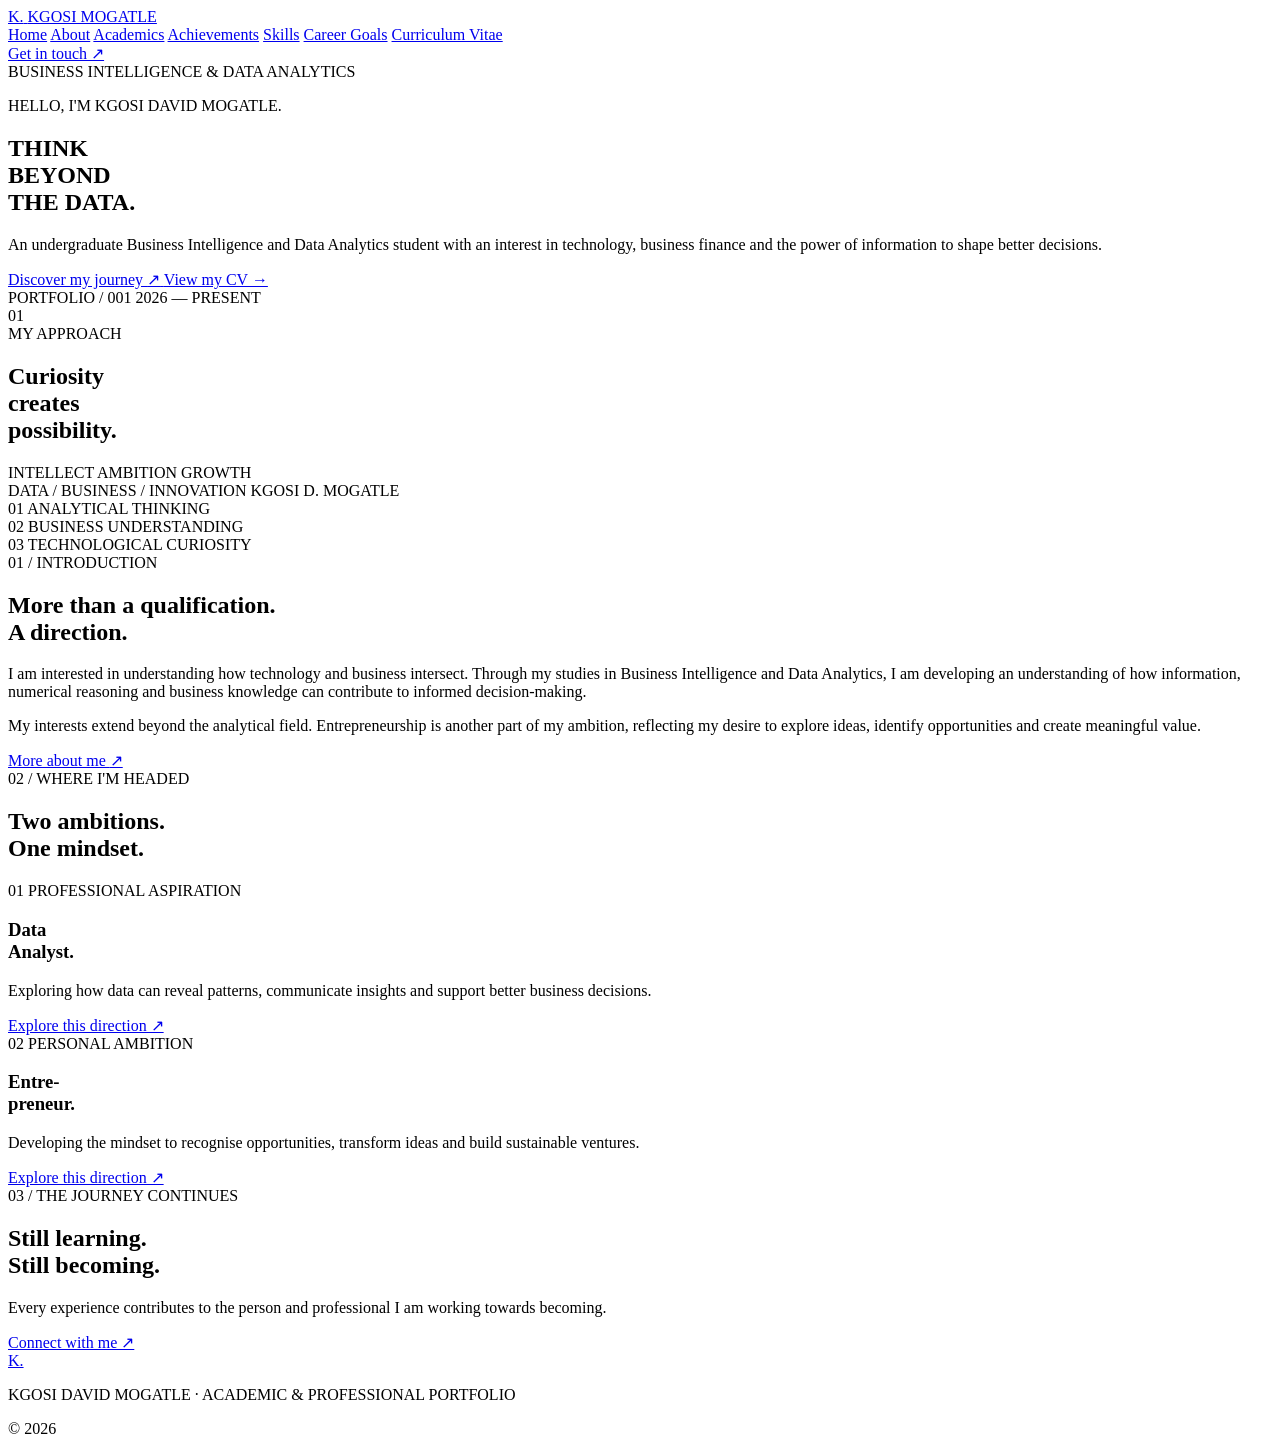
==== index.html @ b4841bfa "Create index.html" ====
<!DOCTYPE html>
<html lang="en">
<head>
    <meta charset="UTF-8">
    <meta name="viewport" content="width=device-width, initial-scale=1.0">
    <meta name="description" content="The academic and professional portfolio of Kgosi David Mogatle, Business Intelligence and Data Analytics student.">
    <title>Kgosi David Mogatle | Portfolio</title>
    <link rel="stylesheet" href="style.css">
</head>

<body>

    <header class="site-header">
        <a href="index.html" class="brand">
            <span class="brand-symbol">K.</span>
            <span class="brand-name">KGOSI MOGATLE</span>
        </a>

        <nav class="main-navigation">
            <a href="index.html" class="active">Home</a>
            <a href="about.html">About</a>
            <a href="academic-journey.html">Academics</a>
            <a href="achievements.html">Achievements</a>
            <a href="skills-projects.html">Skills</a>
            <a href="career-goals.html">Career Goals</a>
            <a href="cv.html">Curriculum Vitae</a>
        </nav>

        <a href="contact.html" class="header-contact">Get in touch ↗</a>
    </header>


    <main>

        <section class="hero-section">

            <div class="hero-content">

                <div class="hero-label">
                    <span class="status-dot"></span>
                    BUSINESS INTELLIGENCE & DATA ANALYTICS
                </div>

                <p class="hero-introduction">HELLO, I'M KGOSI DAVID MOGATLE.</p>

                <h1>
                    THINK<br>
                    BEYOND<br>
                    <span>THE DATA.</span>
                </h1>

                <p class="hero-description">
                    An undergraduate Business Intelligence and Data Analytics
                    student with an interest in technology, business finance
                    and the power of information to shape better decisions.
                </p>

                <div class="hero-actions">
                    <a href="about.html" class="button-primary">
                        Discover my journey <span>↗</span>
                    </a>

                    <a href="cv.html" class="button-text">
                        View my CV →
                    </a>
                </div>

            </div>


            <div class="hero-visual">

                <div class="visual-topline">
                    <span>PORTFOLIO / 001</span>
                    <span>2026 — PRESENT</span>
                </div>

                <div class="visual-main">

                    <div class="visual-circle circle-one"></div>
                    <div class="visual-circle circle-two"></div>

                    <div class="visual-number">01</div>

                    <div class="visual-message">
                        <span>MY APPROACH</span>
                        <h2>Curiosity<br>creates<br>possibility.</h2>
                    </div>

                    <div class="visual-coordinate">
                        <span>INTELLECT</span>
                        <span>AMBITION</span>
                        <span>GROWTH</span>
                    </div>

                </div>

                <div class="visual-bottomline">
                    <span>DATA / BUSINESS / INNOVATION</span>
                    <span>KGOSI D. MOGATLE</span>
                </div>

            </div>

        </section>


        <section class="intro-strip">

            <div class="strip-item">
                <span class="strip-number">01</span>
                <span>ANALYTICAL THINKING</span>
            </div>

            <div class="strip-item">
                <span class="strip-number">02</span>
                <span>BUSINESS UNDERSTANDING</span>
            </div>

            <div class="strip-item">
                <span class="strip-number">03</span>
                <span>TECHNOLOGICAL CURIOSITY</span>
            </div>

        </section>


        <section class="home-overview">

            <div class="section-heading">
                <span class="section-index">01 / INTRODUCTION</span>
                <h2>More than a qualification.<br><span>A direction.</span></h2>
            </div>

            <div class="overview-content">

                <p>
                    I am interested in understanding how technology and
                    business intersect. Through my studies in Business
                    Intelligence and Data Analytics, I am developing an
                    understanding of how information, numerical reasoning
                    and business knowledge can contribute to informed
                    decision-making.
                </p>

                <p>
                    My interests extend beyond the analytical field.
                    Entrepreneurship is another part of my ambition,
                    reflecting my desire to explore ideas, identify
                    opportunities and create meaningful value.
                </p>

                <a href="about.html" class="text-link">
                    More about me <span>↗</span>
                </a>

            </div>

        </section>


        <section class="direction-section">

            <div class="direction-heading">
                <span class="section-index">02 / WHERE I'M HEADED</span>
                <h2>Two ambitions.<br><span>One mindset.</span></h2>
            </div>

            <div class="direction-grid">

                <article class="direction-card">
                    <span class="card-number">01</span>
                    <span class="card-category">PROFESSIONAL ASPIRATION</span>
                    <h3>Data<br>Analyst.</h3>
                    <p>
                        Exploring how data can reveal patterns,
                        communicate insights and support better
                        business decisions.
                    </p>
                    <a href="career-goals.html">Explore this direction ↗</a>
                </article>

                <article class="direction-card direction-card-accent">
                    <span class="card-number">02</span>
                    <span class="card-category">PERSONAL AMBITION</span>
                    <h3>Entre-<br>preneur.</h3>
                    <p>
                        Developing the mindset to recognise opportunities,
                        transform ideas and build sustainable ventures.
                    </p>
                    <a href="career-goals.html">Explore this direction ↗</a>
                </article>

            </div>

        </section>


        <section class="home-closing">
            <span class="section-index">03 / THE JOURNEY CONTINUES</span>
            <h2>Still learning.<br>Still becoming.</h2>
            <p>
                Every experience contributes to the person and professional
                I am working towards becoming.
            </p>
            <a href="contact.html" class="button-primary">
                Connect with me ↗
            </a>
        </section>

    </main>


    <footer class="site-footer">
        <a href="index.html" class="footer-brand">K.</a>
        <p>KGOSI DAVID MOGATLE · ACADEMIC & PROFESSIONAL PORTFOLIO</p>
        <span>© 2026</span>
    </footer>

</body>
</html>
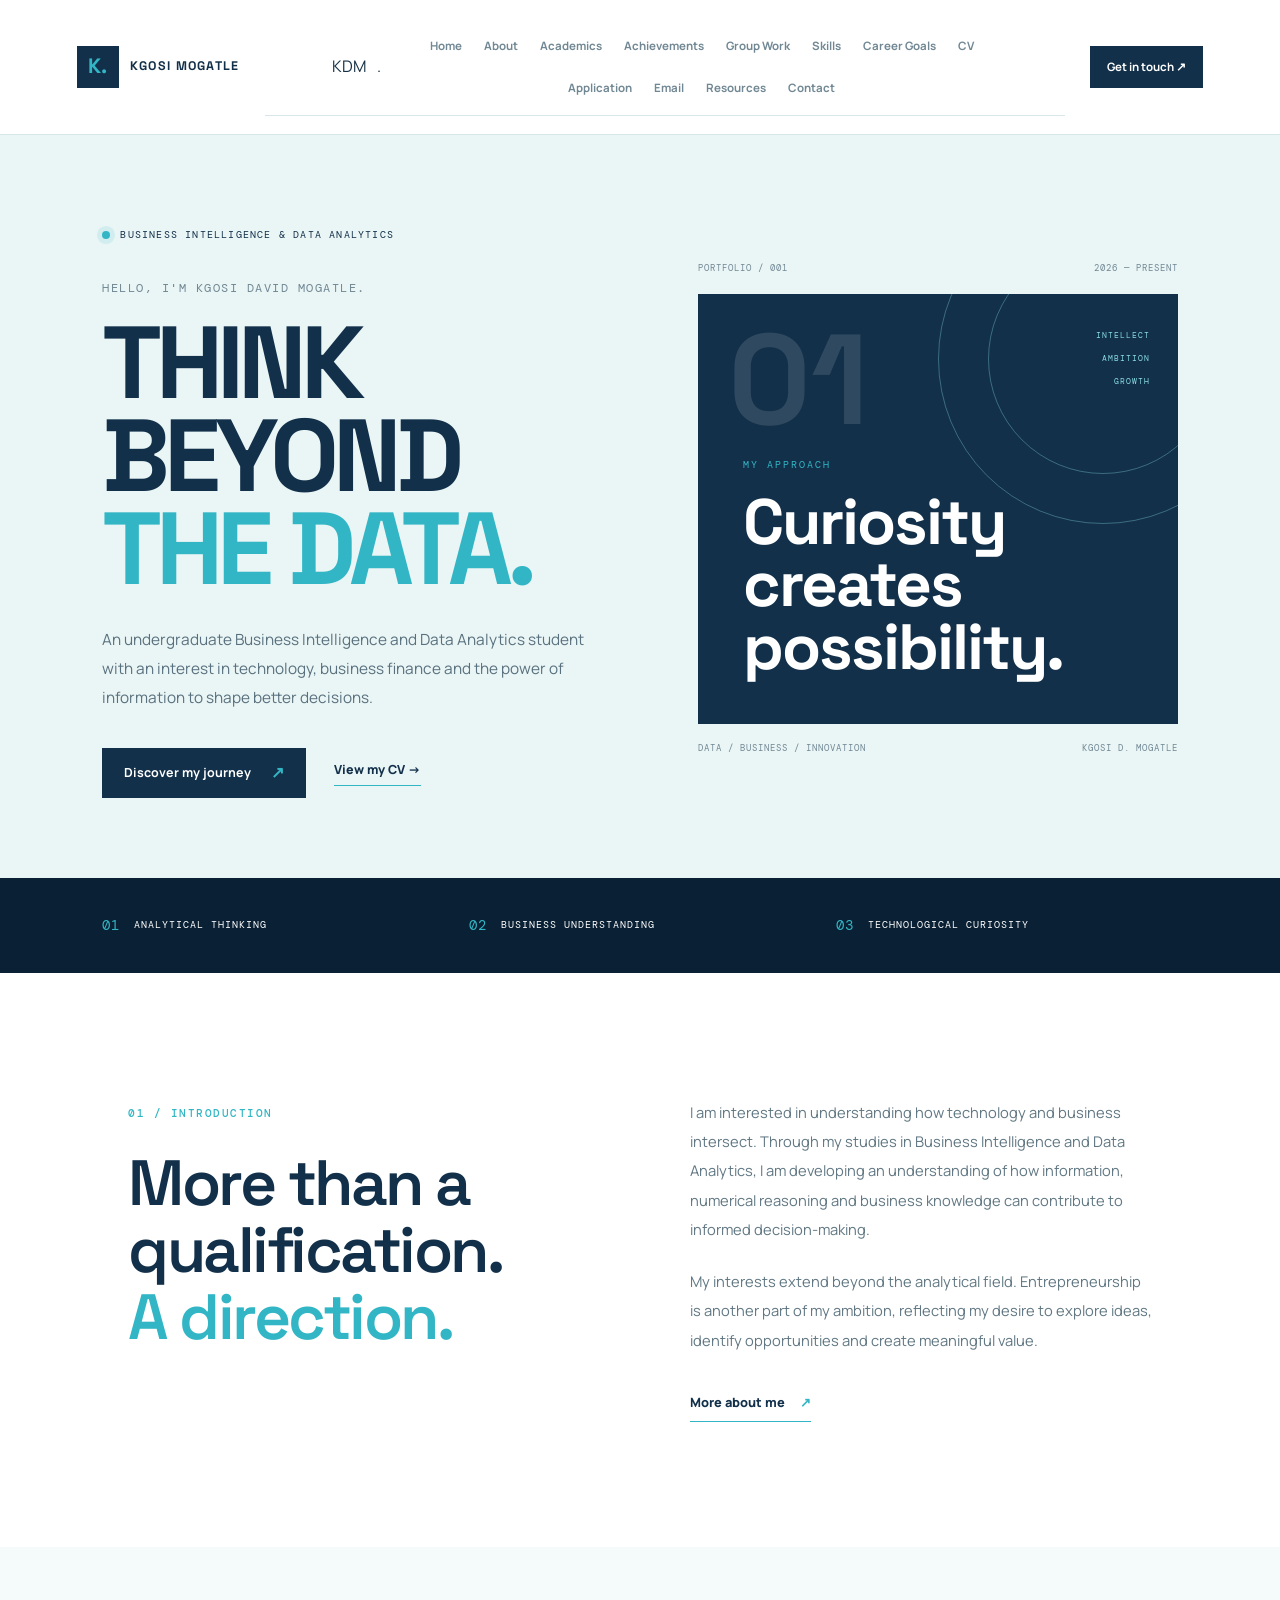
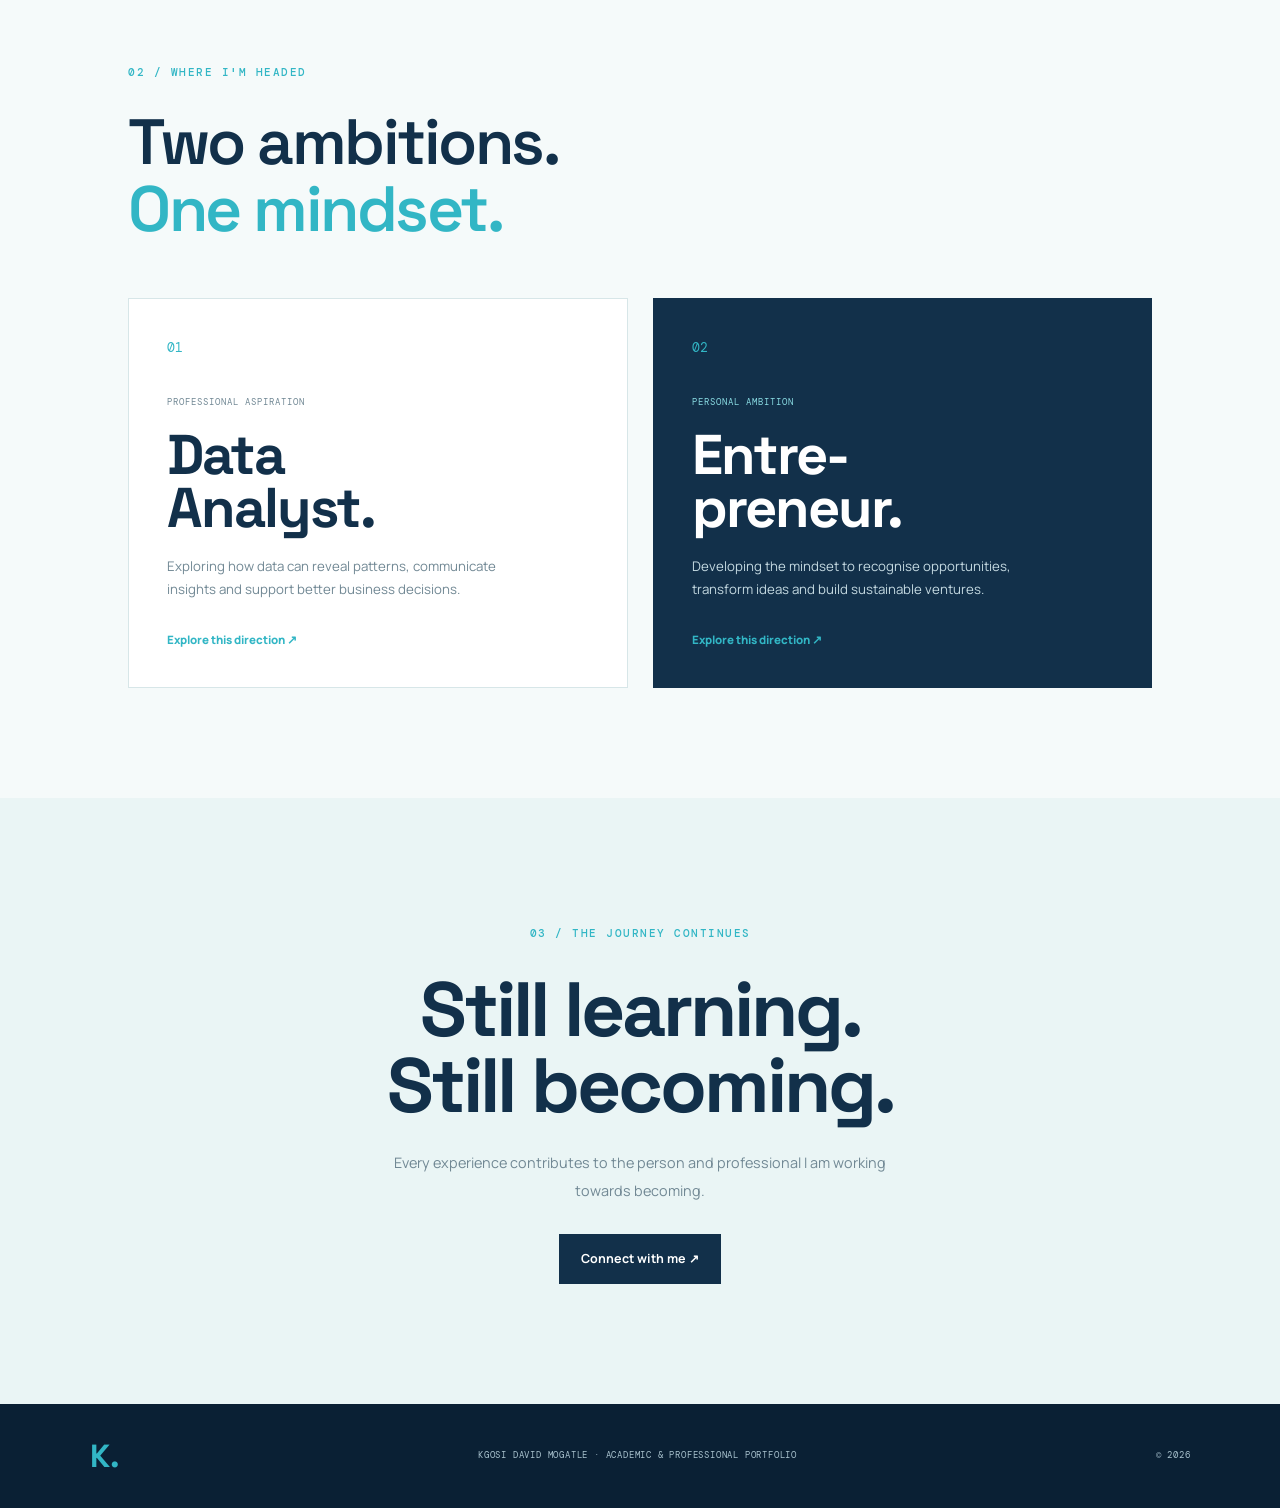
==== commit a853fa8f: "Update index.html" ====
--- a/index.html
+++ b/index.html
@@ -17,15 +17,24 @@
             <span class="brand-name">KGOSI MOGATLE</span>
         </a>
 
-        <nav class="main-navigation">
-            <a href="index.html" class="active">Home</a>
-            <a href="about.html">About</a>
-            <a href="academic-journey.html">Academics</a>
-            <a href="achievements.html">Achievements</a>
-            <a href="skills-projects.html">Skills</a>
-            <a href="career-goals.html">Career Goals</a>
-            <a href="cv.html">Curriculum Vitae</a>
-        </nav>
+        <header class="site-header">
+    <a href="index.html" class="brand">KDM<span>.</span></a>
+
+    <nav class="main-navigation">
+        <a href="index.html">Home</a>
+        <a href="about.html">About</a>
+        <a href="academic-journey.html">Academics</a>
+        <a href="achievements.html">Achievements</a>
+        <a href="group-work.html">Group Work</a>
+        <a href="skills-projects.html">Skills</a>
+        <a href="career-goals.html">Career Goals</a>
+        <a href="cv.html">CV</a>
+        <a href="application-letter.html">Application</a>
+        <a href="email-template.html">Email</a>
+        <a href="study-resources.html">Resources</a>
+        <a href="contact.html">Contact</a>
+    </nav>
+        </header>
 
         <a href="contact.html" class="header-contact">Get in touch ↗</a>
     </header>
--- a/style.css
+++ b/style.css
@@ -0,0 +1,782 @@
+
+/* =====================================================
+   KGOSI DAVID MOGATLE
+   PORTFOLIO — OCEAN & CYAN
+   Visual Identity: Contemporary Digital Editorial
+===================================================== */
+
+
+/* =========================
+   01. ROOT & RESET
+========================= */
+
+@import url('https://fonts.googleapis.com/css2?family=DM+Mono:wght@400;500&family=Manrope:wght@400;500;600;700;800&family=Space+Grotesk:wght@400;500;600;700&display=swap');
+
+:root {
+    --ocean: #12304A;
+    --ocean-deep: #0A2034;
+    --cyan: #32B6C5;
+    --cyan-light: #8ADCE3;
+    --ice: #EAF5F5;
+    --white: #FFFFFF;
+    --text: #173247;
+    --muted: #718894;
+    --border: #D7E6E8;
+    --surface: #F5FAFA;
+
+    --font-main: 'Manrope', sans-serif;
+    --font-display: 'Space Grotesk', sans-serif;
+    --font-code: 'DM Mono', monospace;
+
+    --container: 1200px;
+}
+
+* {
+    margin: 0;
+    padding: 0;
+    box-sizing: border-box;
+}
+
+html {
+    scroll-behavior: smooth;
+}
+
+body {
+    background: var(--white);
+    color: var(--text);
+    font-family: var(--font-main);
+    line-height: 1.7;
+    overflow-x: hidden;
+}
+
+a {
+    color: inherit;
+    text-decoration: none;
+}
+
+button,
+a {
+    -webkit-tap-highlight-color: transparent;
+}
+
+
+/* =========================
+   02. HEADER & NAVIGATION
+========================= */
+
+.site-header {
+    width: 100%;
+    min-height: 88px;
+    padding: 18px 6%;
+    display: flex;
+    align-items: center;
+    justify-content: space-between;
+    gap: 25px;
+    background: var(--white);
+    border-bottom: 1px solid var(--border);
+    position: relative;
+    z-index: 10;
+}
+
+.brand {
+    display: flex;
+    align-items: center;
+    gap: 11px;
+    flex-shrink: 0;
+}
+
+.brand-symbol {
+    width: 42px;
+    height: 42px;
+    display: grid;
+    place-items: center;
+    background: var(--ocean);
+    color: var(--cyan);
+    font-family: var(--font-display);
+    font-size: 1.3rem;
+    font-weight: 700;
+}
+
+.brand-name {
+    color: var(--ocean);
+    font-family: var(--font-display);
+    font-size: 0.78rem;
+    font-weight: 700;
+    letter-spacing: 1.3px;
+}
+
+.main-navigation {
+    display: flex;
+    align-items: center;
+    justify-content: center;
+    flex-wrap: wrap;
+    gap: 22px;
+}
+
+.main-navigation a {
+    color: var(--muted);
+    font-size: 0.72rem;
+    font-weight: 700;
+    transition: color 0.3s ease;
+}
+
+.main-navigation a:hover,
+.main-navigation a.active {
+    color: var(--cyan);
+}
+
+.header-contact {
+    padding: 11px 17px;
+    background: var(--ocean);
+    color: var(--white);
+    font-size: 0.72rem;
+    font-weight: 700;
+    white-space: nowrap;
+    transition: background 0.3s ease;
+}
+
+.header-contact:hover {
+    background: #1C536F;
+}
+
+
+/* =========================
+   03. HOMEPAGE HERO
+========================= */
+
+.hero-section {
+    width: 100%;
+    min-height: 650px;
+    padding: 85px 8% 80px;
+    display: grid;
+    grid-template-columns: 1.05fr 0.95fr;
+    align-items: center;
+    gap: 65px;
+    background: var(--ice);
+    position: relative;
+    overflow: hidden;
+}
+
+.hero-content {
+    max-width: 610px;
+    position: relative;
+    z-index: 2;
+}
+
+.hero-label {
+    display: inline-flex;
+    align-items: center;
+    gap: 10px;
+    margin-bottom: 35px;
+    color: var(--ocean);
+    font-family: var(--font-code);
+    font-size: 0.65rem;
+    letter-spacing: 1.2px;
+}
+
+.status-dot {
+    width: 8px;
+    height: 8px;
+    background: var(--cyan);
+    border-radius: 50%;
+    box-shadow: 0 0 0 5px rgba(50, 182, 197, 0.13);
+}
+
+.hero-introduction {
+    margin-bottom: 17px;
+    color: var(--muted);
+    font-family: var(--font-code);
+    font-size: 0.72rem;
+    letter-spacing: 1.5px;
+}
+
+.hero-content h1 {
+    color: var(--ocean);
+    font-family: var(--font-display);
+    font-size: clamp(4rem, 8vw, 7.3rem);
+    font-weight: 700;
+    line-height: 0.91;
+    letter-spacing: -6px;
+}
+
+.hero-content h1 span {
+    color: var(--cyan);
+}
+
+.hero-description {
+    max-width: 490px;
+    margin-top: 30px;
+    color: #59717E;
+    font-size: 0.96rem;
+    line-height: 1.9;
+}
+
+.hero-actions {
+    margin-top: 35px;
+    display: flex;
+    align-items: center;
+    flex-wrap: wrap;
+    gap: 28px;
+}
+
+.button-primary {
+    min-height: 50px;
+    padding: 0 22px;
+    display: inline-flex;
+    align-items: center;
+    justify-content: center;
+    gap: 20px;
+    background: var(--ocean);
+    color: var(--white);
+    font-size: 0.78rem;
+    font-weight: 700;
+    transition: background 0.3s ease, transform 0.3s ease;
+}
+
+.button-primary:hover {
+    background: #1C536F;
+    transform: translateY(-3px);
+}
+
+.button-primary span {
+    color: var(--cyan);
+    font-size: 1rem;
+}
+
+.button-text {
+    color: var(--ocean);
+    font-size: 0.78rem;
+    font-weight: 800;
+    border-bottom: 1px solid var(--cyan);
+    padding-bottom: 5px;
+}
+
+
+/* =========================
+   04. HERO VISUAL
+========================= */
+
+.hero-visual {
+    width: 100%;
+    max-width: 490px;
+    margin-left: auto;
+    position: relative;
+    z-index: 1;
+}
+
+.visual-topline,
+.visual-bottomline {
+    display: flex;
+    justify-content: space-between;
+    gap: 15px;
+    color: var(--muted);
+    font-family: var(--font-code);
+    font-size: 0.58rem;
+    letter-spacing: 1px;
+}
+
+.visual-main {
+    min-height: 430px;
+    margin: 17px 0;
+    padding: 45px;
+    background: var(--ocean);
+    color: var(--white);
+    position: relative;
+    overflow: hidden;
+    display: flex;
+    align-items: flex-end;
+}
+
+.visual-circle {
+    position: absolute;
+    border: 1px solid rgba(138, 220, 227, 0.35);
+    border-radius: 50%;
+    pointer-events: none;
+}
+
+.circle-one {
+    width: 330px;
+    height: 330px;
+    top: -100px;
+    right: -90px;
+}
+
+.circle-two {
+    width: 230px;
+    height: 230px;
+    top: -50px;
+    right: -40px;
+}
+
+.visual-number {
+    position: absolute;
+    top: 22px;
+    left: 30px;
+    color: rgba(255, 255, 255, 0.12);
+    font-family: var(--font-display);
+    font-size: 8rem;
+    font-weight: 700;
+    line-height: 1;
+}
+
+.visual-message {
+    position: relative;
+    z-index: 2;
+}
+
+.visual-message > span {
+    color: var(--cyan);
+    font-family: var(--font-code);
+    font-size: 0.65rem;
+    letter-spacing: 2px;
+}
+
+.visual-message h2 {
+    margin-top: 15px;
+    color: var(--white);
+    font-family: var(--font-display);
+    font-size: clamp(2.8rem, 5vw, 4.5rem);
+    line-height: 0.98;
+    letter-spacing: -2px;
+}
+
+.visual-coordinate {
+    position: absolute;
+    top: 35px;
+    right: 28px;
+    display: flex;
+    flex-direction: column;
+    gap: 9px;
+    color: var(--cyan-light);
+    font-family: var(--font-code);
+    font-size: 0.52rem;
+    letter-spacing: 1px;
+    text-align: right;
+}
+
+
+/* =========================
+   05. INTRODUCTION STRIP
+========================= */
+
+.intro-strip {
+    min-height: 95px;
+    padding: 20px 8%;
+    display: grid;
+    grid-template-columns: repeat(3, 1fr);
+    align-items: center;
+    gap: 25px;
+    background: var(--ocean-deep);
+    color: var(--white);
+}
+
+.strip-item {
+    display: flex;
+    align-items: center;
+    gap: 14px;
+    font-family: var(--font-code);
+    font-size: 0.65rem;
+    letter-spacing: 1px;
+}
+
+.strip-number {
+    color: var(--cyan);
+    font-size: 0.85rem;
+}
+
+
+/* =========================
+   06. HOME OVERVIEW
+========================= */
+
+.home-overview {
+    padding: 125px 10%;
+    display: grid;
+    grid-template-columns: 1fr 1fr;
+    gap: 100px;
+    align-items: start;
+}
+
+.section-index {
+    color: var(--cyan);
+    font-family: var(--font-code);
+    font-size: 0.66rem;
+    font-weight: 500;
+    letter-spacing: 1.5px;
+}
+
+.section-heading h2,
+.direction-heading h2 {
+    margin-top: 25px;
+    color: var(--ocean);
+    font-family: var(--font-display);
+    font-size: clamp(2.7rem, 5vw, 4.5rem);
+    font-weight: 600;
+    line-height: 1.05;
+    letter-spacing: -2.5px;
+}
+
+.section-heading h2 span,
+.direction-heading h2 span {
+    color: var(--cyan);
+}
+
+.overview-content p {
+    margin-bottom: 22px;
+    color: #607783;
+    font-size: 0.92rem;
+    line-height: 2;
+}
+
+.text-link {
+    margin-top: 15px;
+    display: inline-flex;
+    align-items: center;
+    gap: 15px;
+    color: var(--ocean);
+    font-size: 0.8rem;
+    font-weight: 800;
+    border-bottom: 1px solid var(--cyan);
+    padding-bottom: 7px;
+}
+
+.text-link span {
+    color: var(--cyan);
+}
+
+
+/* =========================
+   07. CAREER DIRECTIONS
+========================= */
+
+.direction-section {
+    padding: 110px 10%;
+    background: var(--surface);
+}
+
+.direction-heading {
+    margin-bottom: 55px;
+}
+
+.direction-grid {
+    display: grid;
+    grid-template-columns: 1fr 1fr;
+    gap: 25px;
+}
+
+.direction-card {
+    min-height: 390px;
+    padding: 38px;
+    background: var(--white);
+    border: 1px solid var(--border);
+    position: relative;
+    display: flex;
+    flex-direction: column;
+    align-items: flex-start;
+    transition: transform 0.3s ease, box-shadow 0.3s ease;
+}
+
+.direction-card:hover {
+    transform: translateY(-7px);
+    box-shadow: 0 18px 40px rgba(18, 48, 74, 0.08);
+}
+
+.direction-card-accent {
+    background: var(--ocean);
+    border-color: var(--ocean);
+    color: var(--white);
+}
+
+.card-number {
+    color: var(--cyan);
+    font-family: var(--font-code);
+    font-size: 0.8rem;
+}
+
+.card-category {
+    margin-top: 35px;
+    color: var(--muted);
+    font-family: var(--font-code);
+    font-size: 0.59rem;
+    letter-spacing: 1px;
+}
+
+.direction-card-accent .card-category {
+    color: var(--cyan-light);
+}
+
+.direction-card h3 {
+    margin-top: 18px;
+    color: var(--ocean);
+    font-family: var(--font-display);
+    font-size: 3.5rem;
+    line-height: 0.95;
+    letter-spacing: -2px;
+}
+
+.direction-card-accent h3 {
+    color: var(--white);
+}
+
+.direction-card p {
+    max-width: 360px;
+    margin-top: 20px;
+    color: var(--muted);
+    font-size: 0.83rem;
+    line-height: 1.8;
+}
+
+.direction-card-accent p {
+    color: #C4D9E1;
+}
+
+.direction-card a {
+    margin-top: auto;
+    padding-top: 25px;
+    color: var(--cyan);
+    font-size: 0.72rem;
+    font-weight: 800;
+}
+
+
+/* =========================
+   08. CLOSING SECTION
+========================= */
+
+.home-closing {
+    padding: 120px 10%;
+    background: var(--ice);
+    text-align: center;
+}
+
+.home-closing h2 {
+    margin-top: 25px;
+    color: var(--ocean);
+    font-family: var(--font-display);
+    font-size: clamp(3rem, 6vw, 5.5rem);
+    line-height: 1;
+    letter-spacing: -3px;
+}
+
+.home-closing p {
+    max-width: 520px;
+    margin: 25px auto 30px;
+    color: var(--muted);
+    font-size: 0.9rem;
+    line-height: 1.9;
+}
+
+
+/* =========================
+   09. FOOTER
+========================= */
+
+.site-footer {
+    min-height: 100px;
+    padding: 25px 7%;
+    display: flex;
+    align-items: center;
+    justify-content: space-between;
+    gap: 20px;
+    background: var(--ocean-deep);
+    color: #A9C2CE;
+}
+
+.footer-brand {
+    color: var(--cyan);
+    font-family: var(--font-display);
+    font-size: 2rem;
+    font-weight: 700;
+}
+
+.site-footer p,
+.site-footer > span {
+    font-family: var(--font-code);
+    font-size: 0.58rem;
+    letter-spacing: 0.8px;
+}
+
+
+/* =========================
+   10. RESPONSIVE DESIGN
+========================= */
+
+@media (max-width: 1100px) {
+
+    .site-header {
+        flex-wrap: wrap;
+    }
+
+    .main-navigation {
+        order: 3;
+        width: 100%;
+        justify-content: flex-start;
+        padding-top: 12px;
+    }
+
+    .hero-section {
+        padding-left: 6%;
+        padding-right: 6%;
+        gap: 35px;
+    }
+
+    .hero-content h1 {
+        font-size: clamp(4rem, 9vw, 6rem);
+    }
+
+    .home-overview {
+        gap: 55px;
+    }
+
+}
+
+
+@media (max-width: 800px) {
+
+    .hero-section {
+        grid-template-columns: 1fr;
+        padding-top: 75px;
+        padding-bottom: 70px;
+    }
+
+    .hero-content {
+        max-width: 700px;
+    }
+
+    .hero-visual {
+        max-width: 550px;
+        margin: 20px auto 0;
+    }
+
+    .visual-main {
+        min-height: 370px;
+    }
+
+    .home-overview {
+        grid-template-columns: 1fr;
+        gap: 35px;
+        padding-top: 85px;
+        padding-bottom: 85px;
+    }
+
+    .direction-section {
+        padding: 85px 7%;
+    }
+
+}
+
+
+@media (max-width: 600px) {
+
+    .site-header {
+        padding: 16px 5%;
+        gap: 15px;
+    }
+
+    .brand-name {
+        font-size: 0.7rem;
+    }
+
+    .header-contact {
+        padding: 9px 12px;
+        font-size: 0.65rem;
+    }
+
+    .main-navigation {
+        gap: 15px;
+        overflow-x: auto;
+        flex-wrap: nowrap;
+        padding-bottom: 8px;
+    }
+
+    .main-navigation a {
+        white-space: nowrap;
+        font-size: 0.66rem;
+    }
+
+    .hero-section {
+        padding: 65px 6% 60px;
+    }
+
+    .hero-label {
+        font-size: 0.55rem;
+        margin-bottom: 25px;
+    }
+
+    .hero-content h1 {
+        font-size: clamp(3.5rem, 15vw, 5.5rem);
+        letter-spacing: -3px;
+    }
+
+    .hero-description {
+        font-size: 0.85rem;
+    }
+
+    .hero-actions {
+        gap: 20px;
+    }
+
+    .visual-main {
+        min-height: 330px;
+        padding: 30px;
+    }
+
+    .visual-message h2 {
+        font-size: 3.2rem;
+    }
+
+    .visual-number {
+        font-size: 6rem;
+    }
+
+    .intro-strip {
+        grid-template-columns: 1fr;
+        gap: 18px;
+        padding: 27px 7%;
+    }
+
+    .strip-item {
+        font-size: 0.6rem;
+    }
+
+    .home-overview {
+        padding: 75px 7%;
+    }
+
+    .section-heading h2,
+    .direction-heading h2 {
+        font-size: 3rem;
+    }
+
+    .direction-grid {
+        grid-template-columns: 1fr;
+    }
+
+    .direction-card {
+        min-height: 350px;
+        padding: 30px;
+    }
+
+    .direction-card h3 {
+        font-size: 3.2rem;
+    }
+
+    .home-closing {
+        padding: 85px 7%;
+    }
+
+    .home-closing h2 {
+        font-size: 3.5rem;
+    }
+
+    .site-footer {
+        flex-direction: column;
+        text-align: center;
+        padding: 30px 6%;
+    }
+
+    .site-footer p {
+        line-height: 1.8;
+    }
+
+}
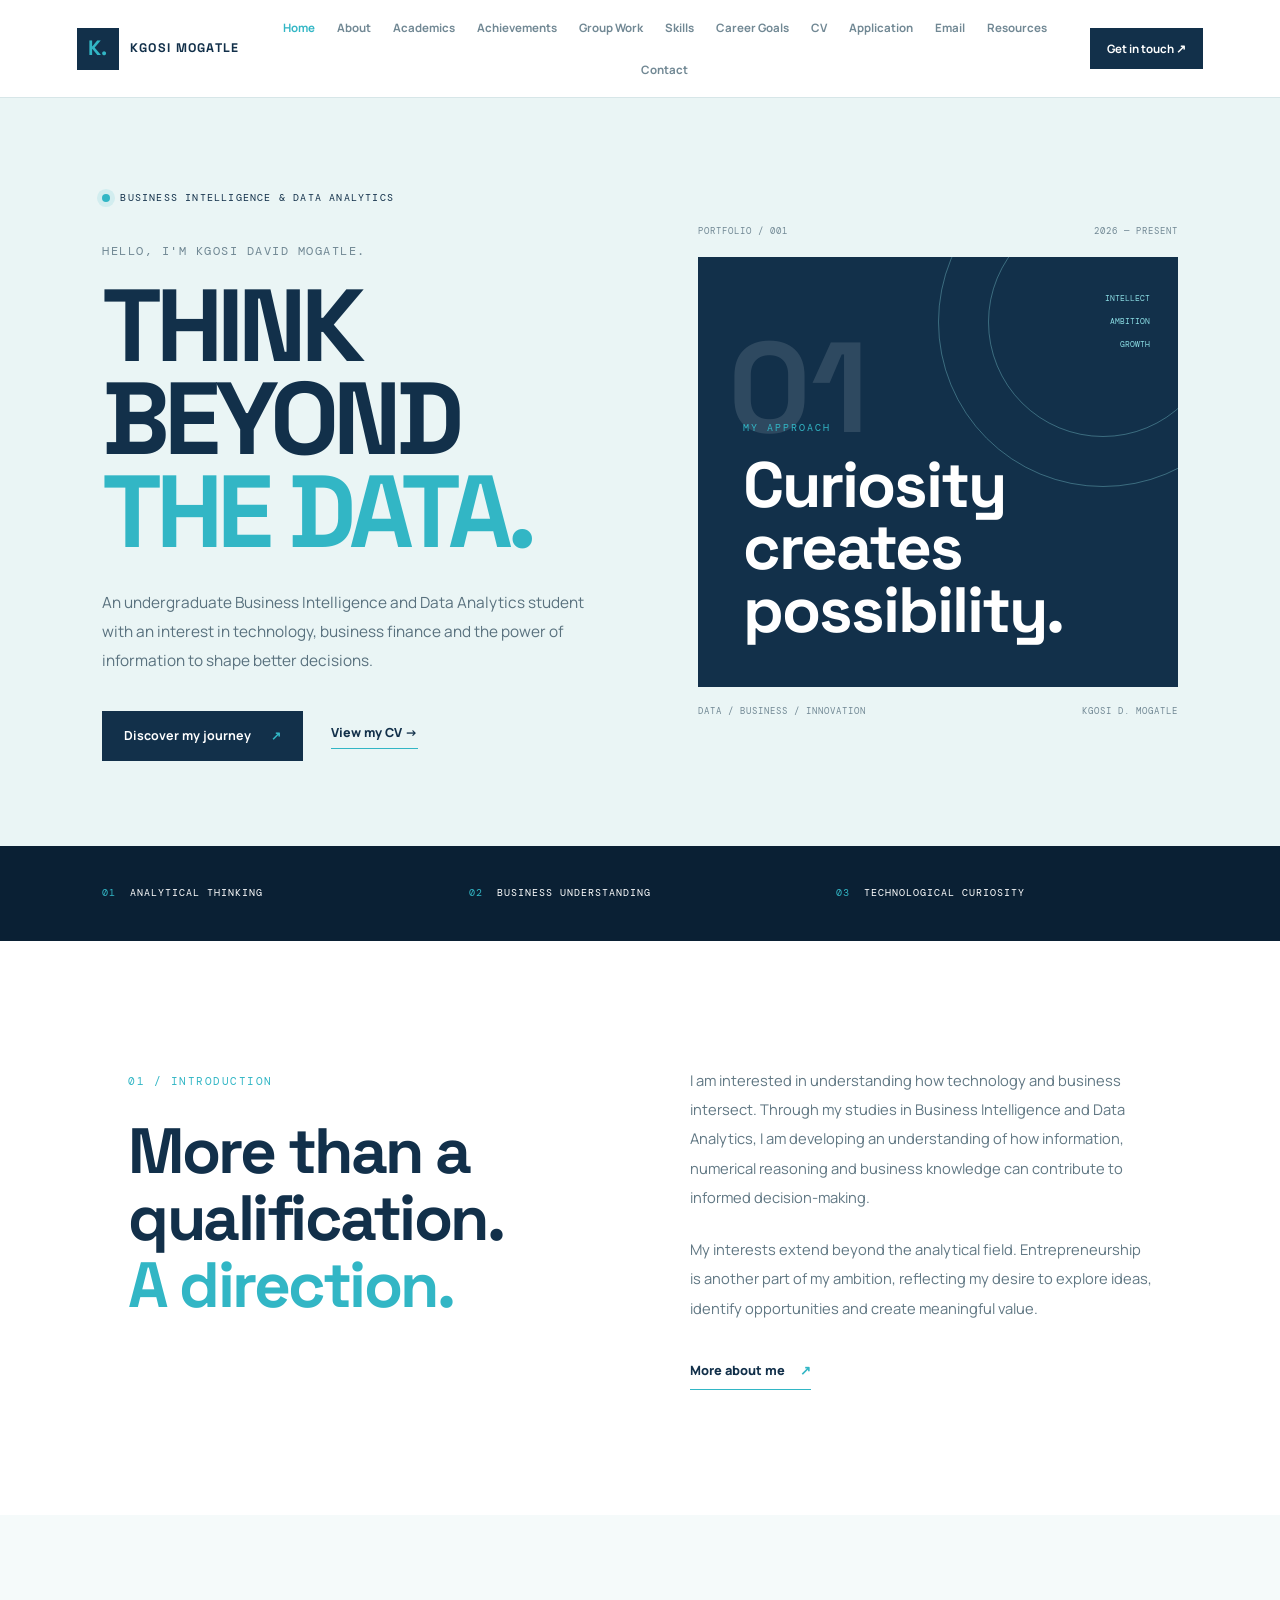
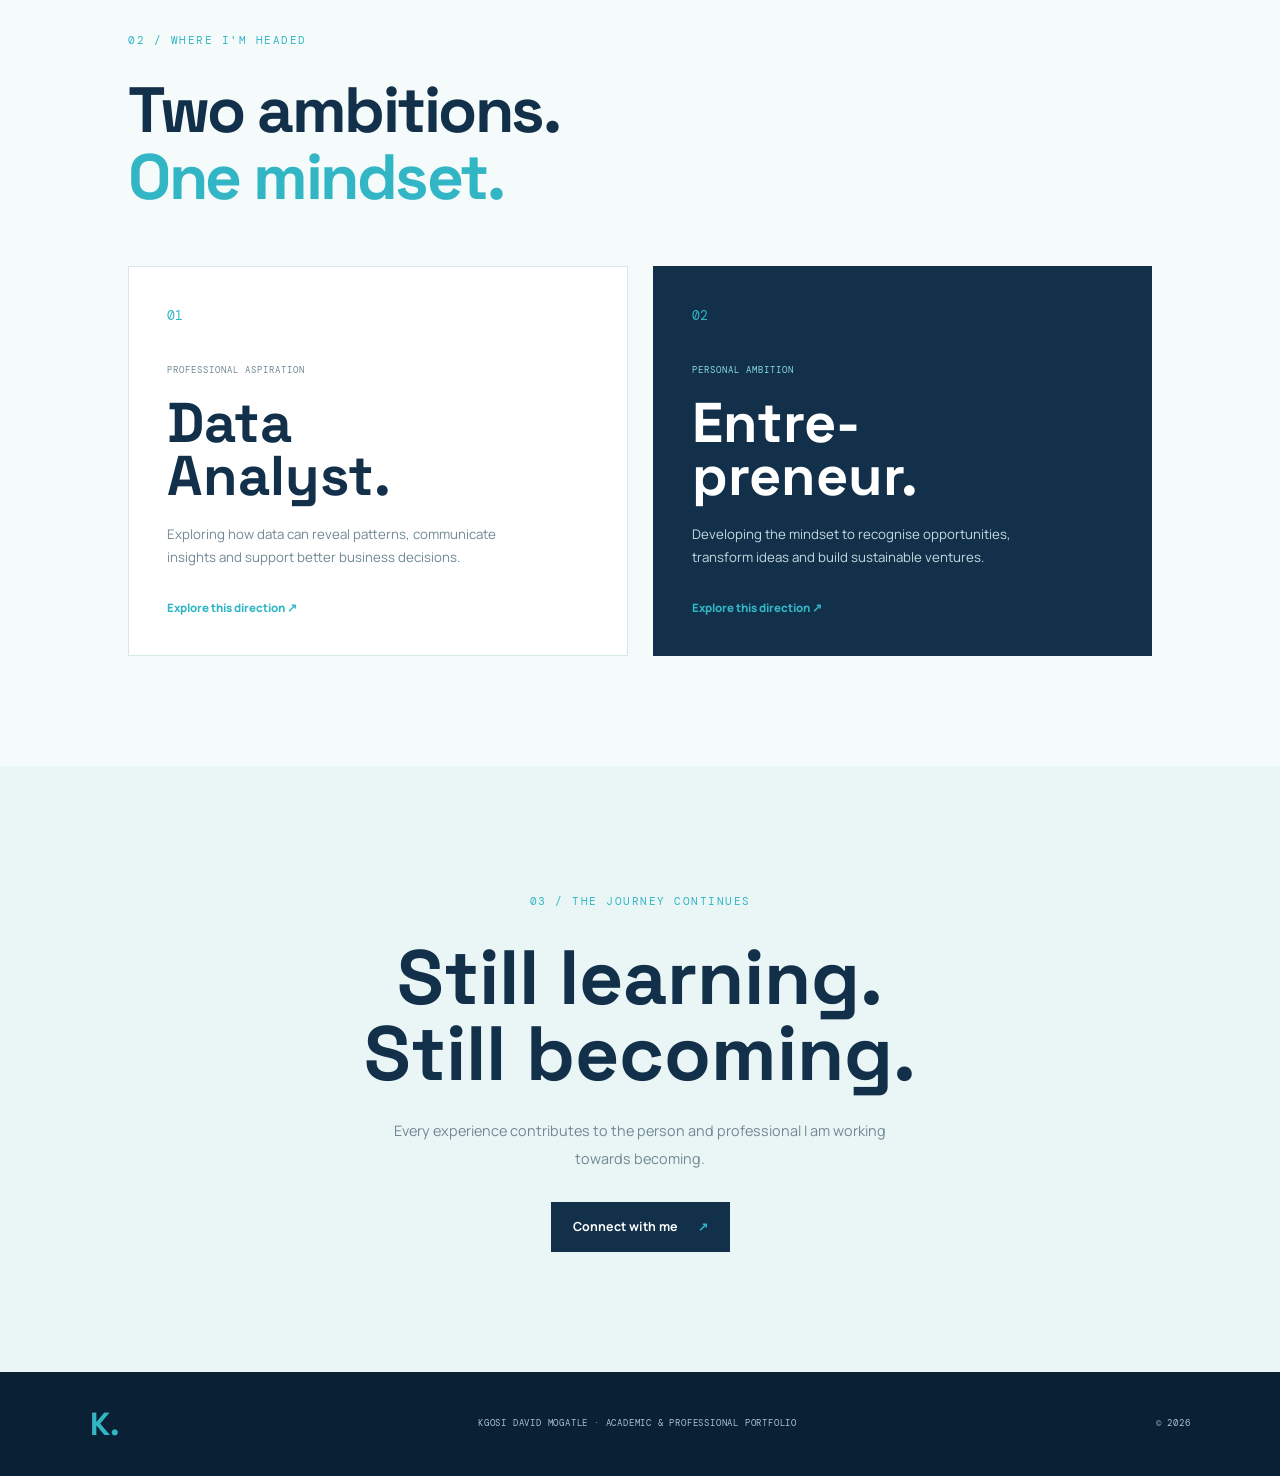
==== commit 5d736152: "Update index.html" ====
--- a/index.html
+++ b/index.html
@@ -4,54 +4,65 @@
 <head>
     <meta charset="UTF-8">
     <meta name="viewport" content="width=device-width, initial-scale=1.0">
-    <meta name="description" content="The academic and professional portfolio of Kgosi David Mogatle, Business Intelligence and Data Analytics student.">
-    <title>Kgosi David Mogatle | Portfolio</title>
+
+    <meta name="description"
+          content="The academic and professional portfolio of Kgosi David Mogatle, Business Intelligence and Data Analytics student.">
+
+    <meta name="theme-color" content="#071b2c">
+
+    <title>Kgosi David Mogatle | Digital Portfolio</title>
+
     <link rel="stylesheet" href="style.css">
 </head>
 
 <body>
 
+    <!-- ================= HEADER ================= -->
     <header class="site-header">
-        <a href="index.html" class="brand">
+
+        <a href="index.html" class="brand" aria-label="Kgosi David Mogatle home">
             <span class="brand-symbol">K.</span>
             <span class="brand-name">KGOSI MOGATLE</span>
         </a>
 
-        <header class="site-header">
-    <a href="index.html" class="brand">KDM<span>.</span></a>
-
-    <nav class="main-navigation">
-        <a href="index.html">Home</a>
-        <a href="about.html">About</a>
-        <a href="academic-journey.html">Academics</a>
-        <a href="achievements.html">Achievements</a>
-        <a href="group-work.html">Group Work</a>
-        <a href="skills-projects.html">Skills</a>
-        <a href="career-goals.html">Career Goals</a>
-        <a href="cv.html">CV</a>
-        <a href="application-letter.html">Application</a>
-        <a href="email-template.html">Email</a>
-        <a href="study-resources.html">Resources</a>
-        <a href="contact.html">Contact</a>
-    </nav>
-        </header>
-
-        <a href="contact.html" class="header-contact">Get in touch ↗</a>
+        <nav class="main-navigation" aria-label="Main navigation">
+            <a href="index.html" class="active" aria-current="page">Home</a>
+            <a href="about.html">About</a>
+            <a href="academic-journey.html">Academics</a>
+            <a href="achievements.html">Achievements</a>
+            <a href="group-work.html">Group Work</a>
+            <a href="skills-projects.html">Skills</a>
+            <a href="career-goals.html">Career Goals</a>
+            <a href="cv.html">CV</a>
+            <a href="application-letter.html">Application</a>
+            <a href="email-template.html">Email</a>
+            <a href="study-resources.html">Resources</a>
+            <a href="contact.html">Contact</a>
+        </nav>
+
+        <a href="contact.html" class="header-contact">
+            Get in touch <span aria-hidden="true">↗</span>
+        </a>
+
     </header>
 
 
+    <!-- ================= MAIN CONTENT ================= -->
     <main>
 
+        <!-- HERO -->
         <section class="hero-section">
 
             <div class="hero-content">
 
                 <div class="hero-label">
                     <span class="status-dot"></span>
-                    BUSINESS INTELLIGENCE & DATA ANALYTICS
-                </div>
-
-                <p class="hero-introduction">HELLO, I'M KGOSI DAVID MOGATLE.</p>
+                    BUSINESS INTELLIGENCE &amp; DATA ANALYTICS
+                </div>
+
+                <p class="hero-introduction">
+                    HELLO, I'M KGOSI DAVID MOGATLE.
+                </p>
 
                 <h1>
                     THINK<br>
@@ -67,17 +78,18 @@
 
                 <div class="hero-actions">
                     <a href="about.html" class="button-primary">
-                        Discover my journey <span>↗</span>
+                        Discover my journey <span aria-hidden="true">↗</span>
                     </a>
 
                     <a href="cv.html" class="button-text">
-                        View my CV →
-                    </a>
-                </div>
-
-            </div>
-
-
+                        View my CV <span aria-hidden="true">→</span>
+                    </a>
+                </div>
+
+            </div>
+
+
+            <!-- EDITORIAL VISUAL -->
             <div class="hero-visual">
 
                 <div class="visual-topline">
@@ -94,7 +106,11 @@
 
                     <div class="visual-message">
                         <span>MY APPROACH</span>
-                        <h2>Curiosity<br>creates<br>possibility.</h2>
+                        <h2>
+                            Curiosity<br>
+                            creates<br>
+                            possibility.
+                        </h2>
                     </div>
 
                     <div class="visual-coordinate">
@@ -115,7 +131,8 @@
         </section>
 
 
-        <section class="intro-strip">
+        <!-- CORE STRENGTHS -->
+        <section class="intro-strip" aria-label="Areas of interest">
 
             <div class="strip-item">
                 <span class="strip-number">01</span>
@@ -135,11 +152,16 @@
         </section>
 
 
+        <!-- INTRODUCTION -->
         <section class="home-overview">
 
             <div class="section-heading">
                 <span class="section-index">01 / INTRODUCTION</span>
-                <h2>More than a qualification.<br><span>A direction.</span></h2>
+
+                <h2>
+                    More than a qualification.<br>
+                    <span>A direction.</span>
+                </h2>
             </div>
 
             <div class="overview-content">
@@ -161,7 +183,7 @@
                 </p>
 
                 <a href="about.html" class="text-link">
-                    More about me <span>↗</span>
+                    More about me <span aria-hidden="true">↗</span>
                 </a>
 
             </div>
@@ -169,36 +191,62 @@
         </section>
 
 
+        <!-- CAREER DIRECTIONS -->
         <section class="direction-section">
 
             <div class="direction-heading">
                 <span class="section-index">02 / WHERE I'M HEADED</span>
-                <h2>Two ambitions.<br><span>One mindset.</span></h2>
+
+                <h2>
+                    Two ambitions.<br>
+                    <span>One mindset.</span>
+                </h2>
             </div>
 
             <div class="direction-grid">
 
                 <article class="direction-card">
+
                     <span class="card-number">01</span>
-                    <span class="card-category">PROFESSIONAL ASPIRATION</span>
+
+                    <span class="card-category">
+                        PROFESSIONAL ASPIRATION
+                    </span>
+
                     <h3>Data<br>Analyst.</h3>
+
                     <p>
                         Exploring how data can reveal patterns,
                         communicate insights and support better
                         business decisions.
                     </p>
-                    <a href="career-goals.html">Explore this direction ↗</a>
+
+                    <a href="career-goals.html">
+                        Explore this direction ↗
+                    </a>
+
                 </article>
 
+
                 <article class="direction-card direction-card-accent">
+
                     <span class="card-number">02</span>
-                    <span class="card-category">PERSONAL AMBITION</span>
+
+                    <span class="card-category">
+                        PERSONAL AMBITION
+                    </span>
+
                     <h3>Entre-<br>preneur.</h3>
+
                     <p>
                         Developing the mindset to recognise opportunities,
                         transform ideas and build sustainable ventures.
                     </p>
-                    <a href="career-goals.html">Explore this direction ↗</a>
+
+                    <a href="career-goals.html">
+                        Explore this direction ↗
+                    </a>
+
                 </article>
 
             </div>
@@ -206,25 +254,45 @@
         </section>
 
 
+        <!-- CLOSING CALL TO ACTION -->
         <section class="home-closing">
-            <span class="section-index">03 / THE JOURNEY CONTINUES</span>
-            <h2>Still learning.<br>Still becoming.</h2>
+
+            <span class="section-index">
+                03 / THE JOURNEY CONTINUES
+            </span>
+
+            <h2>
+                Still learning.<br>
+                Still becoming.
+            </h2>
+
             <p>
                 Every experience contributes to the person and professional
                 I am working towards becoming.
             </p>
+
             <a href="contact.html" class="button-primary">
-                Connect with me ↗
+                Connect with me <span aria-hidden="true">↗</span>
             </a>
+
         </section>
 
     </main>
 
 
+    <!-- ================= FOOTER ================= -->
     <footer class="site-footer">
-        <a href="index.html" class="footer-brand">K.</a>
-        <p>KGOSI DAVID MOGATLE · ACADEMIC & PROFESSIONAL PORTFOLIO</p>
+
+        <a href="index.html" class="footer-brand" aria-label="Back to home">
+            K.
+        </a>
+
+        <p>
+            KGOSI DAVID MOGATLE · ACADEMIC &amp; PROFESSIONAL PORTFOLIO
+        </p>
+
         <span>© 2026</span>
+
     </footer>
 
 </body>
--- a/style.css
+++ b/style.css
@@ -1,16 +1,16 @@
 
 /* =====================================================
    KGOSI DAVID MOGATLE
-   PORTFOLIO — OCEAN & CYAN
-   Visual Identity: Contemporary Digital Editorial
-===================================================== */
-
-
-/* =========================
+   DIGITAL PORTFOLIO
+   OCEAN & CYAN — CONTEMPORARY DIGITAL EDITORIAL
+===================================================== */
+
+@import url('https://fonts.googleapis.com/css2?family=DM+Mono:wght@400;500&family=Manrope:wght@400;500;600;700;800&family=Space+Grotesk:wght@400;500;600;700&display=swap');
+
+
+/* =====================================================
    01. ROOT & RESET
-========================= */
-
-@import url('https://fonts.googleapis.com/css2?family=DM+Mono:wght@400;500&family=Manrope:wght@400;500;600;700;800&family=Space+Grotesk:wght@400;500;600;700&display=swap');
+===================================================== */
 
 :root {
     --ocean: #12304A;
@@ -54,15 +54,19 @@
     text-decoration: none;
 }
 
-button,
-a {
+button, a {
     -webkit-tap-highlight-color: transparent;
 }
 
-
-/* =========================
+img {
+    max-width: 100%;
+    display: block;
+}
+
+
+/* =====================================================
    02. HEADER & NAVIGATION
-========================= */
+===================================================== */
 
 .site-header {
     width: 100%;
@@ -140,14 +144,14 @@
 }
 
 
-/* =========================
+/* =====================================================
    03. HOMEPAGE HERO
-========================= */
+===================================================== */
 
 .hero-section {
     width: 100%;
     min-height: 650px;
-    padding: 85px 8% 80px;
+    padding: 85px 8%;
     display: grid;
     grid-template-columns: 1.05fr 0.95fr;
     align-items: center;
@@ -179,7 +183,7 @@
     height: 8px;
     background: var(--cyan);
     border-radius: 50%;
-    box-shadow: 0 0 0 5px rgba(50, 182, 197, 0.13);
+    box-shadow: 0 0 0 5px rgba(50,182,197,0.13);
 }
 
 .hero-introduction {
@@ -230,7 +234,7 @@
     color: var(--white);
     font-size: 0.78rem;
     font-weight: 700;
-    transition: background 0.3s ease, transform 0.3s ease;
+    transition: 0.3s ease;
 }
 
 .button-primary:hover {
@@ -240,7 +244,6 @@
 
 .button-primary span {
     color: var(--cyan);
-    font-size: 1rem;
 }
 
 .button-text {
@@ -252,16 +255,15 @@
 }
 
 
-/* =========================
+/* =====================================================
    04. HERO VISUAL
-========================= */
+===================================================== */
 
 .hero-visual {
     width: 100%;
     max-width: 490px;
     margin-left: auto;
     position: relative;
-    z-index: 1;
 }
 
 .visual-topline,
@@ -289,7 +291,7 @@
 
 .visual-circle {
     position: absolute;
-    border: 1px solid rgba(138, 220, 227, 0.35);
+    border: 1px solid rgba(138,220,227,0.35);
     border-radius: 50%;
     pointer-events: none;
 }
@@ -312,11 +314,10 @@
     position: absolute;
     top: 22px;
     left: 30px;
-    color: rgba(255, 255, 255, 0.12);
+    color: rgba(255,255,255,0.12);
     font-family: var(--font-display);
     font-size: 8rem;
     font-weight: 700;
-    line-height: 1;
 }
 
 .visual-message {
@@ -335,7 +336,7 @@
     margin-top: 15px;
     color: var(--white);
     font-family: var(--font-display);
-    font-size: clamp(2.8rem, 5vw, 4.5rem);
+    font-size: clamp(2.8rem,5vw,4.5rem);
     line-height: 0.98;
     letter-spacing: -2px;
 }
@@ -350,20 +351,19 @@
     color: var(--cyan-light);
     font-family: var(--font-code);
     font-size: 0.52rem;
-    letter-spacing: 1px;
     text-align: right;
 }
 
 
-/* =========================
+/* =====================================================
    05. INTRODUCTION STRIP
-========================= */
+===================================================== */
 
 .intro-strip {
     min-height: 95px;
     padding: 20px 8%;
     display: grid;
-    grid-template-columns: repeat(3, 1fr);
+    grid-template-columns: repeat(3,1fr);
     align-items: center;
     gap: 25px;
     background: var(--ocean-deep);
@@ -381,13 +381,12 @@
 
 .strip-number {
     color: var(--cyan);
-    font-size: 0.85rem;
-}
-
-
-/* =========================
+}
+
+
+/* =====================================================
    06. HOME OVERVIEW
-========================= */
+===================================================== */
 
 .home-overview {
     padding: 125px 10%;
@@ -401,7 +400,6 @@
     color: var(--cyan);
     font-family: var(--font-code);
     font-size: 0.66rem;
-    font-weight: 500;
     letter-spacing: 1.5px;
 }
 
@@ -410,8 +408,7 @@
     margin-top: 25px;
     color: var(--ocean);
     font-family: var(--font-display);
-    font-size: clamp(2.7rem, 5vw, 4.5rem);
-    font-weight: 600;
+    font-size: clamp(2.7rem,5vw,4.5rem);
     line-height: 1.05;
     letter-spacing: -2.5px;
 }
@@ -445,9 +442,9 @@
 }
 
 
-/* =========================
+/* =====================================================
    07. CAREER DIRECTIONS
-========================= */
+===================================================== */
 
 .direction-section {
     padding: 110px 10%;
@@ -469,16 +466,15 @@
     padding: 38px;
     background: var(--white);
     border: 1px solid var(--border);
-    position: relative;
     display: flex;
     flex-direction: column;
     align-items: flex-start;
-    transition: transform 0.3s ease, box-shadow 0.3s ease;
+    transition: 0.3s ease;
 }
 
 .direction-card:hover {
     transform: translateY(-7px);
-    box-shadow: 0 18px 40px rgba(18, 48, 74, 0.08);
+    box-shadow: 0 18px 40px rgba(18,48,74,0.08);
 }
 
 .direction-card-accent {
@@ -511,7 +507,6 @@
     font-family: var(--font-display);
     font-size: 3.5rem;
     line-height: 0.95;
-    letter-spacing: -2px;
 }
 
 .direction-card-accent h3 {
@@ -539,9 +534,9 @@
 }
 
 
-/* =========================
+/* =====================================================
    08. CLOSING SECTION
-========================= */
+===================================================== */
 
 .home-closing {
     padding: 120px 10%;
@@ -553,9 +548,8 @@
     margin-top: 25px;
     color: var(--ocean);
     font-family: var(--font-display);
-    font-size: clamp(3rem, 6vw, 5.5rem);
+    font-size: clamp(3rem,6vw,5.5rem);
     line-height: 1;
-    letter-spacing: -3px;
 }
 
 .home-closing p {
@@ -567,9 +561,9 @@
 }
 
 
-/* =========================
+/* =====================================================
    09. FOOTER
-========================= */
+===================================================== */
 
 .site-footer {
     min-height: 100px;
@@ -597,9 +591,1301 @@
 }
 
 
-/* =========================
-   10. RESPONSIVE DESIGN
-========================= */
+/* =====================================================
+   10. SHARED INNER PAGE FOUNDATION
+===================================================== */
+
+.section-label {
+    color: var(--cyan);
+    font-family: var(--font-code);
+    font-size: 0.68rem;
+    letter-spacing: 1.5px;
+}
+
+.subpage-hero {
+    min-height: 480px;
+    padding: 100px 10%;
+    display: flex;
+    align-items: center;
+    background: var(--ice);
+    position: relative;
+    overflow: hidden;
+}
+
+.subpage-hero::after {
+    content: "";
+    position: absolute;
+    width: 420px;
+    height: 420px;
+    right: -130px;
+    bottom: -220px;
+    border: 1px solid rgba(50,182,197,0.35);
+    border-radius: 50%;
+}
+
+.subpage-hero > div,
+.subpage-hero-content {
+    max-width: 800px;
+    position: relative;
+    z-index: 1;
+}
+
+.subpage-hero h1,
+.application-hero h1,
+.email-hero h1,
+.study-hero h1 {
+    margin-top: 22px;
+    color: var(--ocean);
+    font-family: var(--font-display);
+    font-size: clamp(3.5rem,7vw,6.5rem);
+    line-height: 0.95;
+    letter-spacing: -4px;
+}
+
+.subpage-hero h1 span,
+.application-hero h1 span,
+.email-hero h1 span,
+.study-hero h1 span {
+    color: var(--cyan);
+}
+
+.subpage-hero p:not(.section-label) {
+    max-width: 620px;
+    margin-top: 25px;
+    color: var(--muted);
+    font-size: 0.95rem;
+}
+
+
+/* =====================================================
+   11. SHARED CONTENT SECTIONS
+===================================================== */
+
+.page-section,
+.content-section {
+    padding: 100px 10%;
+}
+
+.page-introduction,
+.inner-introduction {
+    max-width: 850px;
+}
+
+.page-introduction h2,
+.inner-introduction h2,
+.section-title {
+    margin-top: 22px;
+    color: var(--ocean);
+    font-family: var(--font-display);
+    font-size: clamp(2.5rem,5vw,4.5rem);
+    line-height: 1.05;
+    letter-spacing: -2.5px;
+}
+
+.page-introduction h2 span,
+.inner-introduction h2 span,
+.section-title span {
+    color: var(--cyan);
+}
+
+.page-introduction p,
+.inner-introduction p,
+.content-section > p {
+    margin-top: 20px;
+    color: var(--muted);
+    font-size: 0.92rem;
+    line-height: 1.9;
+}
+
+
+/* =====================================================
+   12. CONTENT CARD SYSTEM
+===================================================== */
+
+.content-grid,
+.info-grid,
+.card-grid {
+    display: grid;
+    grid-template-columns: repeat(2,1fr);
+    gap: 22px;
+    margin-top: 45px;
+}
+
+.info-card,
+.content-card,
+.detail-card {
+    padding: 35px;
+    background: var(--surface);
+    border: 1px solid var(--border);
+}
+
+.info-card h3,
+.content-card h3,
+.detail-card h3 {
+    margin: 20px 0 12px;
+    color: var(--ocean);
+    font-family: var(--font-display);
+    font-size: 1.5rem;
+}
+
+.info-card p,
+.content-card p,
+.detail-card p {
+    color: var(--muted);
+    font-size: 0.87rem;
+    line-height: 1.85;
+}
+
+.card-index {
+    color: var(--cyan);
+    font-family: var(--font-code);
+    font-size: 0.72rem;
+}
+
+
+/* =====================================================
+   13. ABOUT PAGE
+===================================================== */
+
+.about-page {
+    overflow: hidden;
+}
+
+.about-introduction {
+    padding: 110px 10%;
+    display: grid;
+    grid-template-columns: 0.9fr 1.1fr;
+    gap: 90px;
+}
+
+.about-introduction h2 {
+    margin-top: 22px;
+    color: var(--ocean);
+    font-family: var(--font-display);
+    font-size: clamp(2.8rem,5vw,4.8rem);
+    line-height: 1.05;
+}
+
+.about-introduction-content p {
+    margin-bottom: 20px;
+    color: var(--muted);
+    font-size: 0.93rem;
+    line-height: 2;
+}
+
+.about-traits {
+    padding: 100px 10%;
+    background: var(--ocean);
+}
+
+.about-traits .section-label {
+    color: var(--cyan-light);
+}
+
+.about-traits h2 {
+    max-width: 650px;
+    margin-top: 20px;
+    color: var(--white);
+    font-family: var(--font-display);
+    font-size: clamp(2.7rem,5vw,4.5rem);
+    line-height: 1.05;
+}
+
+.traits-grid {
+    margin-top: 50px;
+    display: grid;
+    grid-template-columns: repeat(3,1fr);
+    border-top: 1px solid rgba(255,255,255,0.15);
+    border-left: 1px solid rgba(255,255,255,0.15);
+}
+
+.trait-card {
+    min-height: 250px;
+    padding: 30px;
+    border-right: 1px solid rgba(255,255,255,0.15);
+    border-bottom: 1px solid rgba(255,255,255,0.15);
+}
+
+.trait-number {
+    color: var(--cyan);
+    font-family: var(--font-code);
+    font-size: 0.72rem;
+}
+
+.trait-card h3 {
+    margin: 35px 0 12px;
+    color: var(--white);
+    font-family: var(--font-display);
+    font-size: 1.5rem;
+}
+
+.trait-card p {
+    color: #B6CBD5;
+    font-size: 0.85rem;
+    line-height: 1.8;
+}
+
+
+/* =====================================================
+   14. TIMELINE / ACADEMIC JOURNEY
+===================================================== */
+
+.timeline-section {
+    padding: 100px 10%;
+}
+
+.timeline {
+    max-width: 1000px;
+    margin-top: 50px;
+}
+
+.timeline-item {
+    display: grid;
+    grid-template-columns: 120px 1fr;
+    gap: 35px;
+    padding: 35px 0;
+    border-top: 1px solid var(--border);
+}
+
+.timeline-year {
+    color: var(--cyan);
+    font-family: var(--font-code);
+    font-size: 0.8rem;
+}
+
+.timeline-content h3 {
+    color: var(--ocean);
+    font-family: var(--font-display);
+    font-size: 1.5rem;
+    margin-bottom: 10px;
+}
+
+.timeline-content p {
+    max-width: 650px;
+    color: var(--muted);
+    font-size: 0.88rem;
+    line-height: 1.9;
+}
+
+.timeline-item:last-child {
+    border-bottom: 1px solid var(--border);
+}
+
+
+/* =====================================================
+   15. ACHIEVEMENTS
+===================================================== */
+
+.achievement-section {
+    padding: 110px 10%;
+}
+
+.achievement-feature {
+    margin-top: 50px;
+    padding: 55px;
+    display: grid;
+    grid-template-columns: 180px 1fr;
+    gap: 50px;
+    background: var(--ocean);
+    color: var(--white);
+}
+
+.achievement-number {
+    color: var(--cyan);
+    font-family: var(--font-display);
+    font-size: 7rem;
+    line-height: 1;
+}
+
+.achievement-feature h2 {
+    color: var(--white);
+    font-family: var(--font-display);
+    font-size: clamp(2.3rem,4vw,3.8rem);
+    line-height: 1.05;
+}
+
+.achievement-feature p {
+    max-width: 650px;
+    margin-top: 20px;
+    color: #B7CBD4;
+    font-size: 0.9rem;
+    line-height: 1.9;
+}
+
+
+/* =====================================================
+   16. GROUP WORK
+===================================================== */
+
+.group-introduction {
+    padding: 110px 10%;
+    display: grid;
+    grid-template-columns: 0.9fr 1.1fr;
+    gap: 90px;
+}
+
+.group-introduction h2 {
+    margin-top: 20px;
+    color: var(--ocean);
+    font-family: var(--font-display);
+    font-size: clamp(2.8rem,5vw,4.8rem);
+    line-height: 1.05;
+}
+
+.group-introduction-content p {
+    margin-bottom: 20px;
+    color: var(--muted);
+    line-height: 2;
+}
+
+.group-principles {
+    padding: 100px 10%;
+    background: var(--surface);
+}
+
+.principle-grid {
+    margin-top: 45px;
+    display: grid;
+    grid-template-columns: repeat(2,1fr);
+    gap: 20px;
+}
+
+.principle-card {
+    padding: 35px;
+    background: var(--white);
+    border: 1px solid var(--border);
+}
+
+.principle-card span {
+    color: var(--cyan);
+    font-family: var(--font-code);
+    font-size: 0.72rem;
+}
+
+.principle-card h3 {
+    margin: 22px 0 12px;
+    color: var(--ocean);
+    font-family: var(--font-display);
+    font-size: 1.45rem;
+}
+
+.principle-card p {
+    color: var(--muted);
+    font-size: 0.86rem;
+    line-height: 1.85;
+}
+
+.group-reflection {
+    padding: 110px 10%;
+}
+
+.reflection-card {
+    max-width: 950px;
+    padding: 50px;
+    background: var(--ice);
+    border-left: 5px solid var(--cyan);
+}
+
+.reflection-card p {
+    margin-bottom: 18px;
+    color: var(--text);
+    font-size: 0.95rem;
+    line-height: 2;
+}
+
+
+/* =====================================================
+   17. APPLICATION LETTER PAGE
+===================================================== */
+
+.application-page {
+    overflow: hidden;
+}
+
+.application-hero {
+    min-height: 490px;
+    padding: 100px 10%;
+    display: flex;
+    align-items: center;
+    background: var(--ice);
+    position: relative;
+    overflow: hidden;
+}
+
+.application-hero::after {
+    content: "03";
+    position: absolute;
+    right: 8%;
+    top: 50%;
+    transform: translateY(-50%);
+    color: rgba(18,48,74,0.045);
+    font-family: var(--font-display);
+    font-size: clamp(12rem,25vw,23rem);
+    font-weight: 700;
+    line-height: 1;
+}
+
+.application-hero > div {
+    max-width: 800px;
+    position: relative;
+    z-index: 1;
+}
+
+.application-hero-mark {
+    margin-top: 30px;
+    display: inline-flex;
+    align-items: center;
+    gap: 12px;
+    color: var(--ocean);
+    font-family: var(--font-code);
+    font-size: 0.65rem;
+    letter-spacing: 1px;
+}
+
+.application-introduction {
+    padding: 85px 10%;
+    display: grid;
+    grid-template-columns: 0.8fr 1.2fr;
+    gap: 80px;
+    align-items: start;
+}
+
+.application-introduction h2 {
+    margin-top: 20px;
+    color: var(--ocean);
+    font-family: var(--font-display);
+    font-size: clamp(2.5rem,4.5vw,4rem);
+    line-height: 1.05;
+}
+
+.application-introduction p {
+    color: var(--muted);
+    font-size: 0.91rem;
+    line-height: 2;
+    margin-bottom: 18px;
+}
+
+.application-document-section {
+    padding: 100px 10%;
+    background: var(--surface);
+}
+
+.application-document-heading {
+    margin-bottom: 40px;
+    display: flex;
+    justify-content: space-between;
+    align-items: center;
+    flex-wrap: wrap;
+    gap: 20px;
+}
+
+.application-document-heading h2 {
+    margin-top: 15px;
+    color: var(--ocean);
+    font-family: var(--font-display);
+    font-size: clamp(2rem,4vw,3.3rem);
+}
+
+.cv-print-button {
+    min-height: 48px;
+    padding: 0 22px;
+    display: inline-flex;
+    align-items: center;
+    justify-content: center;
+    gap: 12px;
+    background: var(--ocean);
+    color: var(--white);
+    border: none;
+    font-family: var(--font-main);
+    font-size: 0.75rem;
+    font-weight: 800;
+    cursor: pointer;
+    transition: 0.3s ease;
+}
+
+.cv-print-button:hover {
+    background: var(--cyan);
+    color: var(--ocean-deep);
+    transform: translateY(-3px);
+}
+
+.application-document {
+    max-width: 900px;
+    margin: auto;
+    padding: 75px 80px;
+    background: var(--white);
+    border: 1px solid var(--border);
+    box-shadow: 0 20px 60px rgba(18,48,74,0.06);
+    color: #263D4B;
+}
+
+.letter-header {
+    padding-bottom: 25px;
+    margin-bottom: 30px;
+    border-bottom: 2px solid var(--ocean);
+}
+
+.letter-header h2 {
+    color: var(--ocean);
+    font-family: var(--font-display);
+    font-size: 1.65rem;
+    line-height: 1.2;
+}
+
+.letter-header p {
+    margin-top: 7px;
+    color: var(--muted);
+    font-size: 0.8rem;
+}
+
+.letter-date {
+    margin-bottom: 28px;
+    color: var(--muted);
+    font-size: 0.85rem;
+}
+
+.letter-recipient {
+    margin-bottom: 28px;
+    color: var(--text);
+    font-size: 0.87rem;
+    line-height: 1.8;
+}
+
+.letter-salutation {
+    margin-bottom: 20px;
+    color: var(--text);
+    font-size: 0.9rem;
+    font-weight: 700;
+}
+
+.letter-subject {
+    margin-bottom: 22px;
+    color: var(--ocean);
+    font-size: 0.9rem;
+    font-weight: 800;
+}
+
+.letter-body p {
+    margin-bottom: 18px;
+    color: #425A68;
+    font-size: 0.88rem;
+    line-height: 2;
+    text-align: justify;
+}
+
+.letter-closing {
+    margin-top: 30px;
+    color: var(--text);
+    font-size: 0.88rem;
+    line-height: 1.8;
+}
+
+.application-document-note {
+    max-width: 900px;
+    margin: 22px auto 0;
+    padding: 20px 25px;
+    background: var(--ice);
+    border-left: 3px solid var(--cyan);
+    color: var(--muted);
+    font-size: 0.8rem;
+    line-height: 1.8;
+}
+
+.application-closing {
+    padding: 100px 10%;
+    text-align: center;
+}
+
+.application-closing h2 {
+    margin: 20px auto;
+    color: var(--ocean);
+    font-family: var(--font-display);
+    font-size: clamp(2.5rem,5vw,4.5rem);
+    line-height: 1.05;
+}
+
+.application-closing p {
+    max-width: 550px;
+    margin: 20px auto;
+    color: var(--muted);
+    font-size: 0.9rem;
+    line-height: 1.9;
+}
+
+
+/* =====================================================
+   18. PROFESSIONAL EMAIL TEMPLATE PAGE
+===================================================== */
+
+.email-page {
+    overflow: hidden;
+}
+
+.email-hero {
+    min-height: 520px;
+    padding: 90px 10%;
+    display: grid;
+    grid-template-columns: 1.1fr 0.9fr;
+    align-items: center;
+    gap: 70px;
+    background: var(--ice);
+}
+
+.email-hero-content {
+    max-width: 650px;
+}
+
+.email-hero-content p:not(.section-label) {
+    margin-top: 25px;
+    color: var(--muted);
+    font-size: 0.93rem;
+    line-height: 1.9;
+}
+
+.email-hero-visual {
+    min-height: 350px;
+    display: flex;
+    align-items: center;
+    justify-content: center;
+    background: var(--ocean);
+    padding: 30px;
+    position: relative;
+}
+
+.email-visual-window {
+    width: 100%;
+    max-width: 340px;
+    padding: 25px;
+    background: var(--white);
+    box-shadow: 0 20px 45px rgba(0,0,0,0.15);
+}
+
+.email-visual-window::before {
+    content: "NEW MESSAGE";
+    display: block;
+    margin-bottom: 25px;
+    color: var(--cyan);
+    font-family: var(--font-code);
+    font-size: 0.6rem;
+    letter-spacing: 1.5px;
+}
+
+.email-visual-line {
+    height: 7px;
+    margin: 15px 0;
+    background: #DCE9EC;
+}
+
+.email-visual-line.short {
+    width: 45%;
+}
+
+.email-visual-line.medium {
+    width: 70%;
+}
+
+.email-visual-signature {
+    margin-top: 25px;
+    padding-top: 15px;
+    border-top: 1px solid var(--border);
+    color: var(--ocean);
+    font-family: var(--font-code);
+    font-size: 0.6rem;
+}
+
+.email-introduction {
+    padding: 90px 10%;
+    display: grid;
+    grid-template-columns: 0.8fr 1.2fr;
+    gap: 80px;
+}
+
+.email-introduction h2 {
+    margin-top: 20px;
+    color: var(--ocean);
+    font-family: var(--font-display);
+    font-size: clamp(2.5rem,4.5vw,4rem);
+    line-height: 1.05;
+}
+
+.email-introduction p {
+    color: var(--muted);
+    font-size: 0.9rem;
+    line-height: 2;
+    margin-bottom: 18px;
+}
+
+.email-template-section {
+    padding: 100px 10%;
+    background: var(--surface);
+}
+
+.email-template-heading {
+    max-width: 750px;
+    margin-bottom: 45px;
+}
+
+.email-template-heading h2 {
+    margin-top: 20px;
+    color: var(--ocean);
+    font-family: var(--font-display);
+    font-size: clamp(2.5rem,5vw,4rem);
+    line-height: 1.05;
+}
+
+.email-template-heading p {
+    margin-top: 20px;
+    color: var(--muted);
+    font-size: 0.9rem;
+    line-height: 1.9;
+}
+
+.email-template-type {
+    display: inline-block;
+    margin-bottom: 15px;
+    padding: 7px 12px;
+    background: var(--ice);
+    color: var(--ocean);
+    font-family: var(--font-code);
+    font-size: 0.62rem;
+    letter-spacing: 1px;
+}
+
+.email-window {
+    max-width: 950px;
+    margin: auto;
+    background: var(--white);
+    border: 1px solid var(--border);
+    box-shadow: 0 20px 60px rgba(18,48,74,0.06);
+}
+
+.email-window-top {
+    min-height: 55px;
+    padding: 18px 25px;
+    display: flex;
+    align-items: center;
+    gap: 9px;
+    background: var(--ocean);
+}
+
+.window-dot {
+    width: 9px;
+    height: 9px;
+    border-radius: 50%;
+    background: var(--cyan);
+}
+
+.email-field {
+    padding: 17px 30px;
+    border-bottom: 1px solid var(--border);
+    color: var(--muted);
+    font-size: 0.83rem;
+}
+
+.email-field strong {
+    margin-right: 12px;
+    color: var(--ocean);
+    font-weight: 800;
+}
+
+.email-message {
+    padding: 35px 35px 20px;
+    color: #425A68;
+    font-size: 0.88rem;
+    line-height: 2;
+}
+
+.email-message p {
+    margin-bottom: 18px;
+}
+
+.email-attachments {
+    margin: 0 35px 35px;
+    padding: 20px;
+    background: var(--surface);
+    border: 1px dashed var(--border);
+}
+
+.email-attachments > span {
+    display: block;
+    margin-bottom: 15px;
+    color: var(--muted);
+    font-family: var(--font-code);
+    font-size: 0.6rem;
+    letter-spacing: 1px;
+}
+
+.email-attachment-file {
+    display: inline-flex;
+    align-items: center;
+    gap: 10px;
+    padding: 10px 15px;
+    background: var(--ice);
+    color: var(--ocean);
+    font-size: 0.75rem;
+    font-weight: 700;
+}
+
+.email-guidelines {
+    padding: 100px 10%;
+}
+
+.email-guidelines-heading {
+    max-width: 700px;
+    margin-bottom: 45px;
+}
+
+.email-guidelines-heading h2 {
+    margin-top: 20px;
+    color: var(--ocean);
+    font-family: var(--font-display);
+    font-size: clamp(2.5rem,5vw,4rem);
+    line-height: 1.05;
+}
+
+.email-guidelines-heading p {
+    margin-top: 20px;
+    color: var(--muted);
+    font-size: 0.9rem;
+    line-height: 1.9;
+}
+
+.email-guideline-list {
+    display: grid;
+    grid-template-columns: repeat(2,1fr);
+    gap: 0 35px;
+    border-top: 1px solid var(--border);
+}
+
+.email-guideline {
+    min-height: 145px;
+    padding: 28px 0;
+    border-bottom: 1px solid var(--border);
+    display: flex;
+    align-items: flex-start;
+    gap: 20px;
+}
+
+.email-guideline > span {
+    color: var(--cyan);
+    font-family: var(--font-code);
+    font-size: 0.72rem;
+}
+
+.email-guideline h3 {
+    margin-bottom: 8px;
+    color: var(--ocean);
+    font-family: var(--font-display);
+    font-size: 1.1rem;
+}
+
+.email-guideline p {
+    color: var(--muted);
+    font-size: 0.82rem;
+    line-height: 1.8;
+}
+
+.email-closing {
+    padding: 100px 10%;
+    background: var(--ocean);
+    text-align: center;
+}
+
+.email-closing .section-label {
+    color: var(--cyan-light);
+}
+
+.email-closing h2 {
+    max-width: 750px;
+    margin: 22px auto;
+    color: var(--white);
+    font-family: var(--font-display);
+    font-size: clamp(2.7rem,5vw,4.8rem);
+    line-height: 1.05;
+}
+
+.email-closing p {
+    max-width: 550px;
+    margin: 20px auto;
+    color: #B7CBD4;
+    font-size: 0.9rem;
+    line-height: 1.9;
+}
+
+.email-closing .text-link {
+    color: var(--white);
+}
+
+
+/* =====================================================
+   19. STUDY TIPS & RESOURCES PAGE
+===================================================== */
+
+.study-page {
+    overflow: hidden;
+}
+
+.study-hero {
+    min-height: 530px;
+    padding: 90px 10%;
+    display: grid;
+    grid-template-columns: 1.1fr 0.9fr;
+    align-items: center;
+    gap: 70px;
+    background: var(--ice);
+}
+
+.study-hero-content {
+    max-width: 650px;
+}
+
+.study-hero-content p:not(.section-label) {
+    margin-top: 25px;
+    color: var(--muted);
+    font-size: 0.93rem;
+    line-height: 1.9;
+}
+
+.study-hero-visual {
+    min-height: 360px;
+    padding: 35px;
+    background: var(--ocean);
+    color: var(--white);
+    position: relative;
+    display: flex;
+    flex-direction: column;
+    justify-content: space-between;
+    overflow: hidden;
+}
+
+.study-visual-number {
+    position: absolute;
+    right: 15px;
+    top: 0;
+    color: rgba(255,255,255,0.08);
+    font-family: var(--font-display);
+    font-size: 12rem;
+    font-weight: 700;
+    line-height: 1;
+}
+
+.study-visual-card {
+    position: relative;
+    z-index: 1;
+    margin-top: auto;
+    padding: 25px;
+    background: rgba(255,255,255,0.08);
+    border: 1px solid rgba(138,220,227,0.3);
+}
+
+.study-visual-card > span {
+    color: var(--cyan);
+    font-family: var(--font-code);
+    font-size: 0.65rem;
+    letter-spacing: 1.5px;
+}
+
+.study-visual-card h2 {
+    margin-top: 15px;
+    color: var(--white);
+    font-family: var(--font-display);
+    font-size: 2.5rem;
+    line-height: 1;
+}
+
+.study-introduction {
+    padding: 100px 10%;
+    display: grid;
+    grid-template-columns: 0.8fr 1.2fr;
+    gap: 80px;
+}
+
+.study-introduction h2 {
+    margin-top: 20px;
+    color: var(--ocean);
+    font-family: var(--font-display);
+    font-size: clamp(2.5rem,4.5vw,4rem);
+    line-height: 1.05;
+}
+
+.study-introduction p {
+    margin-bottom: 18px;
+    color: var(--muted);
+    font-size: 0.9rem;
+    line-height: 2;
+}
+
+
+/* STUDY STRATEGIES */
+
+.study-strategies {
+    padding: 100px 10%;
+    background: var(--surface);
+}
+
+.study-strategies-heading {
+    max-width: 750px;
+    margin-bottom: 50px;
+}
+
+.study-strategies-heading h2,
+.study-workflow-heading h2,
+.study-resources-heading h2 {
+    margin-top: 20px;
+    color: var(--ocean);
+    font-family: var(--font-display);
+    font-size: clamp(2.5rem,5vw,4rem);
+    line-height: 1.05;
+}
+
+.study-strategies-heading p,
+.study-workflow-heading p,
+.study-resources-heading p {
+    margin-top: 20px;
+    color: var(--muted);
+    font-size: 0.9rem;
+    line-height: 1.9;
+}
+
+.study-strategy-grid {
+    display: grid;
+    grid-template-columns: repeat(2,1fr);
+    gap: 20px;
+}
+
+.study-strategy-card {
+    min-height: 230px;
+    padding: 32px;
+    background: var(--white);
+    border: 1px solid var(--border);
+    transition: 0.3s ease;
+}
+
+.study-strategy-card:hover {
+    transform: translateY(-5px);
+    box-shadow: 0 15px 35px rgba(18,48,74,0.07);
+}
+
+.strategy-number {
+    color: var(--cyan);
+    font-family: var(--font-code);
+    font-size: 0.75rem;
+}
+
+.study-strategy-card h3 {
+    margin: 22px 0 12px;
+    color: var(--ocean);
+    font-family: var(--font-display);
+    font-size: 1.4rem;
+}
+
+.study-strategy-card p {
+    color: var(--muted);
+    font-size: 0.85rem;
+    line-height: 1.85;
+}
+
+
+/* STUDY WORKFLOW */
+
+.study-workflow {
+    padding: 100px 10%;
+}
+
+.study-workflow-heading {
+    max-width: 750px;
+    margin-bottom: 45px;
+}
+
+.study-workflow-list {
+    max-width: 950px;
+    border-top: 1px solid var(--border);
+}
+
+.study-workflow-step {
+    padding: 30px 0;
+    display: grid;
+    grid-template-columns: 80px 1fr;
+    gap: 25px;
+    border-bottom: 1px solid var(--border);
+}
+
+.study-workflow-step > span {
+    color: var(--cyan);
+    font-family: var(--font-code);
+    font-size: 0.85rem;
+}
+
+.study-workflow-step h3 {
+    margin-bottom: 8px;
+    color: var(--ocean);
+    font-family: var(--font-display);
+    font-size: 1.3rem;
+}
+
+.study-workflow-step p {
+    max-width: 700px;
+    color: var(--muted);
+    font-size: 0.86rem;
+    line-height: 1.85;
+}
+
+
+/* STUDY RESOURCES */
+
+.study-resources {
+    padding: 100px 10%;
+    background: var(--ocean);
+}
+
+.study-resources .section-label {
+    color: var(--cyan-light);
+}
+
+.study-resources-heading {
+    max-width: 750px;
+    margin-bottom: 50px;
+}
+
+.study-resources-heading h2 {
+    color: var(--white);
+}
+
+.study-resources-heading p {
+    color: #B7CBD4;
+}
+
+.resource-grid {
+    display: grid;
+    grid-template-columns: repeat(3,1fr);
+    gap: 18px;
+}
+
+.resource-card {
+    min-height: 250px;
+    padding: 30px;
+    background: rgba(255,255,255,0.07);
+    border: 1px solid rgba(255,255,255,0.16);
+    display: flex;
+    flex-direction: column;
+    transition: 0.3s ease;
+}
+
+.resource-card:hover {
+    background: rgba(255,255,255,0.12);
+    transform: translateY(-5px);
+}
+
+.resource-tag {
+    align-self: flex-start;
+    padding: 6px 10px;
+    background: rgba(50,182,197,0.15);
+    color: var(--cyan-light);
+    font-family: var(--font-code);
+    font-size: 0.6rem;
+    letter-spacing: 1px;
+}
+
+.resource-card h3 {
+    margin-top: 25px;
+    color: var(--white);
+    font-family: var(--font-display);
+    font-size: 1.4rem;
+}
+
+.resource-card p {
+    margin-top: 12px;
+    color: #B7CBD4;
+    font-size: 0.82rem;
+    line-height: 1.8;
+}
+
+.resource-card a {
+    margin-top: auto;
+    padding-top: 20px;
+    color: var(--cyan-light);
+    font-size: 0.75rem;
+    font-weight: 800;
+}
+
+
+/* STUDY REFLECTION */
+
+.study-reflection {
+    padding: 100px 10%;
+    background: var(--ice);
+}
+
+.study-reflection-content {
+    max-width: 850px;
+    margin: auto;
+}
+
+.study-reflection-content h2 {
+    margin-top: 20px;
+    color: var(--ocean);
+    font-family: var(--font-display);
+    font-size: clamp(2.5rem,5vw,4rem);
+    line-height: 1.05;
+}
+
+.study-reflection-content p {
+    margin-top: 22px;
+    color: #59717E;
+    font-size: 0.92rem;
+    line-height: 2;
+}
+
+.study-closing {
+    padding: 100px 10%;
+    text-align: center;
+}
+
+.study-closing h2 {
+    max-width: 750px;
+    margin: 20px auto;
+    color: var(--ocean);
+    font-family: var(--font-display);
+    font-size: clamp(2.7rem,5vw,4.8rem);
+    line-height: 1.05;
+}
+
+.study-closing p {
+    max-width: 550px;
+    margin: 20px auto;
+    color: var(--muted);
+    font-size: 0.9rem;
+    line-height: 1.9;
+}
+
+
+/* =====================================================
+   20. GLOBAL HOVER & INTERACTION DETAILS
+===================================================== */
+
+.text-link,
+.main-navigation a,
+.resource-card a,
+.direction-card a {
+    transition: color 0.3s ease;
+}
+
+.text-link:hover,
+.resource-card a:hover,
+.direction-card a:hover {
+    color: var(--cyan-light);
+}
+
+a:focus-visible,
+button:focus-visible {
+    outline: 3px solid var(--cyan);
+    outline-offset: 4px;
+}
+
+
+/* =====================================================
+   21. RESPONSIVE DESIGN — TABLETS
+===================================================== */
 
 @media (max-width: 1100px) {
 
@@ -621,50 +1907,78 @@
     }
 
     .hero-content h1 {
-        font-size: clamp(4rem, 9vw, 6rem);
+        font-size: clamp(4rem,9vw,6rem);
     }
 
     .home-overview {
         gap: 55px;
     }
 
-}
-
-
-@media (max-width: 800px) {
-
-    .hero-section {
-        grid-template-columns: 1fr;
-        padding-top: 75px;
-        padding-bottom: 70px;
-    }
-
-    .hero-content {
-        max-width: 700px;
-    }
-
-    .hero-visual {
-        max-width: 550px;
-        margin: 20px auto 0;
-    }
-
-    .visual-main {
-        min-height: 370px;
-    }
-
-    .home-overview {
+    .email-hero,
+    .study-hero {
+        gap: 35px;
+    }
+
+    .resource-grid {
+        grid-template-columns: repeat(2,1fr);
+    }
+}
+
+@media (max-width: 850px) {
+
+    .about-introduction,
+    .group-introduction,
+    .application-introduction,
+    .email-introduction,
+    .study-introduction {
         grid-template-columns: 1fr;
         gap: 35px;
-        padding-top: 85px;
-        padding-bottom: 85px;
-    }
-
-    .direction-section {
-        padding: 85px 7%;
-    }
-
-}
-
+    }
+
+    .traits-grid {
+        grid-template-columns: repeat(2,1fr);
+    }
+
+    .achievement-feature {
+        grid-template-columns: 1fr;
+        gap: 25px;
+    }
+
+    .content-grid,
+    .info-grid,
+    .card-grid {
+        grid-template-columns: 1fr;
+    }
+
+    .email-hero,
+    .study-hero {
+        grid-template-columns: 1fr;
+    }
+
+    .email-hero-visual,
+    .study-hero-visual {
+        max-width: 550px;
+        width: 100%;
+        margin: auto;
+    }
+
+    .application-document {
+        padding: 55px 45px;
+    }
+
+    .email-guideline-list {
+        grid-template-columns: 1fr;
+    }
+
+    .resource-grid {
+        grid-template-columns: repeat(2,1fr);
+    }
+}
+
+
+/* =====================================================
+   22. RESPONSIVE DESIGN — MOBILE
+===================================================== */
 
 @media (max-width: 600px) {
 
@@ -695,6 +2009,7 @@
     }
 
     .hero-section {
+        grid-template-columns: 1fr;
         padding: 65px 6% 60px;
     }
 
@@ -704,7 +2019,7 @@
     }
 
     .hero-content h1 {
-        font-size: clamp(3.5rem, 15vw, 5.5rem);
+        font-size: clamp(3.5rem,15vw,5.5rem);
         letter-spacing: -3px;
     }
 
@@ -714,6 +2029,11 @@
 
     .hero-actions {
         gap: 20px;
+    }
+
+    .hero-visual {
+        max-width: 550px;
+        margin: 20px auto 0;
     }
 
     .visual-main {
@@ -740,6 +2060,8 @@
     }
 
     .home-overview {
+        grid-template-columns: 1fr;
+        gap: 35px;
         padding: 75px 7%;
     }
 
@@ -748,7 +2070,12 @@
         font-size: 3rem;
     }
 
-    .direction-grid {
+    .direction-section {
+        padding: 85px 7%;
+    }
+
+    .direction-grid,
+    .principle-grid {
         grid-template-columns: 1fr;
     }
 
@@ -779,4 +2106,281 @@
         line-height: 1.8;
     }
 
-}
+
+    /* SHARED INNER PAGES */
+
+    .subpage-hero,
+    .page-section,
+    .content-section,
+    .about-introduction,
+    .about-traits,
+    .timeline-section,
+    .achievement-section,
+    .group-introduction,
+    .group-principles,
+    .group-reflection {
+        padding-left: 7%;
+        padding-right: 7%;
+    }
+
+    .subpage-hero {
+        min-height: 400px;
+        padding-top: 75px;
+        padding-bottom: 75px;
+    }
+
+    .subpage-hero h1,
+    .application-hero h1,
+    .email-hero h1,
+    .study-hero h1 {
+        font-size: 3.5rem;
+        letter-spacing: -3px;
+    }
+
+    .traits-grid {
+        grid-template-columns: 1fr;
+    }
+
+    .timeline-item {
+        grid-template-columns: 1fr;
+        gap: 12px;
+    }
+
+    .achievement-feature,
+    .reflection-card {
+        padding: 30px;
+    }
+
+    .achievement-number {
+        font-size: 5rem;
+    }
+
+
+    /* APPLICATION LETTER */
+
+    .application-hero,
+    .application-introduction,
+    .application-document-section,
+    .application-closing {
+        padding-left: 7%;
+        padding-right: 7%;
+    }
+
+    .application-hero {
+        min-height: 400px;
+        padding-top: 75px;
+        padding-bottom: 75px;
+    }
+
+    .application-hero::after {
+        right: -30px;
+        font-size: 12rem;
+    }
+
+    .application-document-heading {
+        align-items: flex-start;
+    }
+
+    .application-document {
+        padding: 35px 25px;
+    }
+
+    .letter-header h2 {
+        font-size: 1.35rem;
+    }
+
+    .letter-body p {
+        text-align: left;
+        font-size: 0.82rem;
+    }
+
+    .letter-recipient,
+    .letter-closing {
+        font-size: 0.82rem;
+    }
+
+    .cv-print-button {
+        width: 100%;
+    }
+
+
+    /* EMAIL TEMPLATE */
+
+    .email-hero,
+    .email-introduction,
+    .email-template-section,
+    .email-guidelines,
+    .email-closing {
+        padding-left: 7%;
+        padding-right: 7%;
+    }
+
+    .email-hero {
+        padding-top: 70px;
+        padding-bottom: 70px;
+    }
+
+    .email-hero-visual {
+        min-height: 300px;
+        padding: 20px;
+    }
+
+    .email-visual-window {
+        padding: 20px;
+    }
+
+    .email-message {
+        padding: 25px 20px 15px;
+        font-size: 0.82rem;
+    }
+
+    .email-field {
+        padding: 14px 20px;
+        font-size: 0.76rem;
+        overflow-wrap: anywhere;
+    }
+
+    .email-attachments {
+        margin: 0 20px 25px;
+    }
+
+    .email-guideline {
+        min-height: auto;
+    }
+
+
+    /* STUDY RESOURCES */
+
+    .study-hero,
+    .study-introduction,
+    .study-strategies,
+    .study-workflow,
+    .study-resources,
+    .study-reflection,
+    .study-closing {
+        padding-left: 7%;
+        padding-right: 7%;
+    }
+
+    .study-hero {
+        padding-top: 70px;
+        padding-bottom: 70px;
+    }
+
+    .study-hero-visual {
+        min-height: 300px;
+        padding: 25px;
+    }
+
+    .study-visual-number {
+        font-size: 9rem;
+    }
+
+    .study-strategy-grid,
+    .resource-grid {
+        grid-template-columns: 1fr;
+    }
+
+    .study-strategy-card {
+        min-height: auto;
+    }
+
+    .study-workflow-step {
+        grid-template-columns: 45px 1fr;
+        gap: 15px;
+    }
+
+    .resource-card {
+        min-height: 220px;
+    }
+
+}
+
+
+/* =====================================================
+   23. PRINT STYLES — APPLICATION LETTER
+===================================================== */
+
+@media print {
+
+    body {
+        background: var(--white);
+        color: #000000;
+    }
+
+    .site-header,
+    .site-footer,
+    .application-hero,
+    .application-introduction,
+    .application-document-heading,
+    .application-document-note,
+    .application-closing,
+    .cv-print-button {
+        display: none !important;
+    }
+
+    .application-document-section {
+        padding: 0;
+        background: var(--white);
+    }
+
+    .application-document {
+        max-width: 100%;
+        margin: 0;
+        padding: 15mm;
+        border: none;
+        box-shadow: none;
+        color: #000000;
+    }
+
+    .letter-header,
+    .letter-recipient,
+    .letter-date,
+    .letter-salutation,
+    .letter-subject,
+    .letter-body,
+    .letter-closing {
+        color: #000000;
+    }
+
+    .letter-header h2,
+    .letter-subject {
+        color: #000000;
+    }
+
+    .letter-body p {
+        color: #000000;
+    }
+
+}
+
+
+/* =====================================================
+   24. FINAL GLOBAL REFINEMENTS
+===================================================== */
+
+::selection {
+    background: var(--cyan);
+    color: var(--ocean-deep);
+}
+
+button,
+input,
+textarea {
+    font: inherit;
+}
+
+@media (prefers-reduced-motion: reduce) {
+
+    html {
+        scroll-behavior: auto;
+    }
+
+    *,
+    *::before,
+    *::after {
+        animation-duration: 0.01ms !important;
+        transition-duration: 0.01ms !important;
+    }
+
+}
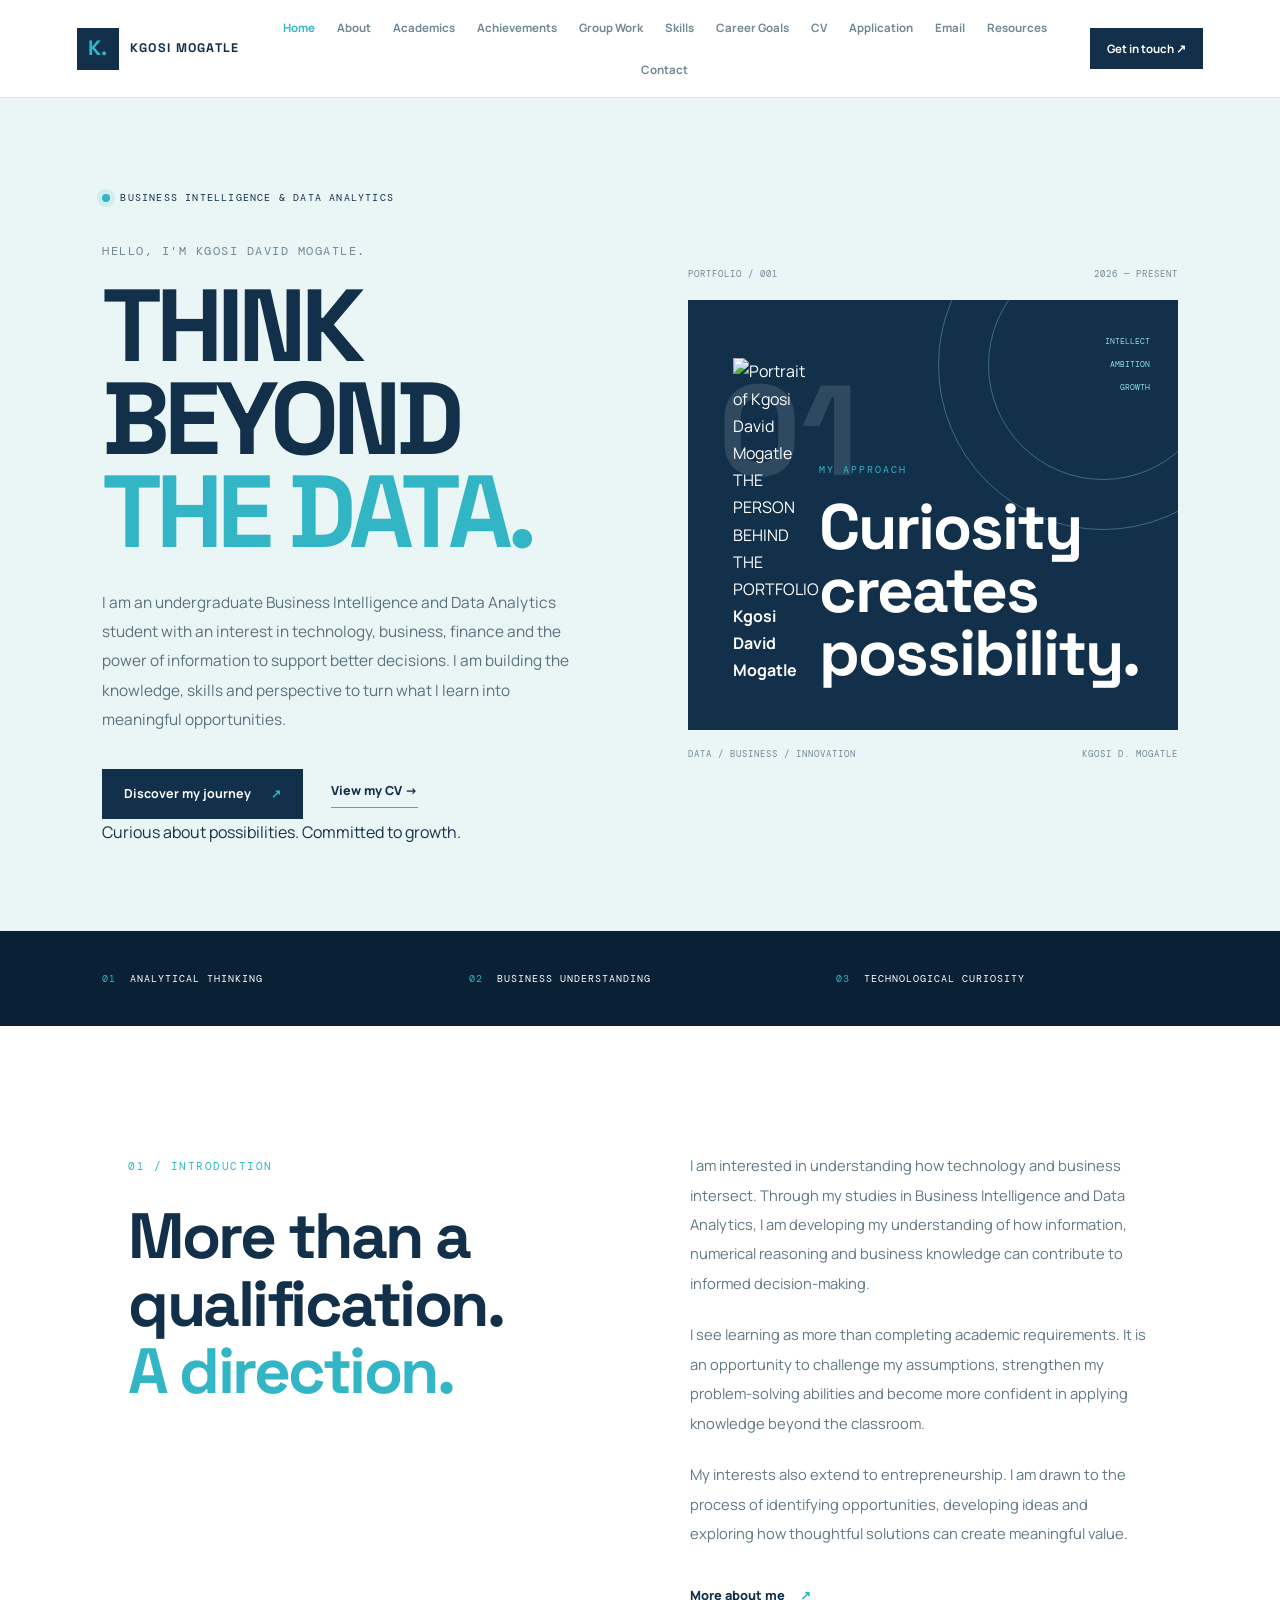
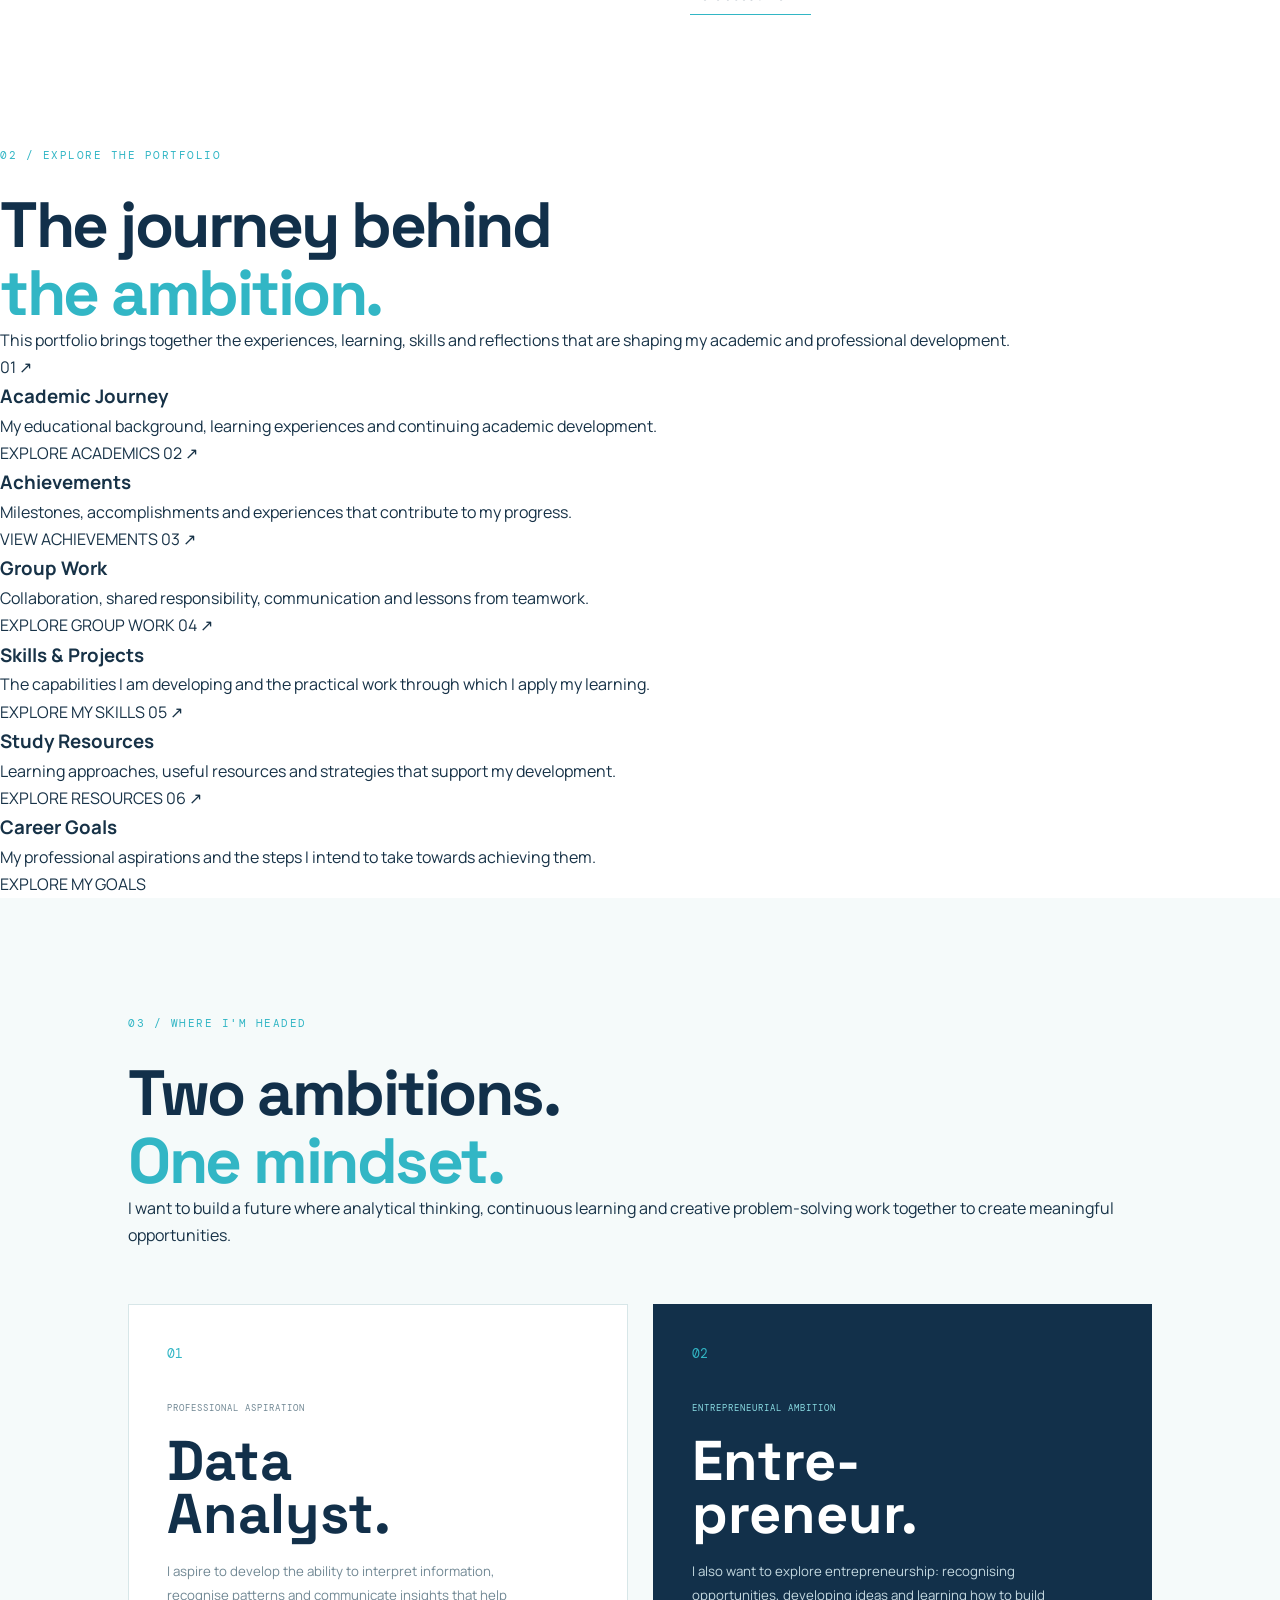
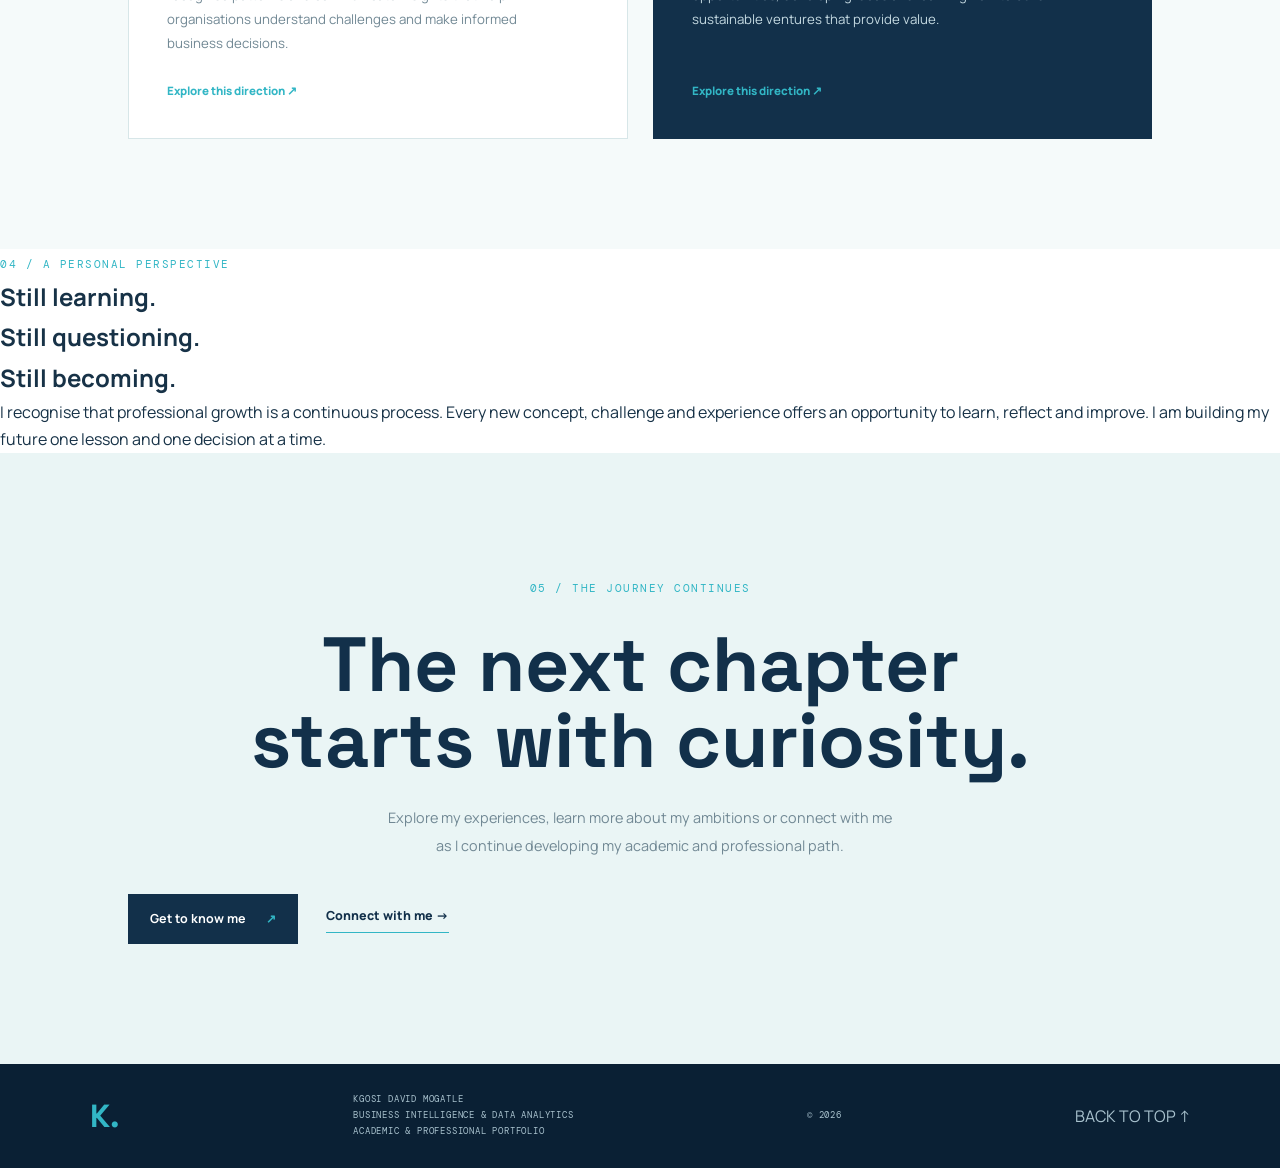
==== commit 42244960: "Update index.html" ====
--- a/index.html
+++ b/index.html
@@ -6,27 +6,41 @@
     <meta name="viewport" content="width=device-width, initial-scale=1.0">
 
     <meta name="description"
-          content="The academic and professional portfolio of Kgosi David Mogatle, Business Intelligence and Data Analytics student.">
+          content="Explore the academic journey, developing skills, professional ambitions and reflections of Kgosi David Mogatle, a Business Intelligence and Data Analytics student.">
 
     <meta name="theme-color" content="#071b2c">
+
+    <meta property="og:title"
+          content="Kgosi David Mogatle | Digital Portfolio">
+    <meta property="og:description"
+          content="A portfolio documenting my academic development, interests, projects and professional aspirations.">
+    <meta property="og:type" content="website">
 
     <title>Kgosi David Mogatle | Digital Portfolio</title>
 
     <link rel="stylesheet" href="style.css">
 </head>
 
-<body>
+<body id="top">
 
     <!-- ================= HEADER ================= -->
     <header class="site-header">
 
-        <a href="index.html" class="brand" aria-label="Kgosi David Mogatle home">
+        <a href="index.html"
+           class="brand"
+           aria-label="Kgosi David Mogatle — Home">
+
             <span class="brand-symbol">K.</span>
             <span class="brand-name">KGOSI MOGATLE</span>
+
         </a>
 
         <nav class="main-navigation" aria-label="Main navigation">
-            <a href="index.html" class="active" aria-current="page">Home</a>
+
+            <a href="index.html"
+               class="active"
+               aria-current="page">Home</a>
+
             <a href="about.html">About</a>
             <a href="academic-journey.html">Academics</a>
             <a href="achievements.html">Achievements</a>
@@ -38,6 +52,7 @@
             <a href="email-template.html">Email</a>
             <a href="study-resources.html">Resources</a>
             <a href="contact.html">Contact</a>
+
         </nav>
 
         <a href="contact.html" class="header-contact">
@@ -50,13 +65,13 @@
     <!-- ================= MAIN CONTENT ================= -->
     <main>
 
-        <!-- HERO -->
-        <section class="hero-section">
+        <!-- ================= HERO ================= -->
+        <section class="hero-section" aria-labelledby="hero-title">
 
             <div class="hero-content">
 
                 <div class="hero-label">
-                    <span class="status-dot"></span>
+                    <span class="status-dot" aria-hidden="true"></span>
                     BUSINESS INTELLIGENCE &amp; DATA ANALYTICS
                 </div>
 
@@ -64,32 +79,44 @@
                     HELLO, I'M KGOSI DAVID MOGATLE.
                 </p>
 
-                <h1>
+                <h1 id="hero-title">
                     THINK<br>
                     BEYOND<br>
                     <span>THE DATA.</span>
                 </h1>
 
                 <p class="hero-description">
-                    An undergraduate Business Intelligence and Data Analytics
-                    student with an interest in technology, business finance
-                    and the power of information to shape better decisions.
+                    I am an undergraduate Business Intelligence and Data
+                    Analytics student with an interest in technology,
+                    business, finance and the power of information to
+                    support better decisions. I am building the knowledge,
+                    skills and perspective to turn what I learn into
+                    meaningful opportunities.
                 </p>
 
                 <div class="hero-actions">
+
                     <a href="about.html" class="button-primary">
-                        Discover my journey <span aria-hidden="true">↗</span>
+                        Discover my journey
+                        <span aria-hidden="true">↗</span>
                     </a>
 
                     <a href="cv.html" class="button-text">
-                        View my CV <span aria-hidden="true">→</span>
+                        View my CV
+                        <span aria-hidden="true">→</span>
                     </a>
+
                 </div>
 
-            </div>
-
-
-            <!-- EDITORIAL VISUAL -->
+                <div class="hero-personal-note">
+                    <span class="hero-note-line" aria-hidden="true"></span>
+                    <p>Curious about possibilities. Committed to growth.</p>
+                </div>
+
+            </div>
+
+
+            <!-- ================= PROFILE VISUAL ================= -->
             <div class="hero-visual">
 
                 <div class="visual-topline">
@@ -99,13 +126,38 @@
 
                 <div class="visual-main">
 
-                    <div class="visual-circle circle-one"></div>
-                    <div class="visual-circle circle-two"></div>
-
-                    <div class="visual-number">01</div>
+                    <div class="visual-circle circle-one"
+                         aria-hidden="true"></div>
+
+                    <div class="visual-circle circle-two"
+                         aria-hidden="true"></div>
+
+                    <!--
+                        PROFILE PHOTO:
+                        Save Kgosi's photo inside an "images" folder.
+                        Recommended path: images/kgosi.jpg
+                        Change the filename below if yours differs.
+                    -->
+                    <figure class="home-profile">
+
+                        <img
+                            src="images/kgosi1.jpg"
+                            alt="Portrait of Kgosi David Mogatle"
+                            class="home-profile-image"
+                        >
+
+                        <figcaption class="home-profile-caption">
+                            <span>THE PERSON BEHIND THE PORTFOLIO</span>
+                            <strong>Kgosi David Mogatle</strong>
+                        </figcaption>
+
+                    </figure>
+
+                    <div class="visual-number" aria-hidden="true">01</div>
 
                     <div class="visual-message">
                         <span>MY APPROACH</span>
+
                         <h2>
                             Curiosity<br>
                             creates<br>
@@ -131,8 +183,9 @@
         </section>
 
 
-        <!-- CORE STRENGTHS -->
-        <section class="intro-strip" aria-label="Areas of interest">
+        <!-- ================= CORE INTERESTS ================= -->
+        <section class="intro-strip"
+                 aria-label="Core areas of interest">
 
             <div class="strip-item">
                 <span class="strip-number">01</span>
@@ -152,16 +205,19 @@
         </section>
 
 
-        <!-- INTRODUCTION -->
-        <section class="home-overview">
+        <!-- ================= INTRODUCTION ================= -->
+        <section class="home-overview"
+                 aria-labelledby="overview-title">
 
             <div class="section-heading">
+
                 <span class="section-index">01 / INTRODUCTION</span>
 
-                <h2>
+                <h2 id="overview-title">
                     More than a qualification.<br>
                     <span>A direction.</span>
                 </h2>
+
             </div>
 
             <div class="overview-content">
@@ -169,38 +225,209 @@
                 <p>
                     I am interested in understanding how technology and
                     business intersect. Through my studies in Business
-                    Intelligence and Data Analytics, I am developing an
+                    Intelligence and Data Analytics, I am developing my
                     understanding of how information, numerical reasoning
                     and business knowledge can contribute to informed
                     decision-making.
                 </p>
 
                 <p>
-                    My interests extend beyond the analytical field.
-                    Entrepreneurship is another part of my ambition,
-                    reflecting my desire to explore ideas, identify
-                    opportunities and create meaningful value.
+                    I see learning as more than completing academic
+                    requirements. It is an opportunity to challenge my
+                    assumptions, strengthen my problem-solving abilities
+                    and become more confident in applying knowledge
+                    beyond the classroom.
+                </p>
+
+                <p>
+                    My interests also extend to entrepreneurship.
+                    I am drawn to the process of identifying opportunities,
+                    developing ideas and exploring how thoughtful
+                    solutions can create meaningful value.
                 </p>
 
                 <a href="about.html" class="text-link">
-                    More about me <span aria-hidden="true">↗</span>
-                </a>
-
-            </div>
-
-        </section>
-
-
-        <!-- CAREER DIRECTIONS -->
-        <section class="direction-section">
+                    More about me
+                    <span aria-hidden="true">↗</span>
+                </a>
+
+            </div>
+
+        </section>
+
+
+        <!-- ================= PORTFOLIO GUIDE ================= -->
+        <section class="portfolio-preview"
+                 aria-labelledby="portfolio-preview-title">
+
+            <div class="section-heading">
+
+                <span class="section-index">02 / EXPLORE THE PORTFOLIO</span>
+
+                <h2 id="portfolio-preview-title">
+                    The journey behind<br>
+                    <span>the ambition.</span>
+                </h2>
+
+                <p>
+                    This portfolio brings together the experiences,
+                    learning, skills and reflections that are shaping
+                    my academic and professional development.
+                </p>
+
+            </div>
+
+            <div class="portfolio-preview-grid">
+
+                <a href="academic-journey.html"
+                   class="preview-card">
+
+                    <span class="preview-card-number">01</span>
+                    <span class="preview-card-arrow"
+                          aria-hidden="true">↗</span>
+
+                    <h3>Academic Journey</h3>
+
+                    <p>
+                        My educational background, learning experiences
+                        and continuing academic development.
+                    </p>
+
+                    <span class="preview-card-link">
+                        EXPLORE ACADEMICS
+                    </span>
+
+                </a>
+
+
+                <a href="achievements.html"
+                   class="preview-card">
+
+                    <span class="preview-card-number">02</span>
+                    <span class="preview-card-arrow"
+                          aria-hidden="true">↗</span>
+
+                    <h3>Achievements</h3>
+
+                    <p>
+                        Milestones, accomplishments and experiences
+                        that contribute to my progress.
+                    </p>
+
+                    <span class="preview-card-link">
+                        VIEW ACHIEVEMENTS
+                    </span>
+
+                </a>
+
+
+                <a href="group-work.html"
+                   class="preview-card">
+
+                    <span class="preview-card-number">03</span>
+                    <span class="preview-card-arrow"
+                          aria-hidden="true">↗</span>
+
+                    <h3>Group Work</h3>
+
+                    <p>
+                        Collaboration, shared responsibility,
+                        communication and lessons from teamwork.
+                    </p>
+
+                    <span class="preview-card-link">
+                        EXPLORE GROUP WORK
+                    </span>
+
+                </a>
+
+
+                <a href="skills-projects.html"
+                   class="preview-card">
+
+                    <span class="preview-card-number">04</span>
+                    <span class="preview-card-arrow"
+                          aria-hidden="true">↗</span>
+
+                    <h3>Skills &amp; Projects</h3>
+
+                    <p>
+                        The capabilities I am developing and the
+                        practical work through which I apply my learning.
+                    </p>
+
+                    <span class="preview-card-link">
+                        EXPLORE MY SKILLS
+                    </span>
+
+                </a>
+
+
+                <a href="study-resources.html"
+                   class="preview-card">
+
+                    <span class="preview-card-number">05</span>
+                    <span class="preview-card-arrow"
+                          aria-hidden="true">↗</span>
+
+                    <h3>Study Resources</h3>
+
+                    <p>
+                        Learning approaches, useful resources and
+                        strategies that support my development.
+                    </p>
+
+                    <span class="preview-card-link">
+                        EXPLORE RESOURCES
+                    </span>
+
+                </a>
+
+
+                <a href="career-goals.html"
+                   class="preview-card">
+
+                    <span class="preview-card-number">06</span>
+                    <span class="preview-card-arrow"
+                          aria-hidden="true">↗</span>
+
+                    <h3>Career Goals</h3>
+
+                    <p>
+                        My professional aspirations and the steps
+                        I intend to take towards achieving them.
+                    </p>
+
+                    <span class="preview-card-link">
+                        EXPLORE MY GOALS
+                    </span>
+
+                </a>
+
+            </div>
+
+        </section>
+
+
+        <!-- ================= CAREER DIRECTIONS ================= -->
+        <section class="direction-section"
+                 aria-labelledby="direction-title">
 
             <div class="direction-heading">
-                <span class="section-index">02 / WHERE I'M HEADED</span>
-
-                <h2>
+
+                <span class="section-index">03 / WHERE I'M HEADED</span>
+
+                <h2 id="direction-title">
                     Two ambitions.<br>
                     <span>One mindset.</span>
                 </h2>
+
+                <p>
+                    I want to build a future where analytical thinking,
+                    continuous learning and creative problem-solving
+                    work together to create meaningful opportunities.
+                </p>
+
             </div>
 
             <div class="direction-grid">
@@ -216,13 +443,15 @@
                     <h3>Data<br>Analyst.</h3>
 
                     <p>
-                        Exploring how data can reveal patterns,
-                        communicate insights and support better
-                        business decisions.
+                        I aspire to develop the ability to interpret
+                        information, recognise patterns and communicate
+                        insights that help organisations understand
+                        challenges and make informed business decisions.
                     </p>
 
                     <a href="career-goals.html">
-                        Explore this direction ↗
+                        Explore this direction
+                        <span aria-hidden="true">↗</span>
                     </a>
 
                 </article>
@@ -233,18 +462,21 @@
                     <span class="card-number">02</span>
 
                     <span class="card-category">
-                        PERSONAL AMBITION
+                        ENTREPRENEURIAL AMBITION
                     </span>
 
                     <h3>Entre-<br>preneur.</h3>
 
                     <p>
-                        Developing the mindset to recognise opportunities,
-                        transform ideas and build sustainable ventures.
+                        I also want to explore entrepreneurship:
+                        recognising opportunities, developing ideas
+                        and learning how to build sustainable ventures
+                        that provide value.
                     </p>
 
                     <a href="career-goals.html">
-                        Explore this direction ↗
+                        Explore this direction
+                        <span aria-hidden="true">↗</span>
                     </a>
 
                 </article>
@@ -254,26 +486,61 @@
         </section>
 
 
-        <!-- CLOSING CALL TO ACTION -->
-        <section class="home-closing">
+        <!-- ================= PERSONAL PHILOSOPHY ================= -->
+        <section class="home-philosophy"
+                 aria-labelledby="philosophy-title">
+
+            <span class="section-index">04 / A PERSONAL PERSPECTIVE</span>
+
+            <h2 id="philosophy-title">
+                Still learning.<br>
+                Still questioning.<br>
+                Still <span>becoming.</span>
+            </h2>
+
+            <p>
+                I recognise that professional growth is a continuous
+                process. Every new concept, challenge and experience
+                offers an opportunity to learn, reflect and improve.
+                I am building my future one lesson and one decision
+                at a time.
+            </p>
+
+        </section>
+
+
+        <!-- ================= CLOSING CALL TO ACTION ================= -->
+        <section class="home-closing"
+                 aria-labelledby="closing-title">
 
             <span class="section-index">
-                03 / THE JOURNEY CONTINUES
+                05 / THE JOURNEY CONTINUES
             </span>
 
-            <h2>
-                Still learning.<br>
-                Still becoming.
+            <h2 id="closing-title">
+                The next chapter<br>
+                starts with <span>curiosity.</span>
             </h2>
 
             <p>
-                Every experience contributes to the person and professional
-                I am working towards becoming.
+                Explore my experiences, learn more about my ambitions
+                or connect with me as I continue developing my academic
+                and professional path.
             </p>
 
-            <a href="contact.html" class="button-primary">
-                Connect with me <span aria-hidden="true">↗</span>
-            </a>
+            <div class="hero-actions">
+
+                <a href="about.html" class="button-primary">
+                    Get to know me
+                    <span aria-hidden="true">↗</span>
+                </a>
+
+                <a href="contact.html" class="button-text">
+                    Connect with me
+                    <span aria-hidden="true">→</span>
+                </a>
+
+            </div>
 
         </section>
 
@@ -283,15 +550,35 @@
     <!-- ================= FOOTER ================= -->
     <footer class="site-footer">
 
-        <a href="index.html" class="footer-brand" aria-label="Back to home">
+        <a href="index.html"
+           class="footer-brand"
+           aria-label="Return to homepage">
+
             K.
+
         </a>
 
-        <p>
-            KGOSI DAVID MOGATLE · ACADEMIC &amp; PROFESSIONAL PORTFOLIO
-        </p>
-
-        <span>© 2026</span>
+        <div class="footer-information">
+
+            <p>KGOSI DAVID MOGATLE</p>
+
+            <p>
+                BUSINESS INTELLIGENCE &amp; DATA ANALYTICS
+            </p>
+
+            <p>
+                ACADEMIC &amp; PROFESSIONAL PORTFOLIO
+            </p>
+
+        </div>
+
+        <span class="footer-copyright">
+            &copy; 2026
+        </span>
+
+        <a href="#top" class="back-to-top">
+            BACK TO TOP <span aria-hidden="true">↑</span>
+        </a>
 
     </footer>
 
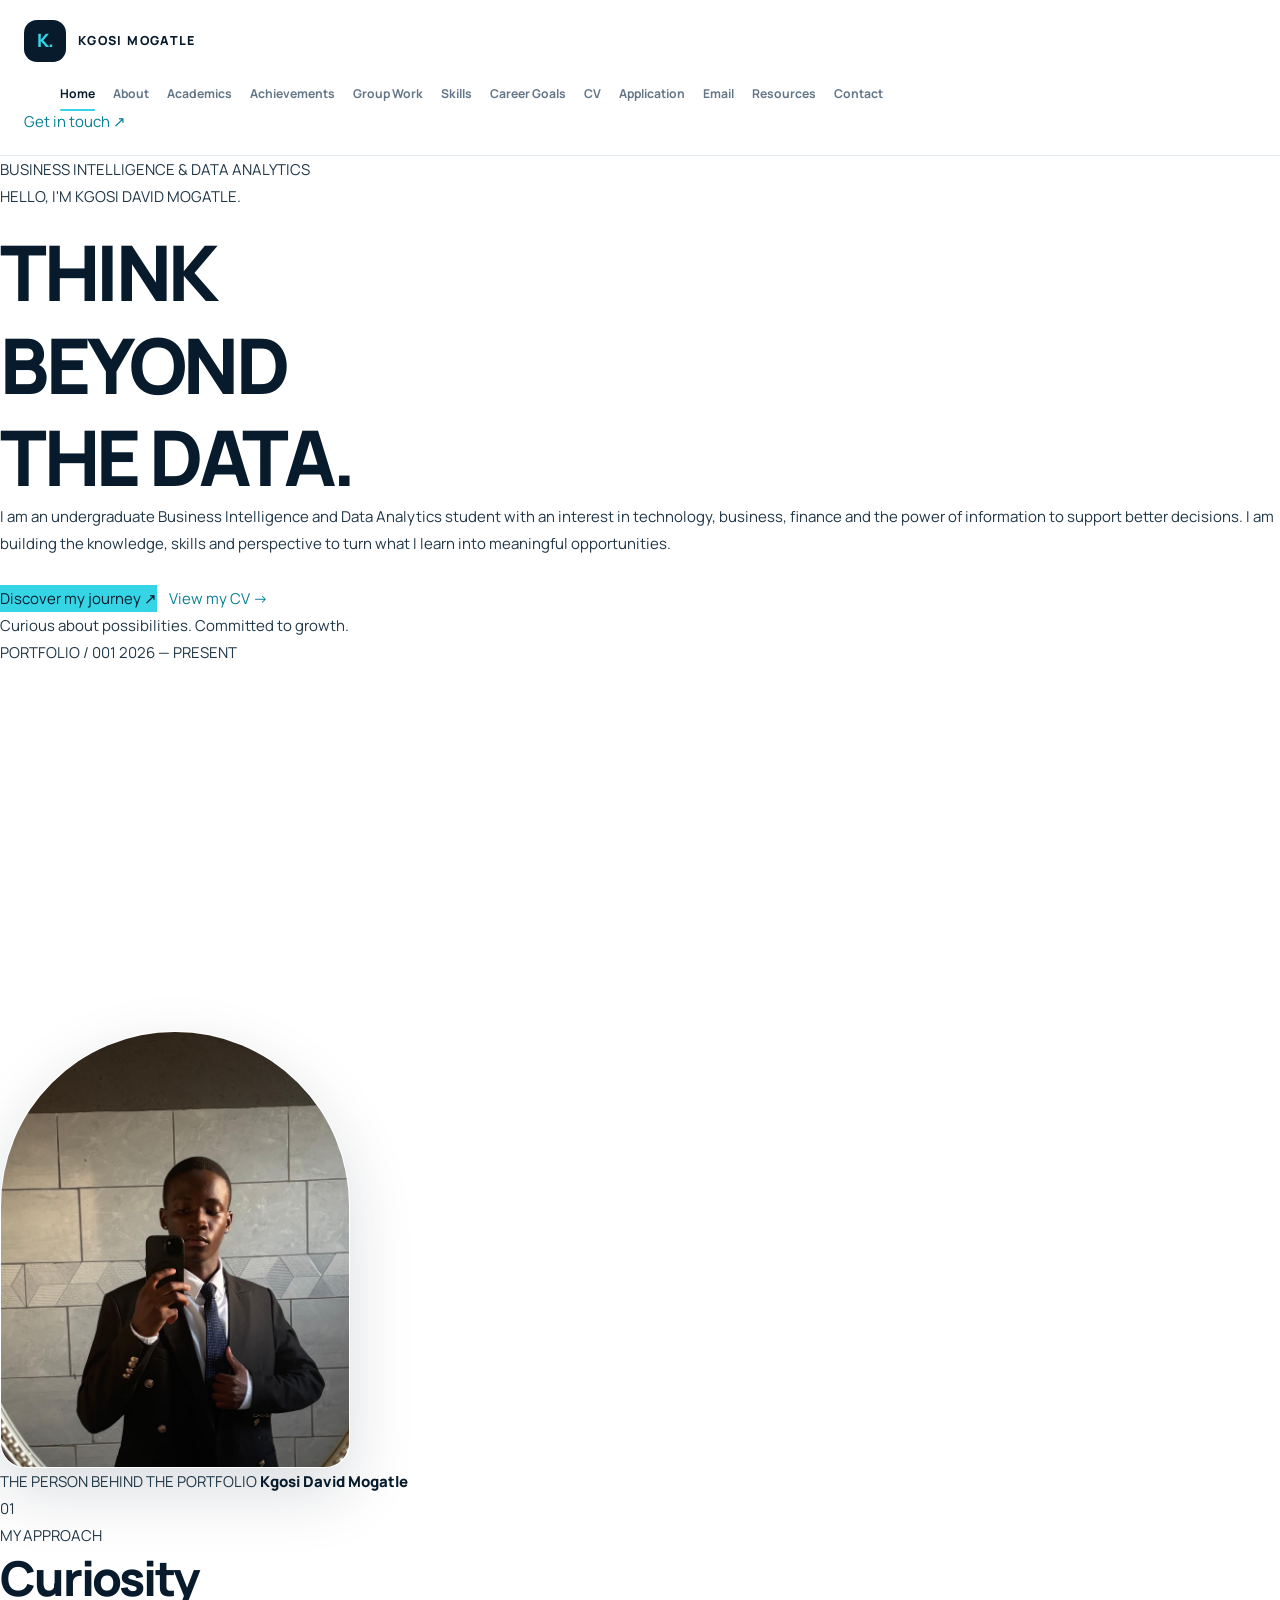
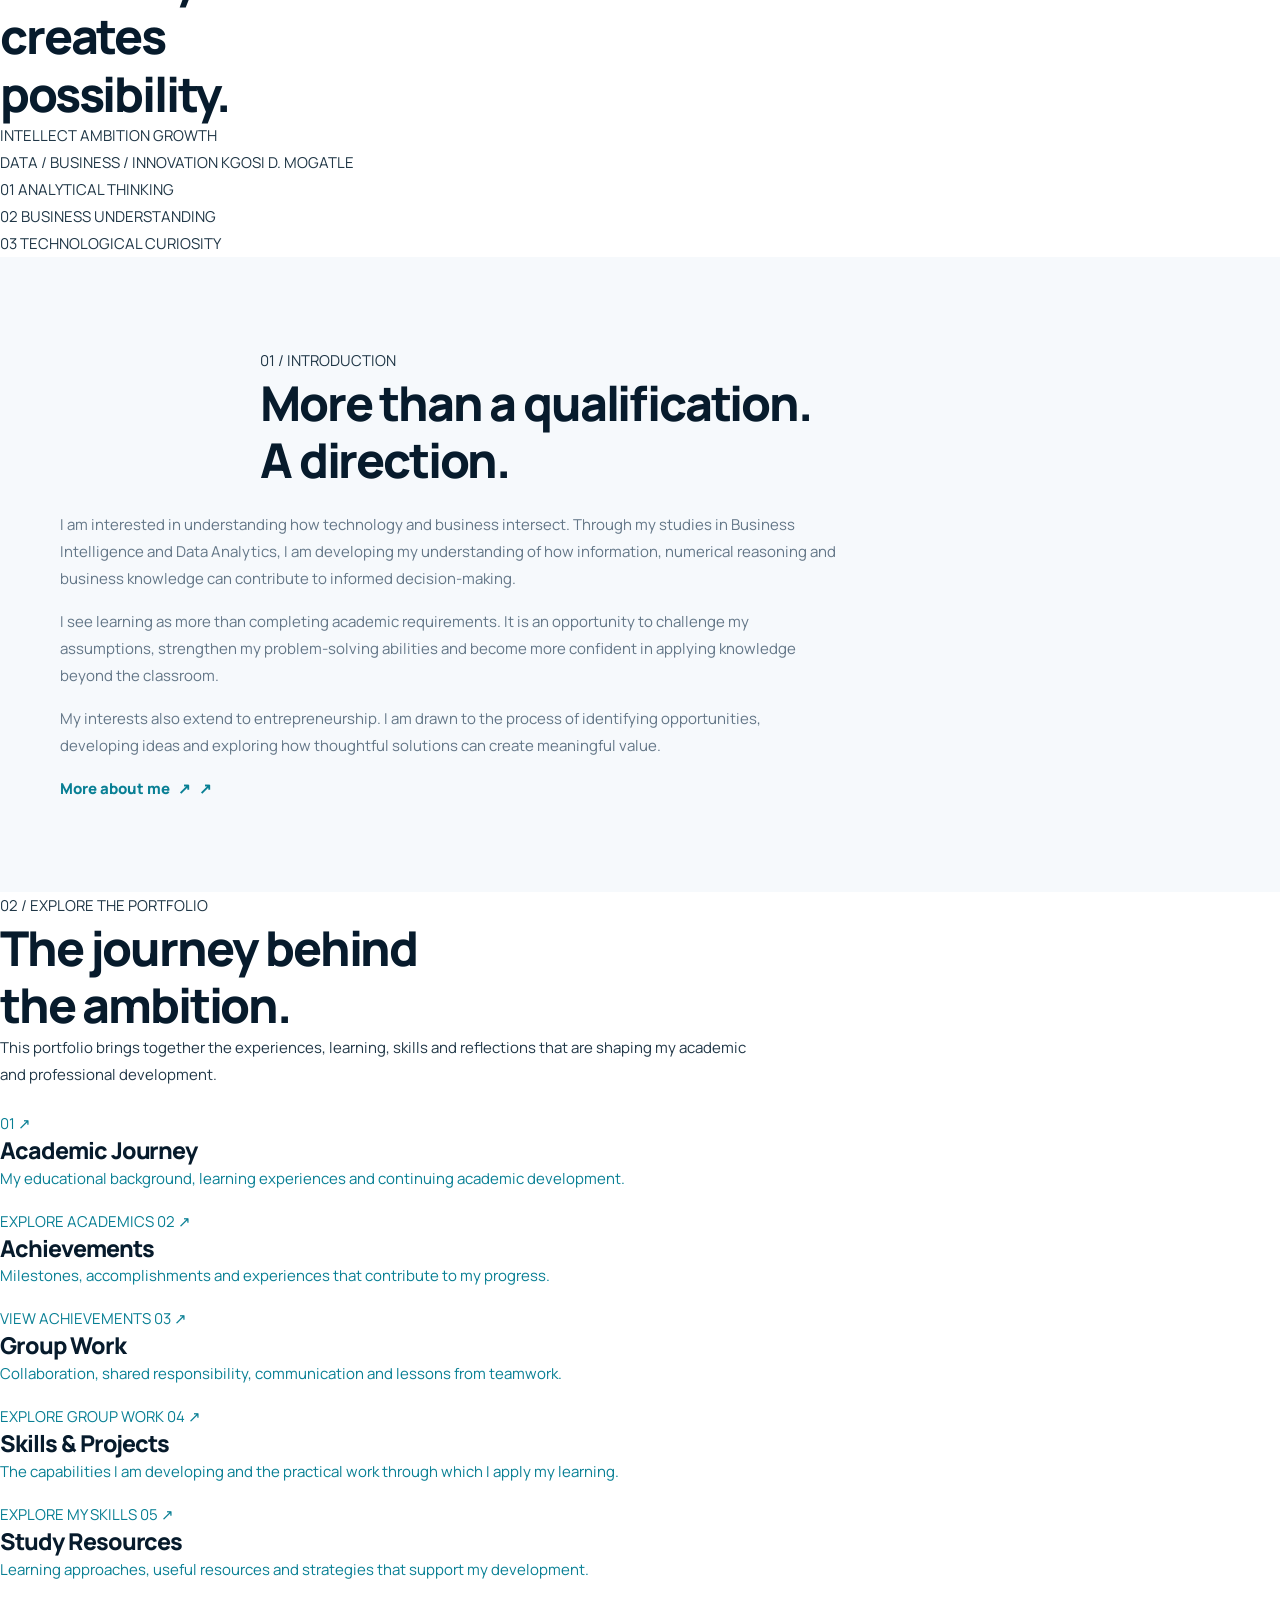
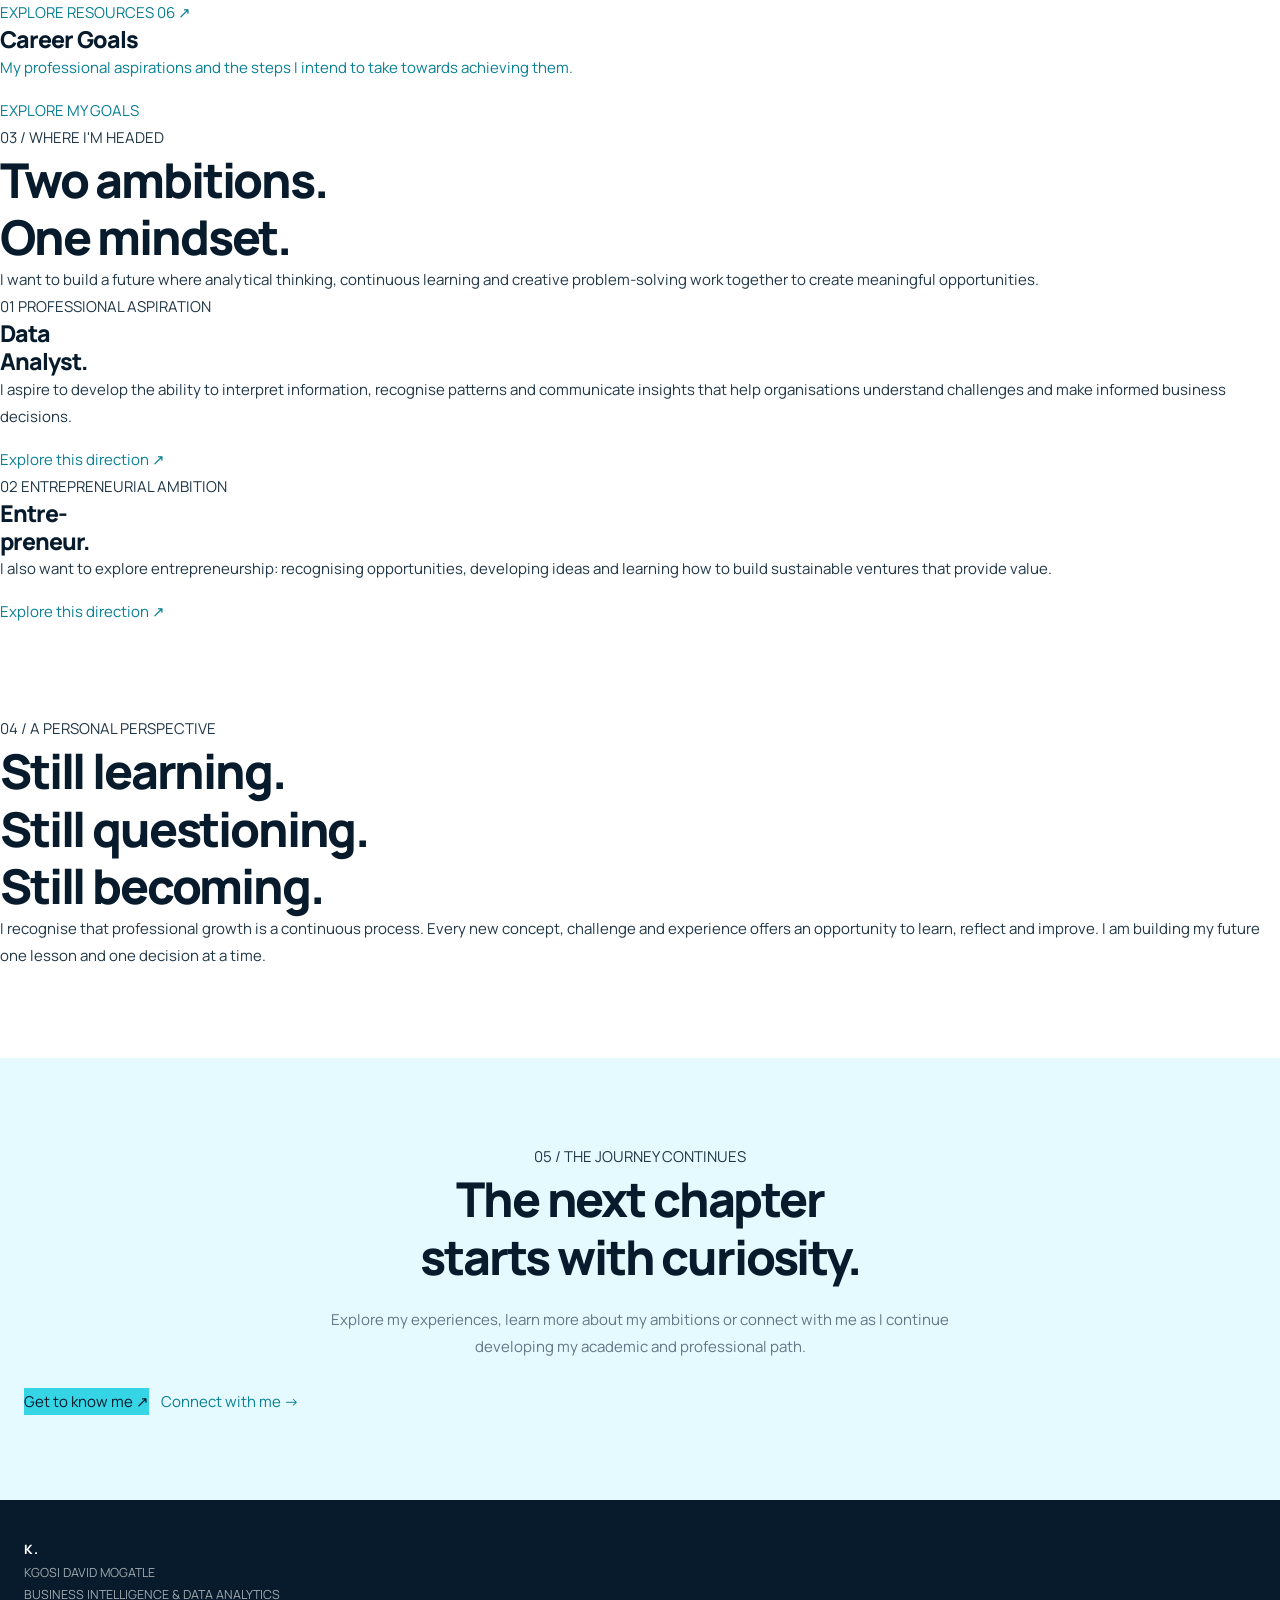
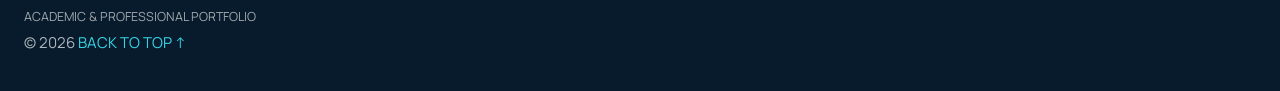
==== commit f82f540f: "Update index.html" ====
--- a/index.html
+++ b/index.html
@@ -141,7 +141,7 @@
                     <figure class="home-profile">
 
                         <img
-                            src="images/kgosi1.jpg"
+                            src="images/kgosi1.JPG"
                             alt="Portrait of Kgosi David Mogatle"
                             class="home-profile-image"
                         >
--- a/style.css
+++ b/style.css
@@ -1,2386 +1,3134 @@
-
-/* =====================================================
-   KGOSI DAVID MOGATLE
-   DIGITAL PORTFOLIO
-   OCEAN & CYAN — CONTEMPORARY DIGITAL EDITORIAL
-===================================================== */
-
-@import url('https://fonts.googleapis.com/css2?family=DM+Mono:wght@400;500&family=Manrope:wght@400;500;600;700;800&family=Space+Grotesk:wght@400;500;600;700&display=swap');
-
-
-/* =====================================================
-   01. ROOT & RESET
-===================================================== */
+/* =========================================================
+   KGOSI DAVID MOGATLE — DIGITAL PORTFOLIO
+   OCEAN & CYAN | CONTEMPORARY DIGITAL EDITORIAL
+   Complete stylesheet for all 12 HTML pages
+========================================================= */
+
+/* -------------------- 1. DESIGN SYSTEM -------------------- */
+
+@import url('https://fonts.googleapis.com/css2?family=DM+Mono:wght@400;500&family=Manrope:wght@400;500;600;700;800&display=swap');
 
 :root {
-    --ocean: #12304A;
-    --ocean-deep: #0A2034;
-    --cyan: #32B6C5;
-    --cyan-light: #8ADCE3;
-    --ice: #EAF5F5;
-    --white: #FFFFFF;
-    --text: #173247;
-    --muted: #718894;
-    --border: #D7E6E8;
-    --surface: #F5FAFA;
-
-    --font-main: 'Manrope', sans-serif;
-    --font-display: 'Space Grotesk', sans-serif;
-    --font-code: 'DM Mono', monospace;
-
-    --container: 1200px;
-}
+    --ink: #071b2c;
+    --ink-soft: #102b40;
+    --ocean: #103f5c;
+    --ocean-light: #176783;
+    --cyan: #35d5e6;
+    --cyan-dark: #087f94;
+    --cyan-pale: #e5faff;
+    --blue-pale: #eff7fb;
+    --paper: #ffffff;
+    --surface: #f6f9fc;
+    --surface-dark: #eaf1f6;
+    --text: #203747;
+    --muted: #637687;
+    --line: #dce6ed;
+    --success: #247b67;
+
+    --font-body: 'Manrope', Arial, sans-serif;
+    --font-mono: 'DM Mono', monospace;
+
+    --container: 1160px;
+    --container-narrow: 850px;
+
+    --radius-sm: 10px;
+    --radius-md: 18px;
+    --radius-lg: 28px;
+    --radius-xl: 36px;
+
+    --shadow-sm: 0 5px 18px rgba(7, 27, 44, 0.05);
+    --shadow-md: 0 16px 40px rgba(7, 27, 44, 0.09);
+    --shadow-lg: 0 24px 65px rgba(7, 27, 44, 0.15);
+
+    --transition: 220ms ease;
+}
+
+/* -------------------- 2. RESET & GLOBALS -------------------- */
 
 * {
+    box-sizing: border-box;
     margin: 0;
     padding: 0;
-    box-sizing: border-box;
 }
 
 html {
     scroll-behavior: smooth;
+    scroll-padding-top: 110px;
 }
 
 body {
-    background: var(--white);
+    min-width: 320px;
+    background: var(--paper);
     color: var(--text);
-    font-family: var(--font-main);
+    font-family: var(--font-body);
+    font-size: 15px;
+    line-height: 1.8;
+    -webkit-font-smoothing: antialiased;
+    text-rendering: optimizeLegibility;
+}
+
+body,
+button,
+input,
+textarea,
+select {
+    font-family: var(--font-body);
+}
+
+img {
+    display: block;
+    max-width: 100%;
+    height: auto;
+}
+
+a {
+    color: var(--cyan-dark);
+    text-decoration: none;
+    transition: color var(--transition);
+}
+
+a:hover {
+    color: var(--ocean-light);
+}
+
+button {
+    font: inherit;
+}
+
+button,
+a {
+    -webkit-tap-highlight-color: transparent;
+}
+
+button:focus-visible,
+a:focus-visible {
+    outline: 3px solid var(--cyan);
+    outline-offset: 4px;
+}
+
+p {
+    margin-bottom: 1rem;
+}
+
+p:last-child {
+    margin-bottom: 0;
+}
+
+h1,
+h2,
+h3,
+h4 {
+    color: var(--ink);
+    font-weight: 800;
+    line-height: 1.2;
+    letter-spacing: -0.045em;
+}
+
+h1 {
+    font-size: clamp(2.6rem, 6vw, 5.2rem);
+}
+
+h2 {
+    font-size: clamp(1.9rem, 3.8vw, 3rem);
+}
+
+h3 {
+    font-size: clamp(1.15rem, 2vw, 1.45rem);
+}
+
+h4 {
+    font-size: 1rem;
+}
+
+ul,
+ol {
+    padding-left: 1.4rem;
+}
+
+li {
+    margin-bottom: 0.5rem;
+}
+
+strong {
+    color: var(--ink);
+    font-weight: 800;
+}
+
+::selection {
+    color: var(--ink);
+    background: var(--cyan);
+}
+
+section {
+    scroll-margin-top: 100px;
+}
+
+main {
+    overflow: clip;
+}
+
+.container,
+.section-container {
+    width: min(var(--container), calc(100% - 48px));
+    margin-inline: auto;
+}
+
+.container-narrow {
+    width: min(var(--container-narrow), calc(100% - 48px));
+    margin-inline: auto;
+}
+
+.section-label {
+    display: inline-flex;
+    align-items: center;
+    gap: 10px;
+    margin-bottom: 18px;
+    color: var(--cyan-dark);
+    font-family: var(--font-mono);
+    font-size: 0.73rem;
+    font-weight: 500;
+    letter-spacing: 0.12em;
+    line-height: 1.5;
+    text-transform: uppercase;
+}
+
+.section-label::before {
+    width: 26px;
+    height: 2px;
+    background: var(--cyan);
+    content: "";
+}
+
+.section-heading {
+    max-width: 760px;
+    margin-bottom: 22px;
+}
+
+.section-description {
+    max-width: 700px;
+    color: var(--muted);
+    font-size: 1rem;
+}
+
+.eyebrow,
+.micro-label {
+    color: var(--cyan-dark);
+    font-family: var(--font-mono);
+    font-size: 0.75rem;
+    letter-spacing: 0.09em;
+    text-transform: uppercase;
+}
+
+.text-link {
+    display: inline-flex;
+    align-items: center;
+    gap: 8px;
+    color: var(--cyan-dark);
+    font-weight: 800;
+}
+
+.text-link::after {
+    content: "↗";
+    transition: transform var(--transition);
+}
+
+.text-link:hover::after {
+    transform: translate(3px, -3px);
+}
+
+/* -------------------- 3. SHARED HEADER & NAVIGATION -------------------- */
+
+.site-header {
+    position: relative;
+    z-index: 20;
+    width: 100%;
+    padding: 20px 0;
+    border-bottom: 1px solid rgba(220, 230, 237, 0.8);
+    background: rgba(255, 255, 255, 0.96);
+}
+
+.site-header > *,
+.site-header .header-inner {
+    max-width: var(--container);
+    margin-inline: auto;
+}
+
+.site-header {
+    padding-inline: 24px;
+}
+
+.site-header .brand,
+.brand {
+    display: inline-flex;
+    align-items: center;
+    gap: 12px;
+    color: var(--ink);
+    text-decoration: none;
+}
+
+.brand-symbol {
+    display: grid;
+    width: 42px;
+    height: 42px;
+    flex: 0 0 42px;
+    place-items: center;
+    border-radius: 13px;
+    background: var(--ink);
+    color: var(--cyan);
+    font-size: 1.15rem;
+    font-weight: 800;
+    letter-spacing: -0.05em;
+}
+
+.brand-name {
+    font-size: 0.78rem;
+    font-weight: 800;
+    letter-spacing: 0.11em;
+}
+
+.main-navigation {
+    display: flex;
+    flex-wrap: wrap;
+    align-items: center;
+    gap: 5px 18px;
+    margin-top: 17px;
+}
+
+.main-navigation a {
+    position: relative;
+    display: inline-block;
+    padding: 5px 0;
+    color: var(--muted);
+    font-size: 0.76rem;
+    font-weight: 700;
+    line-height: 1.6;
+}
+
+.main-navigation a:hover,
+.main-navigation a[aria-current="page"] {
+    color: var(--ink);
+}
+
+.main-navigation a[aria-current="page"]::after {
+    position: absolute;
+    right: 0;
+    bottom: -3px;
+    left: 0;
+    height: 2px;
+    border-radius: 2px;
+    background: var(--cyan);
+    content: "";
+}
+
+/* -------------------- 4. BUTTONS & CTA -------------------- */
+
+.button,
+.btn,
+.cta-button,
+.cv-print-button {
+    display: inline-flex;
+    min-height: 48px;
+    align-items: center;
+    justify-content: center;
+    gap: 10px;
+    padding: 13px 21px;
+    border: 1px solid transparent;
+    border-radius: 999px;
+    background: var(--ink);
+    color: var(--paper);
+    cursor: pointer;
+    font-size: 0.84rem;
+    font-weight: 800;
+    line-height: 1.4;
+    text-align: center;
+    text-decoration: none;
+    transition:
+        background var(--transition),
+        color var(--transition),
+        border-color var(--transition),
+        transform var(--transition),
+        box-shadow var(--transition);
+}
+
+.button:hover,
+.btn:hover,
+.cta-button:hover,
+.cv-print-button:hover {
+    transform: translateY(-2px);
+    background: var(--ocean);
+    color: var(--paper);
+    box-shadow: var(--shadow-sm);
+}
+
+.button-primary,
+.btn-primary {
+    background: var(--cyan);
+    color: var(--ink);
+}
+
+.button-primary:hover,
+.btn-primary:hover {
+    background: #70e7f0;
+    color: var(--ink);
+}
+
+.button-secondary,
+.btn-secondary {
+    border-color: var(--line);
+    background: var(--paper);
+    color: var(--ink);
+}
+
+.button-secondary:hover,
+.btn-secondary:hover {
+    border-color: var(--cyan);
+    background: var(--cyan-pale);
+    color: var(--ink);
+}
+
+.button-group,
+.hero-actions,
+.cta-actions {
+    display: flex;
+    flex-wrap: wrap;
+    align-items: center;
+    gap: 12px;
+    margin-top: 28px;
+}
+
+/* -------------------- 5. SHARED HERO STYLING -------------------- */
+
+.home-hero,
+.about-hero,
+.academic-hero,
+.achievements-hero,
+.group-hero,
+.skills-hero,
+.career-hero,
+.cv-hero,
+.application-hero,
+.email-hero,
+.study-hero,
+.contact-hero {
+    position: relative;
+    isolation: isolate;
+    overflow: hidden;
+    background:
+        radial-gradient(ellipse at 85% 15%, rgba(53, 213, 230, 0.16), transparent 35%),
+        linear-gradient(135deg, var(--ink) 0%, #103a54 65%, #0d5268 100%);
+    color: var(--paper);
+}
+
+.home-hero h1,
+.about-hero h1,
+.academic-hero h1,
+.achievements-hero h1,
+.group-hero h1,
+.skills-hero h1,
+.career-hero h1,
+.cv-hero h1,
+.application-hero h1,
+.email-hero h1,
+.study-hero h1,
+.contact-hero h1 {
+    color: var(--paper);
+}
+
+.home-hero p,
+.about-hero p,
+.academic-hero p,
+.achievements-hero p,
+.group-hero p,
+.skills-hero p,
+.career-hero p,
+.cv-hero p,
+.application-hero p,
+.email-hero p,
+.study-hero p,
+.contact-hero p {
+    color: rgba(255, 255, 255, 0.77);
+}
+
+.home-hero .section-label,
+.about-hero .section-label,
+.academic-hero .section-label,
+.achievements-hero .section-label,
+.group-hero .section-label,
+.skills-hero .section-label,
+.career-hero .section-label,
+.cv-hero .section-label,
+.application-hero .section-label,
+.email-hero .section-label,
+.study-hero .section-label,
+.contact-hero .section-label {
+    color: var(--cyan);
+}
+
+.home-hero .section-label::before,
+.about-hero .section-label::before,
+.academic-hero .section-label::before,
+.achievements-hero .section-label::before,
+.group-hero .section-label::before,
+.skills-hero .section-label::before,
+.career-hero .section-label::before,
+.cv-hero .section-label::before,
+.application-hero .section-label::before,
+.email-hero .section-label::before,
+.study-hero .section-label::before,
+.contact-hero .section-label::before {
+    background: var(--cyan);
+}
+
+.home-hero,
+.about-hero,
+.academic-hero,
+.achievements-hero,
+.group-hero,
+.skills-hero,
+.career-hero,
+.cv-hero,
+.application-hero,
+.email-hero,
+.study-hero,
+.contact-hero {
+    padding: clamp(65px, 10vw, 120px) 0;
+}
+
+.home-hero-content,
+.about-hero-content,
+.academic-hero-content,
+.achievements-hero-content,
+.group-hero-content,
+.skills-hero-content,
+.career-hero-content,
+.cv-hero-content,
+.application-hero-content,
+.email-hero-content,
+.study-hero-content,
+.contact-hero-content {
+    position: relative;
+    z-index: 1;
+    width: min(var(--container), calc(100% - 48px));
+    margin-inline: auto;
+}
+
+.home-hero h1,
+.about-hero h1,
+.academic-hero h1,
+.achievements-hero h1,
+.group-hero h1,
+.skills-hero h1,
+.career-hero h1,
+.cv-hero h1,
+.application-hero h1,
+.email-hero h1,
+.study-hero h1,
+.contact-hero h1 {
+    max-width: 900px;
+    margin-bottom: 24px;
+}
+
+.home-hero .hero-description,
+.about-hero .hero-description,
+.academic-hero .hero-description,
+.achievements-hero .hero-description,
+.group-hero .hero-description,
+.skills-hero .hero-description,
+.career-hero .hero-description,
+.cv-hero .hero-description,
+.application-hero .hero-description,
+.email-hero .hero-description,
+.study-hero .hero-description,
+.contact-hero .hero-description {
+    max-width: 680px;
+    font-size: clamp(1rem, 1.6vw, 1.15rem);
+    line-height: 1.9;
+}
+
+.home-hero .button-secondary,
+.about-hero .button-secondary,
+.academic-hero .button-secondary,
+.achievements-hero .button-secondary,
+.group-hero .button-secondary,
+.skills-hero .button-secondary,
+.career-hero .button-secondary,
+.cv-hero .button-secondary,
+.application-hero .button-secondary,
+.email-hero .button-secondary,
+.study-hero .button-secondary,
+.contact-hero .button-secondary {
+    border-color: rgba(255, 255, 255, 0.3);
+    background: transparent;
+    color: var(--paper);
+}
+
+.home-hero .button-secondary:hover,
+.about-hero .button-secondary:hover,
+.academic-hero .button-secondary:hover,
+.achievements-hero .button-secondary:hover,
+.group-hero .button-secondary:hover,
+.skills-hero .button-secondary:hover,
+.career-hero .button-secondary:hover,
+.cv-hero .button-secondary:hover,
+.application-hero .button-secondary:hover,
+.email-hero .button-secondary:hover,
+.study-hero .button-secondary:hover,
+.contact-hero .button-secondary:hover {
+    border-color: var(--cyan);
+    background: rgba(53, 213, 230, 0.1);
+}
+
+/* -------------------- 6. SHARED CONTENT SECTIONS -------------------- */
+
+.home-overview,
+.about-introduction,
+.academic-overview,
+.achievements-overview,
+.group-introduction,
+.skills-introduction,
+.career-introduction,
+.application-introduction,
+.email-introduction,
+.study-introduction,
+.contact-introduction,
+.home-interests,
+.home-portfolio,
+.home-career-direction,
+.home-philosophy,
+.about-interests,
+.about-attributes,
+.about-perspective,
+.about-development,
+.academic-timeline-section,
+.academic-reflection,
+.achievement-timeline,
+.achievement-reflection,
+.group-stages,
+.group-contribution,
+.group-lessons,
+.group-reflection,
+.skills-strengths,
+.skills-development,
+.skills-projects,
+.skills-reflection,
+.career-goals-section,
+.career-roadmap-section,
+.career-skills-section,
+.career-reflection,
+.career-philosophy,
+.cv-section,
+.application-document-section,
+.email-template-section,
+.email-guidelines,
+.study-strategies,
+.study-workflow,
+.study-resources,
+.study-routine,
+.study-reflection,
+.contact-message,
+.contact-details {
+    padding: clamp(55px, 7vw, 92px) 0;
+}
+
+.home-overview,
+.academic-overview,
+.group-contribution,
+.skills-development,
+.career-roadmap-section,
+.email-guidelines,
+.study-workflow,
+.study-routine {
+    background: var(--surface);
+}
+
+.home-overview h2,
+.about-introduction h2,
+.academic-overview h2,
+.achievements-overview h2,
+.group-introduction h2,
+.skills-introduction h2,
+.career-introduction h2,
+.application-introduction h2,
+.email-introduction h2,
+.study-introduction h2,
+.contact-introduction h2,
+.cv-section h2 {
+    margin-bottom: 22px;
+}
+
+.home-overview p,
+.about-introduction p,
+.academic-overview p,
+.achievements-overview p,
+.group-introduction p,
+.skills-introduction p,
+.career-introduction p,
+.application-introduction p,
+.email-introduction p,
+.study-introduction p,
+.contact-introduction p {
+    max-width: 780px;
+    color: var(--muted);
+}
+
+.home-overview > *,
+.about-introduction > *,
+.academic-overview > *,
+.achievements-overview > *,
+.group-introduction > *,
+.skills-introduction > *,
+.career-introduction > *,
+.application-introduction > *,
+.email-introduction > *,
+.study-introduction > *,
+.contact-introduction > * {
+    width: min(var(--container), calc(100% - 48px));
+    margin-right: auto;
+    margin-left: auto;
+}
+
+/* -------------------- 7. HOMEPAGE -------------------- */
+
+.home-page {
+    background: var(--paper);
+}
+
+.home-hero {
+    min-height: 580px;
+    display: flex;
+    align-items: center;
+}
+
+.home-hero-content {
+    display: grid;
+    grid-template-columns: minmax(0, 1.3fr) minmax(240px, 0.7fr);
+    align-items: center;
+    gap: clamp(35px, 7vw, 90px);
+}
+
+.home-hero h1 {
+    font-size: clamp(3rem, 7vw, 6.3rem);
+    letter-spacing: -0.075em;
+    text-transform: uppercase;
+}
+
+.home-profile-image {
+    width: min(100%, 350px);
+    aspect-ratio: 4 / 5;
+    justify-self: end;
+    object-fit: cover;
+    object-position: center top;
+    border: 1px solid rgba(255, 255, 255, 0.2);
+    border-radius: 180px 180px 26px 26px;
+    background: rgba(255, 255, 255, 0.08);
+    box-shadow: var(--shadow-lg);
+}
+
+.home-interests {
+    padding-top: 25px;
+    padding-bottom: 25px;
+    border-bottom: 1px solid var(--line);
+    background: var(--surface);
+}
+
+.home-interests .container,
+.home-interests .section-container {
+    display: flex;
+    flex-wrap: wrap;
+    align-items: center;
+    gap: 12px;
+}
+
+.home-interests h2,
+.home-interests h3 {
+    margin-right: 12px;
+    font-size: 0.8rem;
+    letter-spacing: 0;
+}
+
+.home-interests span,
+.home-interests li,
+.interest-tag {
+    display: inline-flex;
+    align-items: center;
+    padding: 7px 13px;
+    border: 1px solid var(--line);
+    border-radius: 999px;
+    background: var(--paper);
+    color: var(--text);
+    font-size: 0.77rem;
+    font-weight: 700;
+}
+
+.home-portfolio-grid,
+.portfolio-grid,
+.home-preview-grid,
+.home-career-grid,
+.career-goals-grid,
+.skills-grid,
+.strengths-grid,
+.resource-grid,
+.achievement-grid,
+.project-grid {
+    display: grid;
+    grid-template-columns: repeat(3, minmax(0, 1fr));
+    gap: 22px;
+}
+
+.home-portfolio,
+.home-career-direction,
+.home-philosophy {
+    padding-top: clamp(55px, 7vw, 90px);
+    padding-bottom: clamp(55px, 7vw, 90px);
+}
+
+.portfolio-card,
+.home-preview-card,
+.home-career-card,
+.career-goal-card,
+.skill-card,
+.strength-card,
+.resource-card,
+.achievement-card,
+.project-card {
+    position: relative;
+    min-width: 0;
+    padding: 28px;
+    border: 1px solid var(--line);
+    border-radius: var(--radius-md);
+    background: var(--paper);
+    transition:
+        transform var(--transition),
+        border-color var(--transition),
+        box-shadow var(--transition);
+}
+
+.portfolio-card:hover,
+.home-preview-card:hover,
+.home-career-card:hover,
+.career-goal-card:hover,
+.skill-card:hover,
+.strength-card:hover,
+.resource-card:hover,
+.achievement-card:hover,
+.project-card:hover {
+    transform: translateY(-5px);
+    border-color: rgba(53, 213, 230, 0.8);
+    box-shadow: var(--shadow-md);
+}
+
+.portfolio-card h3,
+.home-preview-card h3,
+.home-career-card h3,
+.career-goal-card h3,
+.skill-card h3,
+.strength-card h3,
+.resource-card h3,
+.achievement-card h3,
+.project-card h3 {
+    margin-bottom: 13px;
+}
+
+.portfolio-card p,
+.home-preview-card p,
+.home-career-card p,
+.career-goal-card p,
+.skill-card p,
+.strength-card p,
+.resource-card p,
+.achievement-card p,
+.project-card p {
+    color: var(--muted);
+    font-size: 0.9rem;
+}
+
+.portfolio-card .text-link,
+.home-preview-card .text-link {
+    margin-top: 10px;
+}
+
+.home-philosophy blockquote,
+.personal-philosophy,
+.philosophy-quote {
+    max-width: 850px;
+    margin: 30px auto 0;
+    padding: 28px 32px;
+    border-left: 4px solid var(--cyan);
+    border-radius: 0 var(--radius-md) var(--radius-md) 0;
+    background: var(--surface);
+    color: var(--ink);
+    font-size: clamp(1.1rem, 2vw, 1.45rem);
+    font-weight: 700;
     line-height: 1.7;
-    overflow-x: hidden;
-}
-
-a {
-    color: inherit;
-    text-decoration: none;
-}
-
-button, a {
-    -webkit-tap-highlight-color: transparent;
-}
-
-img {
-    max-width: 100%;
+}
+
+.home-closing,
+.about-closing,
+.academic-closing,
+.achievements-closing,
+.group-closing,
+.skills-closing,
+.career-closing,
+.cv-closing,
+.application-closing,
+.email-closing,
+.study-closing,
+.contact-closing {
+    padding: clamp(50px, 7vw, 85px) 24px;
+    background: var(--cyan-pale);
+    text-align: center;
+}
+
+.home-closing h2,
+.about-closing h2,
+.academic-closing h2,
+.achievements-closing h2,
+.group-closing h2,
+.skills-closing h2,
+.career-closing h2,
+.cv-closing h2,
+.application-closing h2,
+.email-closing h2,
+.study-closing h2,
+.contact-closing h2 {
+    max-width: 760px;
+    margin: 0 auto 20px;
+}
+
+.home-closing p,
+.about-closing p,
+.academic-closing p,
+.achievements-closing p,
+.group-closing p,
+.skills-closing p,
+.career-closing p,
+.cv-closing p,
+.application-closing p,
+.email-closing p,
+.study-closing p,
+.contact-closing p {
+    max-width: 680px;
+    margin: 0 auto;
+    color: var(--muted);
+}
+
+.home-closing .button-group,
+.about-closing .button-group,
+.academic-closing .button-group,
+.achievements-closing .button-group,
+.group-closing .button-group,
+.skills-closing .button-group,
+.career-closing .button-group,
+.cv-closing .button-group,
+.application-closing .button-group,
+.email-closing .button-group,
+.study-closing .button-group,
+.contact-closing .button-group {
+    justify-content: center;
+}
+
+/* -------------------- 8. ABOUT PAGE -------------------- */
+
+.about-page {
+    background: var(--paper);
+}
+
+.about-hero h1 {
+    max-width: 820px;
+}
+
+.about-introduction .container,
+.about-introduction .section-container,
+.about-introduction .about-introduction-content {
+    display: grid;
+    grid-template-columns: minmax(0, 1fr) minmax(240px, 0.7fr);
+    align-items: center;
+    gap: clamp(35px, 7vw, 85px);
+}
+
+.about-profile-image {
+    width: min(100%, 360px);
+    aspect-ratio: 4 / 5;
+    justify-self: end;
+    object-fit: cover;
+    object-position: center top;
+    border-radius: var(--radius-lg);
+    box-shadow: var(--shadow-md);
+}
+
+.about-interests,
+.about-attributes {
+    background: var(--surface);
+}
+
+.about-interests-grid,
+.about-attributes-grid,
+.attributes-grid,
+.interests-grid {
+    display: grid;
+    grid-template-columns: repeat(3, minmax(0, 1fr));
+    gap: 20px;
+}
+
+.about-interest-card,
+.about-attribute-card,
+.interest-card,
+.attribute-card {
+    padding: 25px;
+    border: 1px solid var(--line);
+    border-radius: var(--radius-md);
+    background: var(--paper);
+}
+
+.about-interest-card h3,
+.about-attribute-card h3,
+.interest-card h3,
+.attribute-card h3 {
+    margin-bottom: 10px;
+}
+
+.about-interest-card p,
+.about-attribute-card p,
+.interest-card p,
+.attribute-card p {
+    color: var(--muted);
+    font-size: 0.9rem;
+}
+
+.about-perspective,
+.about-development {
+    background: var(--paper);
+}
+
+.about-perspective-content,
+.about-development-content {
+    max-width: 850px;
+    margin-inline: auto;
+}
+
+.about-perspective-content p,
+.about-development-content p {
+    color: var(--muted);
+}
+
+/* -------------------- 9. ACADEMIC JOURNEY -------------------- */
+
+.academic-page {
+    background: var(--paper);
+}
+
+.academic-overview {
+    background: var(--surface);
+}
+
+.education-timeline,
+.academic-timeline,
+.cv-timeline,
+.achievement-timeline-list {
+    position: relative;
+    width: min(850px, calc(100% - 48px));
+    margin: 35px auto 0;
+    padding-left: 30px;
+    border-left: 2px solid var(--line);
+}
+
+.timeline-item,
+.education-item,
+.academic-timeline-item,
+.cv-timeline-item,
+.achievement-timeline-item {
+    position: relative;
+    margin-bottom: 30px;
+    padding: 25px 28px;
+    border: 1px solid var(--line);
+    border-radius: var(--radius-md);
+    background: var(--paper);
+    box-shadow: var(--shadow-sm);
+}
+
+.timeline-item::before,
+.education-item::before,
+.academic-timeline-item::before,
+.cv-timeline-item::before,
+.achievement-timeline-item::before {
+    position: absolute;
+    top: 31px;
+    left: -39px;
+    width: 14px;
+    height: 14px;
+    border: 3px solid var(--paper);
+    border-radius: 50%;
+    background: var(--cyan);
+    box-shadow: 0 0 0 2px var(--cyan);
+    content: "";
+}
+
+.timeline-date,
+.education-date,
+.academic-date,
+.cv-date,
+.achievement-date {
+    display: inline-block;
+    margin-bottom: 10px;
+    color: var(--cyan-dark);
+    font-family: var(--font-mono);
+    font-size: 0.76rem;
+    letter-spacing: 0.04em;
+}
+
+.timeline-item h3,
+.education-item h3,
+.academic-timeline-item h3,
+.cv-timeline-item h3,
+.achievement-timeline-item h3 {
+    margin-bottom: 8px;
+}
+
+.timeline-item p,
+.education-item p,
+.academic-timeline-item p,
+.cv-timeline-item p,
+.achievement-timeline-item p {
+    color: var(--muted);
+}
+
+.academic-reflection {
+    background: var(--surface);
+}
+
+.academic-reflection-content {
+    max-width: 850px;
+    margin-inline: auto;
+}
+
+/* -------------------- 10. ACHIEVEMENTS -------------------- */
+
+.achievements-page {
+    background: var(--paper);
+}
+
+.achievement-featured,
+.featured-achievement,
+.hackathon-feature {
+    display: grid;
+    grid-template-columns: minmax(0, 1fr) minmax(220px, 0.65fr);
+    gap: 30px;
+    align-items: center;
+    padding: clamp(25px, 5vw, 50px);
+    border: 1px solid var(--line);
+    border-radius: var(--radius-lg);
+    background:
+        radial-gradient(ellipse at 100% 0%, rgba(53, 213, 230, 0.13), transparent 45%),
+        var(--surface);
+}
+
+.achievement-featured h2,
+.featured-achievement h2,
+.hackathon-feature h2 {
+    margin-bottom: 16px;
+}
+
+.achievement-featured p,
+.featured-achievement p,
+.hackathon-feature p {
+    color: var(--muted);
+}
+
+.achievement-badge,
+.achievement-mark,
+.featured-achievement-visual {
+    display: grid;
+    min-height: 200px;
+    place-items: center;
+    border-radius: var(--radius-md);
+    background: var(--ink);
+    color: var(--cyan);
+    text-align: center;
+}
+
+.achievement-badge strong,
+.achievement-mark strong,
+.featured-achievement-visual strong {
+    color: var(--cyan);
+    font-size: clamp(2rem, 5vw, 4rem);
+    line-height: 1.1;
+}
+
+.achievement-badge span,
+.achievement-mark span,
+.featured-achievement-visual span {
     display: block;
-}
-
-
-/* =====================================================
-   02. HEADER & NAVIGATION
-===================================================== */
-
-.site-header {
+    color: rgba(255, 255, 255, 0.75);
+    font-size: 0.8rem;
+}
+
+.achievement-timeline {
+    background: var(--surface);
+}
+
+.achievement-lessons,
+.achievement-reflection {
+    background: var(--paper);
+}
+
+.achievement-lessons-grid,
+.achievement-highlights {
+    display: grid;
+    grid-template-columns: repeat(3, minmax(0, 1fr));
+    gap: 20px;
+}
+
+.achievement-lesson,
+.achievement-highlight {
+    padding: 25px;
+    border: 1px solid var(--line);
+    border-radius: var(--radius-md);
+}
+
+.achievement-lesson p,
+.achievement-highlight p {
+    color: var(--muted);
+    font-size: 0.9rem;
+}
+
+/* -------------------- 11. GROUP WORK -------------------- */
+
+.group-work-page {
+    background: var(--paper);
+}
+
+.group-stages {
+    background: var(--surface);
+}
+
+.tuckman-grid,
+.group-stages-grid,
+.team-stages-grid {
+    display: grid;
+    grid-template-columns: repeat(3, minmax(0, 1fr));
+    gap: 18px;
+}
+
+.tuckman-stage,
+.group-stage,
+.team-stage {
+    padding: 25px;
+    border: 1px solid var(--line);
+    border-radius: var(--radius-md);
+    background: var(--paper);
+    transition: border-color var(--transition), transform var(--transition);
+}
+
+.tuckman-stage:hover,
+.group-stage:hover,
+.team-stage:hover {
+    transform: translateY(-3px);
+    border-color: var(--cyan);
+}
+
+.stage-number {
+    display: inline-block;
+    margin-bottom: 17px;
+    color: var(--cyan-dark);
+    font-family: var(--font-mono);
+    font-size: 0.8rem;
+}
+
+.tuckman-stage h3,
+.group-stage h3,
+.team-stage h3 {
+    margin-bottom: 10px;
+}
+
+.tuckman-stage p,
+.group-stage p,
+.team-stage p {
+    color: var(--muted);
+    font-size: 0.9rem;
+}
+
+.group-contribution {
+    background: var(--paper);
+}
+
+.group-contribution-content,
+.group-reflection-content {
+    max-width: 850px;
+    margin-inline: auto;
+}
+
+.group-lessons {
+    background: var(--surface);
+}
+
+.group-lessons-grid,
+.teamwork-lessons-grid {
+    display: grid;
+    grid-template-columns: repeat(3, minmax(0, 1fr));
+    gap: 20px;
+}
+
+.group-lesson,
+.teamwork-lesson {
+    padding: 24px;
+    border-radius: var(--radius-md);
+    background: var(--paper);
+}
+
+.group-lesson h3,
+.teamwork-lesson h3 {
+    margin-bottom: 10px;
+}
+
+.group-lesson p,
+.teamwork-lesson p {
+    color: var(--muted);
+    font-size: 0.9rem;
+}
+
+.group-reflection {
+    background: var(--paper);
+}
+
+/* -------------------- 12. SKILLS & PROJECTS -------------------- */
+
+.skills-page {
+    background: var(--paper);
+}
+
+.skills-strengths {
+    background: var(--surface);
+}
+
+.skills-strengths-grid,
+.skills-categories-grid,
+.skills-grid {
+    margin-top: 30px;
+}
+
+.skill-category,
+.skills-category,
+.development-card {
+    padding: 25px;
+    border: 1px solid var(--line);
+    border-radius: var(--radius-md);
+    background: var(--paper);
+}
+
+.skill-category h3,
+.skills-category h3,
+.development-card h3 {
+    margin-bottom: 10px;
+}
+
+.skill-category p,
+.skills-category p,
+.development-card p {
+    color: var(--muted);
+    font-size: 0.9rem;
+}
+
+.skills-development {
+    background: var(--surface);
+}
+
+.skills-list,
+.interest-list {
+    display: flex;
+    flex-wrap: wrap;
+    gap: 10px;
+    padding: 0;
+    list-style: none;
+}
+
+.skills-list li,
+.interest-list li {
+    margin: 0;
+    padding: 9px 14px;
+    border: 1px solid var(--line);
+    border-radius: 999px;
+    background: var(--paper);
+    color: var(--text);
+    font-size: 0.82rem;
+    font-weight: 700;
+}
+
+.skills-projects {
+    background: var(--paper);
+}
+
+.project-card {
+    display: flex;
+    flex-direction: column;
+    align-items: flex-start;
+}
+
+.project-card .text-link {
+    margin-top: auto;
+    padding-top: 12px;
+}
+
+.project-status,
+.project-category,
+.skill-tag {
+    display: inline-block;
+    margin-bottom: 14px;
+    padding: 5px 10px;
+    border-radius: 999px;
+    background: var(--cyan-pale);
+    color: var(--cyan-dark);
+    font-family: var(--font-mono);
+    font-size: 0.68rem;
+}
+
+.project-placeholder {
+    display: grid;
     width: 100%;
-    min-height: 88px;
-    padding: 18px 6%;
+    min-height: 130px;
+    margin-bottom: 20px;
+    place-items: center;
+    border-radius: var(--radius-sm);
+    background:
+        linear-gradient(135deg, rgba(53, 213, 230, 0.15), transparent),
+        var(--surface-dark);
+    color: var(--ocean);
+    font-family: var(--font-mono);
+    font-size: 0.8rem;
+}
+
+.skills-reflection {
+    background: var(--surface);
+}
+
+.skills-reflection-content {
+    max-width: 850px;
+    margin-inline: auto;
+}
+
+/* -------------------- 13. CAREER GOALS -------------------- */
+
+.career-page {
+    background: var(--paper);
+}
+
+.career-goals-section {
+    background: var(--paper);
+}
+
+.career-goals-grid {
+    margin-top: 32px;
+}
+
+.career-goal-card {
+    overflow: hidden;
+}
+
+.career-goal-card:first-child {
+    border-top: 4px solid var(--cyan);
+}
+
+.career-goal-card:nth-child(2) {
+    border-top: 4px solid var(--ocean);
+}
+
+.career-goal-number {
+    display: inline-block;
+    margin-bottom: 22px;
+    color: var(--cyan-dark);
+    font-family: var(--font-mono);
+    font-size: 0.75rem;
+}
+
+.career-goal-card ul {
+    margin-top: 18px;
+    color: var(--muted);
+    font-size: 0.88rem;
+}
+
+.career-roadmap {
+    position: relative;
+    display: grid;
+    grid-template-columns: repeat(5, minmax(0, 1fr));
+    gap: 15px;
+    margin-top: 35px;
+}
+
+.roadmap-step,
+.career-roadmap-step {
+    padding: 20px;
+    border-top: 2px solid var(--cyan);
+    border-radius: 0 0 var(--radius-sm) var(--radius-sm);
+    background: var(--paper);
+}
+
+.roadmap-step h3,
+.career-roadmap-step h3 {
+    margin-bottom: 10px;
+    font-size: 1rem;
+}
+
+.roadmap-step p,
+.career-roadmap-step p {
+    color: var(--muted);
+    font-size: 0.82rem;
+}
+
+.roadmap-number {
+    display: block;
+    margin-bottom: 14px;
+    color: var(--cyan-dark);
+    font-family: var(--font-mono);
+    font-size: 0.75rem;
+}
+
+.career-skills-section {
+    background: var(--paper);
+}
+
+.career-skills-grid,
+.professional-skills-grid {
+    display: grid;
+    grid-template-columns: repeat(3, minmax(0, 1fr));
+    gap: 18px;
+    margin-top: 28px;
+}
+
+.career-skill,
+.professional-skill {
+    padding: 22px;
+    border: 1px solid var(--line);
+    border-radius: var(--radius-md);
+}
+
+.career-skill h3,
+.professional-skill h3 {
+    margin-bottom: 8px;
+}
+
+.career-skill p,
+.professional-skill p {
+    color: var(--muted);
+    font-size: 0.88rem;
+}
+
+.career-reflection,
+.career-philosophy {
+    background: var(--surface);
+}
+
+.career-reflection-content,
+.career-philosophy-content {
+    max-width: 850px;
+    margin-inline: auto;
+}
+
+/* -------------------- 14. CV PAGE -------------------- */
+
+.cv-page {
+    background: var(--paper);
+}
+
+.cv-hero-content {
     display: flex;
     align-items: center;
     justify-content: space-between;
-    gap: 25px;
-    background: var(--white);
-    border-bottom: 1px solid var(--border);
-    position: relative;
-    z-index: 10;
-}
-
-.brand {
-    display: flex;
-    align-items: center;
-    gap: 11px;
+    gap: 30px;
+}
+
+.cv-hero h1 {
+    font-size: clamp(2.6rem, 6vw, 4.8rem);
+}
+
+.cv-hero .cv-subtitle,
+.cv-subtitle {
+    color: var(--cyan);
+    font-size: 1rem;
+    font-weight: 700;
+}
+
+.cv-print-button {
     flex-shrink: 0;
-}
-
-.brand-symbol {
-    width: 42px;
-    height: 42px;
-    display: grid;
-    place-items: center;
-    background: var(--ocean);
-    color: var(--cyan);
-    font-family: var(--font-display);
-    font-size: 1.3rem;
-    font-weight: 700;
-}
-
-.brand-name {
-    color: var(--ocean);
-    font-family: var(--font-display);
-    font-size: 0.78rem;
-    font-weight: 700;
-    letter-spacing: 1.3px;
-}
-
-.main-navigation {
-    display: flex;
-    align-items: center;
-    justify-content: center;
-    flex-wrap: wrap;
-    gap: 22px;
-}
-
-.main-navigation a {
-    color: var(--muted);
-    font-size: 0.72rem;
-    font-weight: 700;
-    transition: color 0.3s ease;
-}
-
-.main-navigation a:hover,
-.main-navigation a.active {
-    color: var(--cyan);
-}
-
-.header-contact {
-    padding: 11px 17px;
-    background: var(--ocean);
-    color: var(--white);
-    font-size: 0.72rem;
-    font-weight: 700;
-    white-space: nowrap;
-    transition: background 0.3s ease;
-}
-
-.header-contact:hover {
-    background: #1C536F;
-}
-
-
-/* =====================================================
-   03. HOMEPAGE HERO
-===================================================== */
-
-.hero-section {
-    width: 100%;
-    min-height: 650px;
-    padding: 85px 8%;
-    display: grid;
-    grid-template-columns: 1.05fr 0.95fr;
-    align-items: center;
-    gap: 65px;
-    background: var(--ice);
-    position: relative;
-    overflow: hidden;
-}
-
-.hero-content {
-    max-width: 610px;
-    position: relative;
-    z-index: 2;
-}
-
-.hero-label {
-    display: inline-flex;
-    align-items: center;
-    gap: 10px;
-    margin-bottom: 35px;
-    color: var(--ocean);
-    font-family: var(--font-code);
-    font-size: 0.65rem;
-    letter-spacing: 1.2px;
-}
-
-.status-dot {
-    width: 8px;
-    height: 8px;
+    border-color: var(--cyan);
     background: var(--cyan);
-    border-radius: 50%;
-    box-shadow: 0 0 0 5px rgba(50,182,197,0.13);
-}
-
-.hero-introduction {
-    margin-bottom: 17px;
-    color: var(--muted);
-    font-family: var(--font-code);
-    font-size: 0.72rem;
-    letter-spacing: 1.5px;
-}
-
-.hero-content h1 {
-    color: var(--ocean);
-    font-family: var(--font-display);
-    font-size: clamp(4rem, 8vw, 7.3rem);
-    font-weight: 700;
-    line-height: 0.91;
-    letter-spacing: -6px;
-}
-
-.hero-content h1 span {
-    color: var(--cyan);
-}
-
-.hero-description {
-    max-width: 490px;
-    margin-top: 30px;
-    color: #59717E;
-    font-size: 0.96rem;
-    line-height: 1.9;
-}
-
-.hero-actions {
-    margin-top: 35px;
-    display: flex;
-    align-items: center;
-    flex-wrap: wrap;
-    gap: 28px;
-}
-
-.button-primary {
-    min-height: 50px;
-    padding: 0 22px;
-    display: inline-flex;
-    align-items: center;
-    justify-content: center;
-    gap: 20px;
-    background: var(--ocean);
-    color: var(--white);
-    font-size: 0.78rem;
-    font-weight: 700;
-    transition: 0.3s ease;
-}
-
-.button-primary:hover {
-    background: #1C536F;
-    transform: translateY(-3px);
-}
-
-.button-primary span {
-    color: var(--cyan);
-}
-
-.button-text {
-    color: var(--ocean);
-    font-size: 0.78rem;
-    font-weight: 800;
-    border-bottom: 1px solid var(--cyan);
-    padding-bottom: 5px;
-}
-
-
-/* =====================================================
-   04. HERO VISUAL
-===================================================== */
-
-.hero-visual {
-    width: 100%;
-    max-width: 490px;
-    margin-left: auto;
-    position: relative;
-}
-
-.visual-topline,
-.visual-bottomline {
-    display: flex;
-    justify-content: space-between;
-    gap: 15px;
-    color: var(--muted);
-    font-family: var(--font-code);
-    font-size: 0.58rem;
-    letter-spacing: 1px;
-}
-
-.visual-main {
-    min-height: 430px;
-    margin: 17px 0;
-    padding: 45px;
-    background: var(--ocean);
-    color: var(--white);
-    position: relative;
-    overflow: hidden;
-    display: flex;
-    align-items: flex-end;
-}
-
-.visual-circle {
-    position: absolute;
-    border: 1px solid rgba(138,220,227,0.35);
-    border-radius: 50%;
-    pointer-events: none;
-}
-
-.circle-one {
-    width: 330px;
-    height: 330px;
-    top: -100px;
-    right: -90px;
-}
-
-.circle-two {
-    width: 230px;
-    height: 230px;
-    top: -50px;
-    right: -40px;
-}
-
-.visual-number {
-    position: absolute;
-    top: 22px;
-    left: 30px;
-    color: rgba(255,255,255,0.12);
-    font-family: var(--font-display);
-    font-size: 8rem;
-    font-weight: 700;
-}
-
-.visual-message {
-    position: relative;
-    z-index: 2;
-}
-
-.visual-message > span {
-    color: var(--cyan);
-    font-family: var(--font-code);
-    font-size: 0.65rem;
-    letter-spacing: 2px;
-}
-
-.visual-message h2 {
-    margin-top: 15px;
-    color: var(--white);
-    font-family: var(--font-display);
-    font-size: clamp(2.8rem,5vw,4.5rem);
-    line-height: 0.98;
-    letter-spacing: -2px;
-}
-
-.visual-coordinate {
-    position: absolute;
-    top: 35px;
-    right: 28px;
-    display: flex;
-    flex-direction: column;
-    gap: 9px;
-    color: var(--cyan-light);
-    font-family: var(--font-code);
-    font-size: 0.52rem;
-    text-align: right;
-}
-
-
-/* =====================================================
-   05. INTRODUCTION STRIP
-===================================================== */
-
-.intro-strip {
-    min-height: 95px;
-    padding: 20px 8%;
-    display: grid;
-    grid-template-columns: repeat(3,1fr);
-    align-items: center;
-    gap: 25px;
-    background: var(--ocean-deep);
-    color: var(--white);
-}
-
-.strip-item {
-    display: flex;
-    align-items: center;
-    gap: 14px;
-    font-family: var(--font-code);
-    font-size: 0.65rem;
-    letter-spacing: 1px;
-}
-
-.strip-number {
-    color: var(--cyan);
-}
-
-
-/* =====================================================
-   06. HOME OVERVIEW
-===================================================== */
-
-.home-overview {
-    padding: 125px 10%;
+    color: var(--ink);
+}
+
+.cv-print-button:hover {
+    background: #70e7f0;
+    color: var(--ink);
+}
+
+.cv-profile,
+.cv-section {
+    background: var(--paper);
+}
+
+.cv-profile-content,
+.cv-section-content {
+    max-width: 900px;
+    margin-inline: auto;
+}
+
+.cv-section:nth-of-type(even) {
+    background: var(--surface);
+}
+
+.cv-profile-grid {
     display: grid;
     grid-template-columns: 1fr 1fr;
-    gap: 100px;
-    align-items: start;
-}
-
-.section-index {
-    color: var(--cyan);
-    font-family: var(--font-code);
-    font-size: 0.66rem;
-    letter-spacing: 1.5px;
-}
-
-.section-heading h2,
-.direction-heading h2 {
+    gap: 22px;
+}
+
+.cv-profile-item {
+    padding: 18px;
+    border: 1px solid var(--line);
+    border-radius: var(--radius-sm);
+}
+
+.cv-profile-item span {
+    display: block;
+    margin-bottom: 4px;
+    color: var(--muted);
+    font-size: 0.75rem;
+    text-transform: uppercase;
+}
+
+.cv-profile-item strong {
+    overflow-wrap: anywhere;
+}
+
+.cv-skills,
+.cv-interests {
+    display: flex;
+    flex-wrap: wrap;
+    gap: 10px;
+    padding: 0;
+    list-style: none;
+}
+
+.cv-skills li,
+.cv-interests li {
+    margin: 0;
+    padding: 9px 14px;
+    border: 1px solid var(--line);
+    border-radius: 999px;
+    background: var(--surface);
+    font-size: 0.82rem;
+    font-weight: 700;
+}
+
+.cv-note {
     margin-top: 25px;
-    color: var(--ocean);
-    font-family: var(--font-display);
-    font-size: clamp(2.7rem,5vw,4.5rem);
-    line-height: 1.05;
-    letter-spacing: -2.5px;
-}
-
-.section-heading h2 span,
-.direction-heading h2 span {
-    color: var(--cyan);
-}
-
-.overview-content p {
-    margin-bottom: 22px;
-    color: #607783;
-    font-size: 0.92rem;
-    line-height: 2;
-}
-
-.text-link {
-    margin-top: 15px;
-    display: inline-flex;
-    align-items: center;
-    gap: 15px;
-    color: var(--ocean);
-    font-size: 0.8rem;
-    font-weight: 800;
-    border-bottom: 1px solid var(--cyan);
-    padding-bottom: 7px;
-}
-
-.text-link span {
-    color: var(--cyan);
-}
-
-
-/* =====================================================
-   07. CAREER DIRECTIONS
-===================================================== */
-
-.direction-section {
-    padding: 110px 10%;
+    padding: 18px 22px;
+    border-left: 3px solid var(--cyan);
+    border-radius: 0 var(--radius-sm) var(--radius-sm) 0;
+    background: var(--cyan-pale);
+    color: var(--text);
+    font-size: 0.87rem;
+}
+
+/* -------------------- 15. APPLICATION LETTER -------------------- */
+
+.application-page {
     background: var(--surface);
 }
 
-.direction-heading {
-    margin-bottom: 55px;
-}
-
-.direction-grid {
-    display: grid;
-    grid-template-columns: 1fr 1fr;
-    gap: 25px;
-}
-
-.direction-card {
-    min-height: 390px;
-    padding: 38px;
-    background: var(--white);
-    border: 1px solid var(--border);
-    display: flex;
-    flex-direction: column;
-    align-items: flex-start;
-    transition: 0.3s ease;
-}
-
-.direction-card:hover {
-    transform: translateY(-7px);
-    box-shadow: 0 18px 40px rgba(18,48,74,0.08);
-}
-
-.direction-card-accent {
-    background: var(--ocean);
-    border-color: var(--ocean);
-    color: var(--white);
-}
-
-.card-number {
-    color: var(--cyan);
-    font-family: var(--font-code);
-    font-size: 0.8rem;
-}
-
-.card-category {
-    margin-top: 35px;
-    color: var(--muted);
-    font-family: var(--font-code);
-    font-size: 0.59rem;
-    letter-spacing: 1px;
-}
-
-.direction-card-accent .card-category {
-    color: var(--cyan-light);
-}
-
-.direction-card h3 {
-    margin-top: 18px;
-    color: var(--ocean);
-    font-family: var(--font-display);
-    font-size: 3.5rem;
-    line-height: 0.95;
-}
-
-.direction-card-accent h3 {
-    color: var(--white);
-}
-
-.direction-card p {
-    max-width: 360px;
-    margin-top: 20px;
-    color: var(--muted);
-    font-size: 0.83rem;
-    line-height: 1.8;
-}
-
-.direction-card-accent p {
-    color: #C4D9E1;
-}
-
-.direction-card a {
-    margin-top: auto;
-    padding-top: 25px;
-    color: var(--cyan);
-    font-size: 0.72rem;
-    font-weight: 800;
-}
-
-
-/* =====================================================
-   08. CLOSING SECTION
-===================================================== */
-
-.home-closing {
-    padding: 120px 10%;
-    background: var(--ice);
-    text-align: center;
-}
-
-.home-closing h2 {
-    margin-top: 25px;
-    color: var(--ocean);
-    font-family: var(--font-display);
-    font-size: clamp(3rem,6vw,5.5rem);
-    line-height: 1;
-}
-
-.home-closing p {
-    max-width: 520px;
-    margin: 25px auto 30px;
-    color: var(--muted);
-    font-size: 0.9rem;
-    line-height: 1.9;
-}
-
-
-/* =====================================================
-   09. FOOTER
-===================================================== */
-
-.site-footer {
-    min-height: 100px;
-    padding: 25px 7%;
+.application-hero {
+    padding-block: 65px;
+}
+
+.application-hero-content {
     display: flex;
     align-items: center;
     justify-content: space-between;
+    gap: 30px;
+}
+
+.application-hero h1 {
+    font-size: clamp(2.6rem, 5.5vw, 4.5rem);
+}
+
+.application-hero-mark {
+    display: grid;
+    width: 130px;
+    height: 130px;
+    flex: 0 0 130px;
+    place-items: center;
+    border: 1px solid rgba(53, 213, 230, 0.5);
+    border-radius: 50%;
+    color: var(--cyan);
+    font-family: var(--font-mono);
+    font-size: 2rem;
+}
+
+.application-introduction {
+    background: var(--paper);
+}
+
+.application-document-section {
+    padding-top: 50px;
+}
+
+.application-document-heading {
+    display: flex;
+    flex-wrap: wrap;
+    align-items: center;
+    justify-content: space-between;
     gap: 20px;
-    background: var(--ocean-deep);
-    color: #A9C2CE;
-}
-
-.footer-brand {
-    color: var(--cyan);
-    font-family: var(--font-display);
-    font-size: 2rem;
-    font-weight: 700;
-}
-
-.site-footer p,
-.site-footer > span {
-    font-family: var(--font-code);
-    font-size: 0.58rem;
-    letter-spacing: 0.8px;
-}
-
-
-/* =====================================================
-   10. SHARED INNER PAGE FOUNDATION
-===================================================== */
-
-.section-label {
-    color: var(--cyan);
-    font-family: var(--font-code);
-    font-size: 0.68rem;
-    letter-spacing: 1.5px;
-}
-
-.subpage-hero {
-    min-height: 480px;
-    padding: 100px 10%;
+    width: min(850px, calc(100% - 48px));
+    margin: 0 auto 25px;
+}
+
+.application-document-heading h2 {
+    font-size: 1.5rem;
+}
+
+.application-document {
+    width: min(850px, calc(100% - 48px));
+    margin: 0 auto;
+    padding: clamp(28px, 6vw, 70px);
+    border: 1px solid var(--line);
+    border-radius: var(--radius-sm);
+    background: var(--paper);
+    box-shadow: var(--shadow-md);
+    color: #263847;
+    line-height: 1.85;
+}
+
+.letter-header {
+    margin-bottom: 35px;
+    padding-bottom: 22px;
+    border-bottom: 1px solid var(--line);
+}
+
+.letter-header h2 {
+    margin-bottom: 8px;
+    font-size: 1.45rem;
+}
+
+.letter-header p,
+.letter-date {
+    color: var(--muted);
+    font-size: 0.88rem;
+}
+
+.letter-date {
+    margin-bottom: 24px;
+}
+
+.letter-recipient {
+    margin-bottom: 25px;
+    color: var(--text);
+    font-style: normal;
+}
+
+.letter-salutation {
+    margin-bottom: 18px;
+    font-weight: 800;
+}
+
+.letter-subject {
+    margin-bottom: 24px;
+    color: var(--ink);
+    font-weight: 800;
+}
+
+.letter-body p {
+    margin-bottom: 18px;
+}
+
+.letter-closing {
+    margin-top: 28px;
+}
+
+.application-document-note {
+    width: min(850px, calc(100% - 48px));
+    margin: 25px auto 0;
+    padding: 20px 24px;
+    border: 1px solid #d9edf3;
+    border-radius: var(--radius-sm);
+    background: var(--cyan-pale);
+    color: var(--text);
+    font-size: 0.88rem;
+}
+
+.application-document-note strong {
+    display: block;
+    margin-bottom: 5px;
+}
+
+/* -------------------- 16. EMAIL TEMPLATE PAGE -------------------- */
+
+.email-page {
+    background: var(--paper);
+}
+
+.email-hero-content,
+.study-hero-content,
+.contact-hero-content {
+    display: grid;
+    grid-template-columns: minmax(0, 1.2fr) minmax(220px, 0.8fr);
+    align-items: center;
+    gap: clamp(30px, 7vw, 85px);
+}
+
+.email-hero h1,
+.study-hero h1,
+.contact-hero h1 {
+    font-size: clamp(2.6rem, 5.5vw, 4.7rem);
+}
+
+.email-hero-visual {
+    display: flex;
+    justify-content: center;
+}
+
+.email-visual-window {
+    width: 100%;
+    max-width: 360px;
+    padding: 25px;
+    border: 1px solid rgba(255, 255, 255, 0.18);
+    border-radius: var(--radius-md);
+    background: rgba(255, 255, 255, 0.08);
+    box-shadow: var(--shadow-md);
+}
+
+.email-visual-line {
+    width: 100%;
+    height: 9px;
+    margin-bottom: 13px;
+    border-radius: 99px;
+    background: rgba(255, 255, 255, 0.23);
+}
+
+.email-visual-line.short {
+    width: 38%;
+}
+
+.email-visual-line.medium {
+    width: 68%;
+}
+
+.email-visual-signature {
+    width: 50%;
+    height: 30px;
+    margin-top: 25px;
+    border-top: 2px solid var(--cyan);
+}
+
+.email-template-section {
+    background: var(--paper);
+}
+
+.email-template-heading {
+    margin-bottom: 25px;
+}
+
+.email-template-type {
+    display: inline-block;
+    margin-bottom: 12px;
+    color: var(--cyan-dark);
+    font-family: var(--font-mono);
+    font-size: 0.75rem;
+    text-transform: uppercase;
+}
+
+.email-window {
+    overflow: hidden;
+    width: min(850px, calc(100% - 48px));
+    margin: 0 auto;
+    border: 1px solid var(--line);
+    border-radius: var(--radius-md);
+    background: var(--paper);
+    box-shadow: var(--shadow-md);
+}
+
+.email-window-top {
     display: flex;
     align-items: center;
-    background: var(--ice);
-    position: relative;
-    overflow: hidden;
-}
-
-.subpage-hero::after {
-    content: "";
-    position: absolute;
-    width: 420px;
-    height: 420px;
-    right: -130px;
-    bottom: -220px;
-    border: 1px solid rgba(50,182,197,0.35);
-    border-radius: 50%;
-}
-
-.subpage-hero > div,
-.subpage-hero-content {
-    max-width: 800px;
-    position: relative;
-    z-index: 1;
-}
-
-.subpage-hero h1,
-.application-hero h1,
-.email-hero h1,
-.study-hero h1 {
-    margin-top: 22px;
-    color: var(--ocean);
-    font-family: var(--font-display);
-    font-size: clamp(3.5rem,7vw,6.5rem);
-    line-height: 0.95;
-    letter-spacing: -4px;
-}
-
-.subpage-hero h1 span,
-.application-hero h1 span,
-.email-hero h1 span,
-.study-hero h1 span {
-    color: var(--cyan);
-}
-
-.subpage-hero p:not(.section-label) {
-    max-width: 620px;
-    margin-top: 25px;
-    color: var(--muted);
-    font-size: 0.95rem;
-}
-
-
-/* =====================================================
-   11. SHARED CONTENT SECTIONS
-===================================================== */
-
-.page-section,
-.content-section {
-    padding: 100px 10%;
-}
-
-.page-introduction,
-.inner-introduction {
-    max-width: 850px;
-}
-
-.page-introduction h2,
-.inner-introduction h2,
-.section-title {
-    margin-top: 22px;
-    color: var(--ocean);
-    font-family: var(--font-display);
-    font-size: clamp(2.5rem,5vw,4.5rem);
-    line-height: 1.05;
-    letter-spacing: -2.5px;
-}
-
-.page-introduction h2 span,
-.inner-introduction h2 span,
-.section-title span {
-    color: var(--cyan);
-}
-
-.page-introduction p,
-.inner-introduction p,
-.content-section > p {
-    margin-top: 20px;
-    color: var(--muted);
-    font-size: 0.92rem;
-    line-height: 1.9;
-}
-
-
-/* =====================================================
-   12. CONTENT CARD SYSTEM
-===================================================== */
-
-.content-grid,
-.info-grid,
-.card-grid {
-    display: grid;
-    grid-template-columns: repeat(2,1fr);
-    gap: 22px;
-    margin-top: 45px;
-}
-
-.info-card,
-.content-card,
-.detail-card {
-    padding: 35px;
+    gap: 7px;
+    padding: 15px 20px;
+    border-bottom: 1px solid var(--line);
     background: var(--surface);
-    border: 1px solid var(--border);
-}
-
-.info-card h3,
-.content-card h3,
-.detail-card h3 {
-    margin: 20px 0 12px;
-    color: var(--ocean);
-    font-family: var(--font-display);
-    font-size: 1.5rem;
-}
-
-.info-card p,
-.content-card p,
-.detail-card p {
-    color: var(--muted);
-    font-size: 0.87rem;
-    line-height: 1.85;
-}
-
-.card-index {
-    color: var(--cyan);
-    font-family: var(--font-code);
-    font-size: 0.72rem;
-}
-
-
-/* =====================================================
-   13. ABOUT PAGE
-===================================================== */
-
-.about-page {
-    overflow: hidden;
-}
-
-.about-introduction {
-    padding: 110px 10%;
-    display: grid;
-    grid-template-columns: 0.9fr 1.1fr;
-    gap: 90px;
-}
-
-.about-introduction h2 {
-    margin-top: 22px;
-    color: var(--ocean);
-    font-family: var(--font-display);
-    font-size: clamp(2.8rem,5vw,4.8rem);
-    line-height: 1.05;
-}
-
-.about-introduction-content p {
-    margin-bottom: 20px;
-    color: var(--muted);
-    font-size: 0.93rem;
-    line-height: 2;
-}
-
-.about-traits {
-    padding: 100px 10%;
-    background: var(--ocean);
-}
-
-.about-traits .section-label {
-    color: var(--cyan-light);
-}
-
-.about-traits h2 {
-    max-width: 650px;
-    margin-top: 20px;
-    color: var(--white);
-    font-family: var(--font-display);
-    font-size: clamp(2.7rem,5vw,4.5rem);
-    line-height: 1.05;
-}
-
-.traits-grid {
-    margin-top: 50px;
-    display: grid;
-    grid-template-columns: repeat(3,1fr);
-    border-top: 1px solid rgba(255,255,255,0.15);
-    border-left: 1px solid rgba(255,255,255,0.15);
-}
-
-.trait-card {
-    min-height: 250px;
-    padding: 30px;
-    border-right: 1px solid rgba(255,255,255,0.15);
-    border-bottom: 1px solid rgba(255,255,255,0.15);
-}
-
-.trait-number {
-    color: var(--cyan);
-    font-family: var(--font-code);
-    font-size: 0.72rem;
-}
-
-.trait-card h3 {
-    margin: 35px 0 12px;
-    color: var(--white);
-    font-family: var(--font-display);
-    font-size: 1.5rem;
-}
-
-.trait-card p {
-    color: #B6CBD5;
-    font-size: 0.85rem;
-    line-height: 1.8;
-}
-
-
-/* =====================================================
-   14. TIMELINE / ACADEMIC JOURNEY
-===================================================== */
-
-.timeline-section {
-    padding: 100px 10%;
-}
-
-.timeline {
-    max-width: 1000px;
-    margin-top: 50px;
-}
-
-.timeline-item {
-    display: grid;
-    grid-template-columns: 120px 1fr;
-    gap: 35px;
-    padding: 35px 0;
-    border-top: 1px solid var(--border);
-}
-
-.timeline-year {
-    color: var(--cyan);
-    font-family: var(--font-code);
-    font-size: 0.8rem;
-}
-
-.timeline-content h3 {
-    color: var(--ocean);
-    font-family: var(--font-display);
-    font-size: 1.5rem;
-    margin-bottom: 10px;
-}
-
-.timeline-content p {
-    max-width: 650px;
-    color: var(--muted);
-    font-size: 0.88rem;
-    line-height: 1.9;
-}
-
-.timeline-item:last-child {
-    border-bottom: 1px solid var(--border);
-}
-
-
-/* =====================================================
-   15. ACHIEVEMENTS
-===================================================== */
-
-.achievement-section {
-    padding: 110px 10%;
-}
-
-.achievement-feature {
-    margin-top: 50px;
-    padding: 55px;
-    display: grid;
-    grid-template-columns: 180px 1fr;
-    gap: 50px;
-    background: var(--ocean);
-    color: var(--white);
-}
-
-.achievement-number {
-    color: var(--cyan);
-    font-family: var(--font-display);
-    font-size: 7rem;
-    line-height: 1;
-}
-
-.achievement-feature h2 {
-    color: var(--white);
-    font-family: var(--font-display);
-    font-size: clamp(2.3rem,4vw,3.8rem);
-    line-height: 1.05;
-}
-
-.achievement-feature p {
-    max-width: 650px;
-    margin-top: 20px;
-    color: #B7CBD4;
-    font-size: 0.9rem;
-    line-height: 1.9;
-}
-
-
-/* =====================================================
-   16. GROUP WORK
-===================================================== */
-
-.group-introduction {
-    padding: 110px 10%;
-    display: grid;
-    grid-template-columns: 0.9fr 1.1fr;
-    gap: 90px;
-}
-
-.group-introduction h2 {
-    margin-top: 20px;
-    color: var(--ocean);
-    font-family: var(--font-display);
-    font-size: clamp(2.8rem,5vw,4.8rem);
-    line-height: 1.05;
-}
-
-.group-introduction-content p {
-    margin-bottom: 20px;
-    color: var(--muted);
-    line-height: 2;
-}
-
-.group-principles {
-    padding: 100px 10%;
-    background: var(--surface);
-}
-
-.principle-grid {
-    margin-top: 45px;
-    display: grid;
-    grid-template-columns: repeat(2,1fr);
-    gap: 20px;
-}
-
-.principle-card {
-    padding: 35px;
-    background: var(--white);
-    border: 1px solid var(--border);
-}
-
-.principle-card span {
-    color: var(--cyan);
-    font-family: var(--font-code);
-    font-size: 0.72rem;
-}
-
-.principle-card h3 {
-    margin: 22px 0 12px;
-    color: var(--ocean);
-    font-family: var(--font-display);
-    font-size: 1.45rem;
-}
-
-.principle-card p {
-    color: var(--muted);
-    font-size: 0.86rem;
-    line-height: 1.85;
-}
-
-.group-reflection {
-    padding: 110px 10%;
-}
-
-.reflection-card {
-    max-width: 950px;
-    padding: 50px;
-    background: var(--ice);
-    border-left: 5px solid var(--cyan);
-}
-
-.reflection-card p {
-    margin-bottom: 18px;
-    color: var(--text);
-    font-size: 0.95rem;
-    line-height: 2;
-}
-
-
-/* =====================================================
-   17. APPLICATION LETTER PAGE
-===================================================== */
-
-.application-page {
-    overflow: hidden;
-}
-
-.application-hero {
-    min-height: 490px;
-    padding: 100px 10%;
-    display: flex;
-    align-items: center;
-    background: var(--ice);
-    position: relative;
-    overflow: hidden;
-}
-
-.application-hero::after {
-    content: "03";
-    position: absolute;
-    right: 8%;
-    top: 50%;
-    transform: translateY(-50%);
-    color: rgba(18,48,74,0.045);
-    font-family: var(--font-display);
-    font-size: clamp(12rem,25vw,23rem);
-    font-weight: 700;
-    line-height: 1;
-}
-
-.application-hero > div {
-    max-width: 800px;
-    position: relative;
-    z-index: 1;
-}
-
-.application-hero-mark {
-    margin-top: 30px;
-    display: inline-flex;
-    align-items: center;
-    gap: 12px;
-    color: var(--ocean);
-    font-family: var(--font-code);
-    font-size: 0.65rem;
-    letter-spacing: 1px;
-}
-
-.application-introduction {
-    padding: 85px 10%;
-    display: grid;
-    grid-template-columns: 0.8fr 1.2fr;
-    gap: 80px;
-    align-items: start;
-}
-
-.application-introduction h2 {
-    margin-top: 20px;
-    color: var(--ocean);
-    font-family: var(--font-display);
-    font-size: clamp(2.5rem,4.5vw,4rem);
-    line-height: 1.05;
-}
-
-.application-introduction p {
-    color: var(--muted);
-    font-size: 0.91rem;
-    line-height: 2;
-    margin-bottom: 18px;
-}
-
-.application-document-section {
-    padding: 100px 10%;
-    background: var(--surface);
-}
-
-.application-document-heading {
-    margin-bottom: 40px;
-    display: flex;
-    justify-content: space-between;
-    align-items: center;
-    flex-wrap: wrap;
-    gap: 20px;
-}
-
-.application-document-heading h2 {
-    margin-top: 15px;
-    color: var(--ocean);
-    font-family: var(--font-display);
-    font-size: clamp(2rem,4vw,3.3rem);
-}
-
-.cv-print-button {
-    min-height: 48px;
-    padding: 0 22px;
-    display: inline-flex;
-    align-items: center;
-    justify-content: center;
-    gap: 12px;
-    background: var(--ocean);
-    color: var(--white);
-    border: none;
-    font-family: var(--font-main);
-    font-size: 0.75rem;
-    font-weight: 800;
-    cursor: pointer;
-    transition: 0.3s ease;
-}
-
-.cv-print-button:hover {
-    background: var(--cyan);
-    color: var(--ocean-deep);
-    transform: translateY(-3px);
-}
-
-.application-document {
-    max-width: 900px;
-    margin: auto;
-    padding: 75px 80px;
-    background: var(--white);
-    border: 1px solid var(--border);
-    box-shadow: 0 20px 60px rgba(18,48,74,0.06);
-    color: #263D4B;
-}
-
-.letter-header {
-    padding-bottom: 25px;
-    margin-bottom: 30px;
-    border-bottom: 2px solid var(--ocean);
-}
-
-.letter-header h2 {
-    color: var(--ocean);
-    font-family: var(--font-display);
-    font-size: 1.65rem;
-    line-height: 1.2;
-}
-
-.letter-header p {
-    margin-top: 7px;
-    color: var(--muted);
-    font-size: 0.8rem;
-}
-
-.letter-date {
-    margin-bottom: 28px;
-    color: var(--muted);
-    font-size: 0.85rem;
-}
-
-.letter-recipient {
-    margin-bottom: 28px;
-    color: var(--text);
-    font-size: 0.87rem;
-    line-height: 1.8;
-}
-
-.letter-salutation {
-    margin-bottom: 20px;
-    color: var(--text);
-    font-size: 0.9rem;
-    font-weight: 700;
-}
-
-.letter-subject {
-    margin-bottom: 22px;
-    color: var(--ocean);
-    font-size: 0.9rem;
-    font-weight: 800;
-}
-
-.letter-body p {
-    margin-bottom: 18px;
-    color: #425A68;
-    font-size: 0.88rem;
-    line-height: 2;
-    text-align: justify;
-}
-
-.letter-closing {
-    margin-top: 30px;
-    color: var(--text);
-    font-size: 0.88rem;
-    line-height: 1.8;
-}
-
-.application-document-note {
-    max-width: 900px;
-    margin: 22px auto 0;
-    padding: 20px 25px;
-    background: var(--ice);
-    border-left: 3px solid var(--cyan);
-    color: var(--muted);
-    font-size: 0.8rem;
-    line-height: 1.8;
-}
-
-.application-closing {
-    padding: 100px 10%;
-    text-align: center;
-}
-
-.application-closing h2 {
-    margin: 20px auto;
-    color: var(--ocean);
-    font-family: var(--font-display);
-    font-size: clamp(2.5rem,5vw,4.5rem);
-    line-height: 1.05;
-}
-
-.application-closing p {
-    max-width: 550px;
-    margin: 20px auto;
-    color: var(--muted);
-    font-size: 0.9rem;
-    line-height: 1.9;
-}
-
-
-/* =====================================================
-   18. PROFESSIONAL EMAIL TEMPLATE PAGE
-===================================================== */
-
-.email-page {
-    overflow: hidden;
-}
-
-.email-hero {
-    min-height: 520px;
-    padding: 90px 10%;
-    display: grid;
-    grid-template-columns: 1.1fr 0.9fr;
-    align-items: center;
-    gap: 70px;
-    background: var(--ice);
-}
-
-.email-hero-content {
-    max-width: 650px;
-}
-
-.email-hero-content p:not(.section-label) {
-    margin-top: 25px;
-    color: var(--muted);
-    font-size: 0.93rem;
-    line-height: 1.9;
-}
-
-.email-hero-visual {
-    min-height: 350px;
-    display: flex;
-    align-items: center;
-    justify-content: center;
-    background: var(--ocean);
-    padding: 30px;
-    position: relative;
-}
-
-.email-visual-window {
-    width: 100%;
-    max-width: 340px;
-    padding: 25px;
-    background: var(--white);
-    box-shadow: 0 20px 45px rgba(0,0,0,0.15);
-}
-
-.email-visual-window::before {
-    content: "NEW MESSAGE";
-    display: block;
-    margin-bottom: 25px;
-    color: var(--cyan);
-    font-family: var(--font-code);
-    font-size: 0.6rem;
-    letter-spacing: 1.5px;
-}
-
-.email-visual-line {
-    height: 7px;
-    margin: 15px 0;
-    background: #DCE9EC;
-}
-
-.email-visual-line.short {
-    width: 45%;
-}
-
-.email-visual-line.medium {
-    width: 70%;
-}
-
-.email-visual-signature {
-    margin-top: 25px;
-    padding-top: 15px;
-    border-top: 1px solid var(--border);
-    color: var(--ocean);
-    font-family: var(--font-code);
-    font-size: 0.6rem;
-}
-
-.email-introduction {
-    padding: 90px 10%;
-    display: grid;
-    grid-template-columns: 0.8fr 1.2fr;
-    gap: 80px;
-}
-
-.email-introduction h2 {
-    margin-top: 20px;
-    color: var(--ocean);
-    font-family: var(--font-display);
-    font-size: clamp(2.5rem,4.5vw,4rem);
-    line-height: 1.05;
-}
-
-.email-introduction p {
-    color: var(--muted);
-    font-size: 0.9rem;
-    line-height: 2;
-    margin-bottom: 18px;
-}
-
-.email-template-section {
-    padding: 100px 10%;
-    background: var(--surface);
-}
-
-.email-template-heading {
-    max-width: 750px;
-    margin-bottom: 45px;
-}
-
-.email-template-heading h2 {
-    margin-top: 20px;
-    color: var(--ocean);
-    font-family: var(--font-display);
-    font-size: clamp(2.5rem,5vw,4rem);
-    line-height: 1.05;
-}
-
-.email-template-heading p {
-    margin-top: 20px;
-    color: var(--muted);
-    font-size: 0.9rem;
-    line-height: 1.9;
-}
-
-.email-template-type {
-    display: inline-block;
-    margin-bottom: 15px;
-    padding: 7px 12px;
-    background: var(--ice);
-    color: var(--ocean);
-    font-family: var(--font-code);
-    font-size: 0.62rem;
-    letter-spacing: 1px;
-}
-
-.email-window {
-    max-width: 950px;
-    margin: auto;
-    background: var(--white);
-    border: 1px solid var(--border);
-    box-shadow: 0 20px 60px rgba(18,48,74,0.06);
-}
-
-.email-window-top {
-    min-height: 55px;
-    padding: 18px 25px;
-    display: flex;
-    align-items: center;
-    gap: 9px;
-    background: var(--ocean);
 }
 
 .window-dot {
     width: 9px;
     height: 9px;
     border-radius: 50%;
-    background: var(--cyan);
+    background: #b9cbd7;
+}
+
+.window-dot:first-child {
+    background: #e99b9b;
+}
+
+.window-dot:nth-child(2) {
+    background: #e7c777;
+}
+
+.window-dot:nth-child(3) {
+    background: #7dc9b1;
+}
+
+.email-window-content {
+    padding: clamp(22px, 4vw, 40px);
 }
 
 .email-field {
-    padding: 17px 30px;
-    border-bottom: 1px solid var(--border);
+    display: grid;
+    grid-template-columns: 90px minmax(0, 1fr);
+    gap: 12px;
+    padding: 12px 0;
+    border-bottom: 1px solid var(--line);
+    overflow-wrap: anywhere;
+}
+
+.email-field strong {
     color: var(--muted);
-    font-size: 0.83rem;
-}
-
-.email-field strong {
-    margin-right: 12px;
-    color: var(--ocean);
-    font-weight: 800;
+    font-size: 0.82rem;
+}
+
+.email-field span {
+    color: var(--text);
+    font-size: 0.88rem;
 }
 
 .email-message {
-    padding: 35px 35px 20px;
-    color: #425A68;
-    font-size: 0.88rem;
-    line-height: 2;
+    padding-top: 25px;
 }
 
 .email-message p {
-    margin-bottom: 18px;
+    margin-bottom: 16px;
 }
 
 .email-attachments {
-    margin: 0 35px 35px;
-    padding: 20px;
-    background: var(--surface);
-    border: 1px dashed var(--border);
-}
-
-.email-attachments > span {
-    display: block;
-    margin-bottom: 15px;
-    color: var(--muted);
-    font-family: var(--font-code);
-    font-size: 0.6rem;
-    letter-spacing: 1px;
+    display: flex;
+    flex-wrap: wrap;
+    gap: 10px;
+    margin-top: 22px;
 }
 
 .email-attachment-file {
     display: inline-flex;
     align-items: center;
-    gap: 10px;
-    padding: 10px 15px;
-    background: var(--ice);
-    color: var(--ocean);
+    gap: 9px;
+    padding: 9px 13px;
+    border: 1px solid var(--line);
+    border-radius: var(--radius-sm);
+    background: var(--surface);
+    font-size: 0.78rem;
+    overflow-wrap: anywhere;
+}
+
+.email-guidelines {
+    background: var(--surface);
+}
+
+.email-guidelines-heading {
+    margin-bottom: 28px;
+}
+
+.email-guideline-list {
+    display: grid;
+    grid-template-columns: repeat(2, minmax(0, 1fr));
+    gap: 18px;
+    padding: 0;
+    list-style: none;
+}
+
+.email-guideline {
+    display: flex;
+    align-items: flex-start;
+    gap: 15px;
+    padding: 20px;
+    border: 1px solid var(--line);
+    border-radius: var(--radius-md);
+    background: var(--paper);
+}
+
+.email-guideline > span:first-child {
+    display: grid;
+    width: 35px;
+    height: 35px;
+    flex: 0 0 35px;
+    place-items: center;
+    border-radius: 10px;
+    background: var(--cyan-pale);
+    color: var(--cyan-dark);
+    font-family: var(--font-mono);
     font-size: 0.75rem;
-    font-weight: 700;
-}
-
-.email-guidelines {
-    padding: 100px 10%;
-}
-
-.email-guidelines-heading {
-    max-width: 700px;
-    margin-bottom: 45px;
-}
-
-.email-guidelines-heading h2 {
-    margin-top: 20px;
-    color: var(--ocean);
-    font-family: var(--font-display);
-    font-size: clamp(2.5rem,5vw,4rem);
-    line-height: 1.05;
-}
-
-.email-guidelines-heading p {
+}
+
+.email-guideline h3 {
+    margin-bottom: 7px;
+    font-size: 1rem;
+}
+
+.email-guideline p {
+    color: var(--muted);
+    font-size: 0.85rem;
+}
+
+/* -------------------- 17. STUDY RESOURCES -------------------- */
+
+.study-page {
+    background: var(--paper);
+}
+
+.study-hero-visual {
+    display: grid;
+    gap: 14px;
+}
+
+.study-visual-number {
+    color: var(--cyan);
+    font-family: var(--font-mono);
+    font-size: 0.8rem;
+    letter-spacing: 0.12em;
+}
+
+.study-visual-card {
+    padding: 24px;
+    border: 1px solid rgba(255, 255, 255, 0.18);
+    border-radius: var(--radius-md);
+    background: rgba(255, 255, 255, 0.08);
+}
+
+.study-visual-card h3 {
+    margin-bottom: 8px;
+    color: var(--paper);
+}
+
+.study-visual-card p {
+    font-size: 0.86rem;
+}
+
+.study-strategies {
+    background: var(--paper);
+}
+
+.study-strategy-grid {
+    display: grid;
+    grid-template-columns: repeat(3, minmax(0, 1fr));
+    gap: 20px;
+    margin-top: 28px;
+}
+
+.study-strategy-card {
+    padding: 25px;
+    border: 1px solid var(--line);
+    border-radius: var(--radius-md);
+    background: var(--paper);
+    transition: transform var(--transition), box-shadow var(--transition);
+}
+
+.study-strategy-card:hover {
+    transform: translateY(-4px);
+    box-shadow: var(--shadow-md);
+}
+
+.strategy-number {
+    display: inline-block;
+    margin-bottom: 18px;
+    color: var(--cyan-dark);
+    font-family: var(--font-mono);
+    font-size: 0.8rem;
+}
+
+.study-strategy-card h3 {
+    margin-bottom: 10px;
+}
+
+.study-strategy-card p {
+    color: var(--muted);
+    font-size: 0.88rem;
+}
+
+.study-workflow {
+    background: var(--surface);
+}
+
+.study-workflow-list {
+    display: grid;
+    grid-template-columns: repeat(4, minmax(0, 1fr));
+    gap: 16px;
+    padding: 0;
+    list-style: none;
+}
+
+.study-workflow-step {
+    padding: 22px;
+    border-top: 3px solid var(--cyan);
+    border-radius: 0 0 var(--radius-sm) var(--radius-sm);
+    background: var(--paper);
+}
+
+.study-workflow-step h3 {
+    margin-bottom: 9px;
+    font-size: 1rem;
+}
+
+.study-workflow-step p {
+    color: var(--muted);
+    font-size: 0.83rem;
+}
+
+.study-resources {
+    background: var(--paper);
+}
+
+.resource-grid {
+    grid-template-columns: repeat(3, minmax(0, 1fr));
+    margin-top: 28px;
+}
+
+.resource-card {
+    display: flex;
+    flex-direction: column;
+    align-items: flex-start;
+}
+
+.resource-tag {
+    display: inline-block;
+    margin-bottom: 14px;
+    padding: 5px 10px;
+    border-radius: 999px;
+    background: var(--cyan-pale);
+    color: var(--cyan-dark);
+    font-family: var(--font-mono);
+    font-size: 0.67rem;
+}
+
+.resource-card h3 {
+    font-size: 1.1rem;
+}
+
+.resource-card .text-link {
+    margin-top: auto;
+    padding-top: 12px;
+}
+
+.resource-disclaimer {
+    margin-top: 28px;
+    padding: 18px 22px;
+    border-left: 3px solid var(--cyan);
+    background: var(--surface);
+    color: var(--muted);
+    font-size: 0.85rem;
+}
+
+.study-routine {
+    background: var(--surface);
+}
+
+.study-routine-grid {
+    display: grid;
+    grid-template-columns: repeat(4, minmax(0, 1fr));
+    gap: 15px;
+    margin-top: 25px;
+}
+
+.study-routine-item {
+    padding: 20px;
+    border: 1px solid var(--line);
+    border-radius: var(--radius-md);
+    background: var(--paper);
+}
+
+.study-routine-item strong {
+    display: block;
+    margin-bottom: 8px;
+    color: var(--cyan-dark);
+    font-size: 1.1rem;
+}
+
+.study-routine-item p {
+    color: var(--muted);
+    font-size: 0.84rem;
+}
+
+.study-routine-note {
     margin-top: 20px;
     color: var(--muted);
-    font-size: 0.9rem;
-    line-height: 1.9;
-}
-
-.email-guideline-list {
+    font-size: 0.88rem;
+}
+
+.study-reflection {
+    background: var(--paper);
+}
+
+.study-reflection-content {
+    max-width: 850px;
+    margin-inline: auto;
+}
+
+.study-reflection-content p {
+    color: var(--muted);
+}
+
+/* -------------------- 18. CONTACT PAGE -------------------- */
+
+.contact-page {
+    background: var(--paper);
+}
+
+.contact-graphic {
+    position: relative;
     display: grid;
-    grid-template-columns: repeat(2,1fr);
-    gap: 0 35px;
-    border-top: 1px solid var(--border);
-}
-
-.email-guideline {
-    min-height: 145px;
-    padding: 28px 0;
-    border-bottom: 1px solid var(--border);
+    min-height: 240px;
+    place-items: center;
+}
+
+.contact-circle {
+    position: absolute;
+    border: 1px solid rgba(53, 213, 230, 0.55);
+    border-radius: 50%;
+}
+
+.circle-one {
+    width: 210px;
+    height: 210px;
+}
+
+.circle-two {
+    width: 155px;
+    height: 155px;
+}
+
+.circle-three {
+    width: 90px;
+    height: 90px;
+    background: rgba(53, 213, 230, 0.12);
+}
+
+.contact-message {
+    background: var(--surface);
+}
+
+.contact-message-heading,
+.contact-details-heading {
+    margin-bottom: 25px;
+}
+
+.contact-message-content {
+    max-width: 850px;
+    margin-inline: auto;
+}
+
+.contact-message-content p {
+    color: var(--muted);
+}
+
+.contact-communication {
+    margin-top: 28px;
+    padding: 25px;
+    border: 1px solid var(--line);
+    border-radius: var(--radius-md);
+    background: var(--paper);
+}
+
+.contact-communication h3 {
+    margin-bottom: 10px;
+}
+
+.contact-communication p {
+    margin-bottom: 0;
+}
+
+.contact-details {
+    background: var(--paper);
+}
+
+.contact-details-list {
+    display: grid;
+    grid-template-columns: repeat(3, minmax(0, 1fr));
+    gap: 20px;
+    padding: 0;
+    list-style: none;
+}
+
+.contact-detail-item {
     display: flex;
     align-items: flex-start;
-    gap: 20px;
-}
-
-.email-guideline > span {
-    color: var(--cyan);
-    font-family: var(--font-code);
-    font-size: 0.72rem;
-}
-
-.email-guideline h3 {
-    margin-bottom: 8px;
-    color: var(--ocean);
-    font-family: var(--font-display);
-    font-size: 1.1rem;
-}
-
-.email-guideline p {
-    color: var(--muted);
-    font-size: 0.82rem;
-    line-height: 1.8;
-}
-
-.email-closing {
-    padding: 100px 10%;
-    background: var(--ocean);
-    text-align: center;
-}
-
-.email-closing .section-label {
-    color: var(--cyan-light);
-}
-
-.email-closing h2 {
-    max-width: 750px;
-    margin: 22px auto;
-    color: var(--white);
-    font-family: var(--font-display);
-    font-size: clamp(2.7rem,5vw,4.8rem);
-    line-height: 1.05;
-}
-
-.email-closing p {
-    max-width: 550px;
-    margin: 20px auto;
-    color: #B7CBD4;
-    font-size: 0.9rem;
-    line-height: 1.9;
-}
-
-.email-closing .text-link {
-    color: var(--white);
-}
-
-
-/* =====================================================
-   19. STUDY TIPS & RESOURCES PAGE
-===================================================== */
-
-.study-page {
-    overflow: hidden;
-}
-
-.study-hero {
-    min-height: 530px;
-    padding: 90px 10%;
+    gap: 15px;
+    min-width: 0;
+    padding: 24px;
+    border: 1px solid var(--line);
+    border-radius: var(--radius-md);
+    background: var(--paper);
+}
+
+.contact-detail-symbol {
     display: grid;
-    grid-template-columns: 1.1fr 0.9fr;
-    align-items: center;
-    gap: 70px;
-    background: var(--ice);
-}
-
-.study-hero-content {
-    max-width: 650px;
-}
-
-.study-hero-content p:not(.section-label) {
-    margin-top: 25px;
-    color: var(--muted);
-    font-size: 0.93rem;
-    line-height: 1.9;
-}
-
-.study-hero-visual {
-    min-height: 360px;
-    padding: 35px;
-    background: var(--ocean);
-    color: var(--white);
-    position: relative;
-    display: flex;
-    flex-direction: column;
-    justify-content: space-between;
-    overflow: hidden;
-}
-
-.study-visual-number {
-    position: absolute;
-    right: 15px;
-    top: 0;
-    color: rgba(255,255,255,0.08);
-    font-family: var(--font-display);
-    font-size: 12rem;
-    font-weight: 700;
-    line-height: 1;
-}
-
-.study-visual-card {
-    position: relative;
-    z-index: 1;
-    margin-top: auto;
-    padding: 25px;
-    background: rgba(255,255,255,0.08);
-    border: 1px solid rgba(138,220,227,0.3);
-}
-
-.study-visual-card > span {
-    color: var(--cyan);
-    font-family: var(--font-code);
-    font-size: 0.65rem;
-    letter-spacing: 1.5px;
-}
-
-.study-visual-card h2 {
-    margin-top: 15px;
-    color: var(--white);
-    font-family: var(--font-display);
-    font-size: 2.5rem;
-    line-height: 1;
-}
-
-.study-introduction {
-    padding: 100px 10%;
-    display: grid;
-    grid-template-columns: 0.8fr 1.2fr;
-    gap: 80px;
-}
-
-.study-introduction h2 {
-    margin-top: 20px;
-    color: var(--ocean);
-    font-family: var(--font-display);
-    font-size: clamp(2.5rem,4.5vw,4rem);
-    line-height: 1.05;
-}
-
-.study-introduction p {
-    margin-bottom: 18px;
-    color: var(--muted);
-    font-size: 0.9rem;
-    line-height: 2;
-}
-
-
-/* STUDY STRATEGIES */
-
-.study-strategies {
-    padding: 100px 10%;
-    background: var(--surface);
-}
-
-.study-strategies-heading {
-    max-width: 750px;
-    margin-bottom: 50px;
-}
-
-.study-strategies-heading h2,
-.study-workflow-heading h2,
-.study-resources-heading h2 {
-    margin-top: 20px;
-    color: var(--ocean);
-    font-family: var(--font-display);
-    font-size: clamp(2.5rem,5vw,4rem);
-    line-height: 1.05;
-}
-
-.study-strategies-heading p,
-.study-workflow-heading p,
-.study-resources-heading p {
-    margin-top: 20px;
-    color: var(--muted);
-    font-size: 0.9rem;
-    line-height: 1.9;
-}
-
-.study-strategy-grid {
-    display: grid;
-    grid-template-columns: repeat(2,1fr);
-    gap: 20px;
-}
-
-.study-strategy-card {
-    min-height: 230px;
-    padding: 32px;
-    background: var(--white);
-    border: 1px solid var(--border);
-    transition: 0.3s ease;
-}
-
-.study-strategy-card:hover {
-    transform: translateY(-5px);
-    box-shadow: 0 15px 35px rgba(18,48,74,0.07);
-}
-
-.strategy-number {
-    color: var(--cyan);
-    font-family: var(--font-code);
-    font-size: 0.75rem;
-}
-
-.study-strategy-card h3 {
-    margin: 22px 0 12px;
-    color: var(--ocean);
-    font-family: var(--font-display);
-    font-size: 1.4rem;
-}
-
-.study-strategy-card p {
+    width: 42px;
+    height: 42px;
+    flex: 0 0 42px;
+    place-items: center;
+    border-radius: 12px;
+    background: var(--cyan-pale);
+    color: var(--cyan-dark);
+    font-weight: 800;
+}
+
+.contact-detail-item h3 {
+    margin-bottom: 7px;
+    font-size: 1rem;
+}
+
+.contact-detail-item p,
+.contact-detail-item a {
+    overflow-wrap: anywhere;
     color: var(--muted);
     font-size: 0.85rem;
-    line-height: 1.85;
-}
-
-
-/* STUDY WORKFLOW */
-
-.study-workflow {
-    padding: 100px 10%;
-}
-
-.study-workflow-heading {
-    max-width: 750px;
-    margin-bottom: 45px;
-}
-
-.study-workflow-list {
-    max-width: 950px;
-    border-top: 1px solid var(--border);
-}
-
-.study-workflow-step {
-    padding: 30px 0;
+}
+
+.contact-detail-item a:hover {
+    color: var(--cyan-dark);
+}
+
+/* -------------------- 19. REFLECTIONS & CONTENT BLOCKS -------------------- */
+
+.reflection-card,
+.reflection-box,
+.learning-card,
+.insight-card {
+    padding: clamp(22px, 4vw, 35px);
+    border: 1px solid var(--line);
+    border-radius: var(--radius-md);
+    background: var(--paper);
+}
+
+.reflection-card h3,
+.reflection-box h3,
+.learning-card h3,
+.insight-card h3 {
+    margin-bottom: 12px;
+}
+
+.reflection-card p,
+.reflection-box p,
+.learning-card p,
+.insight-card p {
+    color: var(--muted);
+}
+
+.reflection-highlight {
+    margin: 25px 0;
+    padding: 20px 24px;
+    border-left: 3px solid var(--cyan);
+    background: var(--cyan-pale);
+}
+
+.content-grid {
     display: grid;
-    grid-template-columns: 80px 1fr;
-    gap: 25px;
-    border-bottom: 1px solid var(--border);
-}
-
-.study-workflow-step > span {
+    grid-template-columns: repeat(2, minmax(0, 1fr));
+    gap: 22px;
+}
+
+.content-card {
+    padding: 25px;
+    border: 1px solid var(--line);
+    border-radius: var(--radius-md);
+    background: var(--paper);
+}
+
+.content-card h3 {
+    margin-bottom: 12px;
+}
+
+.content-card p {
+    color: var(--muted);
+}
+
+/* -------------------- 20. SHARED FOOTER -------------------- */
+
+.site-footer {
+    padding: 35px 24px;
+    background: var(--ink);
+    color: rgba(255, 255, 255, 0.68);
+}
+
+.site-footer .footer-inner,
+.site-footer .container,
+.site-footer .section-container {
+    display: flex;
+    width: min(var(--container), 100%);
+    flex-wrap: wrap;
+    align-items: center;
+    justify-content: space-between;
+    gap: 18px 30px;
+    margin-inline: auto;
+}
+
+.footer-brand {
+    display: inline-flex;
+    align-items: center;
+    gap: 10px;
+    color: var(--paper);
+    font-size: 0.8rem;
+    font-weight: 800;
+    letter-spacing: 0.07em;
+}
+
+.footer-brand:hover {
     color: var(--cyan);
-    font-family: var(--font-code);
-    font-size: 0.85rem;
-}
-
-.study-workflow-step h3 {
-    margin-bottom: 8px;
-    color: var(--ocean);
-    font-family: var(--font-display);
-    font-size: 1.3rem;
-}
-
-.study-workflow-step p {
-    max-width: 700px;
+}
+
+.site-footer p,
+.site-footer small {
+    margin: 0;
+    color: rgba(255, 255, 255, 0.62);
+    font-size: 0.78rem;
+}
+
+.site-footer a:not(.footer-brand) {
+    color: var(--cyan);
+}
+
+.site-footer a:not(.footer-brand):hover {
+    color: var(--paper);
+}
+
+/* -------------------- 21. ACCESSIBILITY & UTILITIES -------------------- */
+
+.visually-hidden {
+    position: absolute;
+    width: 1px;
+    height: 1px;
+    overflow: hidden;
+    clip: rect(0, 0, 0, 0);
+    white-space: nowrap;
+    clip-path: inset(50%);
+}
+
+.muted,
+.text-muted {
     color: var(--muted);
-    font-size: 0.86rem;
-    line-height: 1.85;
-}
-
-
-/* STUDY RESOURCES */
-
-.study-resources {
-    padding: 100px 10%;
-    background: var(--ocean);
-}
-
-.study-resources .section-label {
-    color: var(--cyan-light);
-}
-
-.study-resources-heading {
-    max-width: 750px;
-    margin-bottom: 50px;
-}
-
-.study-resources-heading h2 {
-    color: var(--white);
-}
-
-.study-resources-heading p {
-    color: #B7CBD4;
-}
-
-.resource-grid {
-    display: grid;
-    grid-template-columns: repeat(3,1fr);
-    gap: 18px;
-}
-
-.resource-card {
-    min-height: 250px;
-    padding: 30px;
-    background: rgba(255,255,255,0.07);
-    border: 1px solid rgba(255,255,255,0.16);
-    display: flex;
-    flex-direction: column;
-    transition: 0.3s ease;
-}
-
-.resource-card:hover {
-    background: rgba(255,255,255,0.12);
-    transform: translateY(-5px);
-}
-
-.resource-tag {
-    align-self: flex-start;
-    padding: 6px 10px;
-    background: rgba(50,182,197,0.15);
-    color: var(--cyan-light);
-    font-family: var(--font-code);
-    font-size: 0.6rem;
-    letter-spacing: 1px;
-}
-
-.resource-card h3 {
-    margin-top: 25px;
-    color: var(--white);
-    font-family: var(--font-display);
-    font-size: 1.4rem;
-}
-
-.resource-card p {
-    margin-top: 12px;
-    color: #B7CBD4;
+}
+
+.text-center {
+    text-align: center;
+}
+
+.text-right {
+    text-align: right;
+}
+
+.mt-1 { margin-top: 0.5rem; }
+.mt-2 { margin-top: 1rem; }
+.mt-3 { margin-top: 1.5rem; }
+.mt-4 { margin-top: 2rem; }
+.mb-1 { margin-bottom: 0.5rem; }
+.mb-2 { margin-bottom: 1rem; }
+.mb-3 { margin-bottom: 1.5rem; }
+.mb-4 { margin-bottom: 2rem; }
+
+.divider {
+    height: 1px;
+    margin: 25px 0;
+    border: 0;
+    background: var(--line);
+}
+
+code,
+pre {
+    font-family: var(--font-mono);
+}
+
+code {
+    padding: 2px 6px;
+    border-radius: 5px;
+    background: var(--surface-dark);
+    font-size: 0.88em;
+}
+
+pre {
+    max-width: 100%;
+    overflow-x: auto;
+    padding: 20px;
+    border-radius: var(--radius-sm);
+    background: var(--ink);
+    color: var(--cyan);
     font-size: 0.82rem;
-    line-height: 1.8;
-}
-
-.resource-card a {
-    margin-top: auto;
-    padding-top: 20px;
-    color: var(--cyan-light);
-    font-size: 0.75rem;
+}
+
+/* -------------------- 22. TABLES & FORMS -------------------- */
+
+table {
+    width: 100%;
+    border-collapse: collapse;
+    margin: 20px 0;
+    background: var(--paper);
+    font-size: 0.88rem;
+}
+
+th,
+td {
+    padding: 13px 15px;
+    border: 1px solid var(--line);
+    text-align: left;
+    vertical-align: top;
+}
+
+th {
+    background: var(--surface);
+    color: var(--ink);
     font-weight: 800;
 }
 
-
-/* STUDY REFLECTION */
-
-.study-reflection {
-    padding: 100px 10%;
-    background: var(--ice);
-}
-
-.study-reflection-content {
-    max-width: 850px;
-    margin: auto;
-}
-
-.study-reflection-content h2 {
-    margin-top: 20px;
-    color: var(--ocean);
-    font-family: var(--font-display);
-    font-size: clamp(2.5rem,5vw,4rem);
-    line-height: 1.05;
-}
-
-.study-reflection-content p {
-    margin-top: 22px;
-    color: #59717E;
-    font-size: 0.92rem;
-    line-height: 2;
-}
-
-.study-closing {
-    padding: 100px 10%;
-    text-align: center;
-}
-
-.study-closing h2 {
-    max-width: 750px;
-    margin: 20px auto;
-    color: var(--ocean);
-    font-family: var(--font-display);
-    font-size: clamp(2.7rem,5vw,4.8rem);
-    line-height: 1.05;
-}
-
-.study-closing p {
-    max-width: 550px;
-    margin: 20px auto;
-    color: var(--muted);
+input,
+textarea,
+select {
+    width: 100%;
+    padding: 12px 14px;
+    border: 1px solid var(--line);
+    border-radius: var(--radius-sm);
+    background: var(--paper);
+    color: var(--text);
     font-size: 0.9rem;
-    line-height: 1.9;
-}
-
-
-/* =====================================================
-   20. GLOBAL HOVER & INTERACTION DETAILS
-===================================================== */
-
-.text-link,
-.main-navigation a,
-.resource-card a,
-.direction-card a {
-    transition: color 0.3s ease;
-}
-
-.text-link:hover,
-.resource-card a:hover,
-.direction-card a:hover {
-    color: var(--cyan-light);
-}
-
-a:focus-visible,
-button:focus-visible {
-    outline: 3px solid var(--cyan);
-    outline-offset: 4px;
-}
-
-
-/* =====================================================
-   21. RESPONSIVE DESIGN — TABLETS
-===================================================== */
-
-@media (max-width: 1100px) {
+}
+
+textarea {
+    min-height: 140px;
+    resize: vertical;
+}
+
+input:focus,
+textarea:focus,
+select:focus {
+    border-color: var(--cyan-dark);
+    outline: 2px solid rgba(53, 213, 230, 0.18);
+}
+
+label {
+    display: block;
+    margin-bottom: 7px;
+    color: var(--ink);
+    font-size: 0.84rem;
+    font-weight: 700;
+}
+
+/* -------------------- 23. RESPONSIVE: TABLETS -------------------- */
+
+@media (max-width: 980px) {
+    .home-hero-content {
+        grid-template-columns: minmax(0, 1fr) minmax(200px, 0.65fr);
+        gap: 35px;
+    }
+
+    .home-hero h1 {
+        font-size: clamp(2.8rem, 7vw, 4.7rem);
+    }
+
+    .home-portfolio-grid,
+    .portfolio-grid,
+    .home-preview-grid,
+    .home-career-grid,
+    .career-goals-grid,
+    .skills-grid,
+    .strengths-grid,
+    .resource-grid,
+    .achievement-grid,
+    .project-grid,
+    .about-interests-grid,
+    .about-attributes-grid,
+    .interests-grid,
+    .attributes-grid {
+        grid-template-columns: repeat(2, minmax(0, 1fr));
+    }
+
+    .career-roadmap {
+        grid-template-columns: repeat(3, minmax(0, 1fr));
+    }
+
+    .study-strategy-grid,
+    .tuckman-grid,
+    .group-stages-grid,
+    .team-stages-grid,
+    .group-lessons-grid,
+    .teamwork-lessons-grid,
+    .achievement-lessons-grid,
+    .achievement-highlights,
+    .career-skills-grid,
+    .professional-skills-grid {
+        grid-template-columns: repeat(2, minmax(0, 1fr));
+    }
+
+    .study-workflow-list,
+    .study-routine-grid {
+        grid-template-columns: repeat(2, minmax(0, 1fr));
+    }
+
+    .contact-details-list {
+        grid-template-columns: repeat(2, minmax(0, 1fr));
+    }
+
+    .main-navigation {
+        gap: 7px 14px;
+    }
+
+    .main-navigation a {
+        font-size: 0.73rem;
+    }
+}
+
+/* -------------------- 24. RESPONSIVE: MOBILE -------------------- */
+
+@media (max-width: 640px) {
+    html {
+        scroll-padding-top: 30px;
+    }
+
+    body {
+        font-size: 14px;
+        line-height: 1.8;
+    }
+
+    .container,
+    .section-container,
+    .container-narrow,
+    .home-hero-content,
+    .about-hero-content,
+    .academic-hero-content,
+    .achievements-hero-content,
+    .group-hero-content,
+    .skills-hero-content,
+    .career-hero-content,
+    .cv-hero-content,
+    .application-hero-content,
+    .email-hero-content,
+    .study-hero-content,
+    .contact-hero-content {
+        width: calc(100% - 36px);
+    }
 
     .site-header {
-        flex-wrap: wrap;
-    }
-
-    .main-navigation {
-        order: 3;
-        width: 100%;
-        justify-content: flex-start;
-        padding-top: 12px;
-    }
-
-    .hero-section {
-        padding-left: 6%;
-        padding-right: 6%;
-        gap: 35px;
-    }
-
-    .hero-content h1 {
-        font-size: clamp(4rem,9vw,6rem);
-    }
-
-    .home-overview {
-        gap: 55px;
-    }
-
-    .email-hero,
-    .study-hero {
-        gap: 35px;
-    }
-
-    .resource-grid {
-        grid-template-columns: repeat(2,1fr);
-    }
-}
-
-@media (max-width: 850px) {
-
-    .about-introduction,
-    .group-introduction,
-    .application-introduction,
-    .email-introduction,
-    .study-introduction {
-        grid-template-columns: 1fr;
-        gap: 35px;
-    }
-
-    .traits-grid {
-        grid-template-columns: repeat(2,1fr);
-    }
-
-    .achievement-feature {
-        grid-template-columns: 1fr;
-        gap: 25px;
-    }
-
-    .content-grid,
-    .info-grid,
-    .card-grid {
-        grid-template-columns: 1fr;
-    }
-
-    .email-hero,
-    .study-hero {
-        grid-template-columns: 1fr;
-    }
-
-    .email-hero-visual,
-    .study-hero-visual {
-        max-width: 550px;
-        width: 100%;
-        margin: auto;
-    }
-
-    .application-document {
-        padding: 55px 45px;
-    }
-
-    .email-guideline-list {
-        grid-template-columns: 1fr;
-    }
-
-    .resource-grid {
-        grid-template-columns: repeat(2,1fr);
-    }
-}
-
-
-/* =====================================================
-   22. RESPONSIVE DESIGN — MOBILE
-===================================================== */
-
-@media (max-width: 600px) {
-
-    .site-header {
-        padding: 16px 5%;
-        gap: 15px;
+        padding: 14px 18px;
+    }
+
+    .brand-symbol {
+        width: 38px;
+        height: 38px;
+        flex-basis: 38px;
     }
 
     .brand-name {
         font-size: 0.7rem;
     }
 
-    .header-contact {
-        padding: 9px 12px;
-        font-size: 0.65rem;
-    }
-
     .main-navigation {
-        gap: 15px;
+        display: flex;
+        flex-wrap: nowrap;
+        gap: 8px 16px;
         overflow-x: auto;
-        flex-wrap: nowrap;
-        padding-bottom: 8px;
+        overflow-y: hidden;
+        margin-top: 13px;
+        padding-bottom: 7px;
+        scrollbar-width: thin;
+        scrollbar-color: var(--line) transparent;
+        -webkit-overflow-scrolling: touch;
     }
 
     .main-navigation a {
+        flex: 0 0 auto;
         white-space: nowrap;
-        font-size: 0.66rem;
-    }
-
-    .hero-section {
+        font-size: 0.72rem;
+    }
+
+    .home-hero,
+    .about-hero,
+    .academic-hero,
+    .achievements-hero,
+    .group-hero,
+    .skills-hero,
+    .career-hero,
+    .cv-hero,
+    .application-hero,
+    .email-hero,
+    .study-hero,
+    .contact-hero {
+        padding: 60px 0;
+    }
+
+    .home-hero-content,
+    .about-introduction .container,
+    .about-introduction .section-container,
+    .about-introduction .about-introduction-content,
+    .email-hero-content,
+    .study-hero-content,
+    .contact-hero-content {
         grid-template-columns: 1fr;
-        padding: 65px 6% 60px;
-    }
-
-    .hero-label {
-        font-size: 0.55rem;
-        margin-bottom: 25px;
-    }
-
-    .hero-content h1 {
-        font-size: clamp(3.5rem,15vw,5.5rem);
-        letter-spacing: -3px;
-    }
-
-    .hero-description {
-        font-size: 0.85rem;
-    }
-
-    .hero-actions {
-        gap: 20px;
-    }
-
-    .hero-visual {
-        max-width: 550px;
-        margin: 20px auto 0;
-    }
-
-    .visual-main {
-        min-height: 330px;
-        padding: 30px;
-    }
-
-    .visual-message h2 {
-        font-size: 3.2rem;
-    }
-
-    .visual-number {
-        font-size: 6rem;
-    }
-
-    .intro-strip {
-        grid-template-columns: 1fr;
-        gap: 18px;
-        padding: 27px 7%;
-    }
-
-    .strip-item {
-        font-size: 0.6rem;
-    }
-
-    .home-overview {
-        grid-template-columns: 1fr;
-        gap: 35px;
-        padding: 75px 7%;
-    }
-
-    .section-heading h2,
-    .direction-heading h2 {
-        font-size: 3rem;
-    }
-
-    .direction-section {
-        padding: 85px 7%;
-    }
-
-    .direction-grid,
-    .principle-grid {
-        grid-template-columns: 1fr;
-    }
-
-    .direction-card {
-        min-height: 350px;
-        padding: 30px;
-    }
-
-    .direction-card h3 {
-        font-size: 3.2rem;
-    }
-
-    .home-closing {
-        padding: 85px 7%;
-    }
-
-    .home-closing h2 {
-        font-size: 3.5rem;
-    }
-
-    .site-footer {
-        flex-direction: column;
-        text-align: center;
-        padding: 30px 6%;
-    }
-
-    .site-footer p {
-        line-height: 1.8;
-    }
-
-
-    /* SHARED INNER PAGES */
-
-    .subpage-hero,
-    .page-section,
-    .content-section,
-    .about-introduction,
-    .about-traits,
-    .timeline-section,
-    .achievement-section,
-    .group-introduction,
-    .group-principles,
-    .group-reflection {
-        padding-left: 7%;
-        padding-right: 7%;
-    }
-
-    .subpage-hero {
-        min-height: 400px;
-        padding-top: 75px;
-        padding-bottom: 75px;
-    }
-
-    .subpage-hero h1,
+    }
+
+    .home-hero-content {
+        gap: 32px;
+    }
+
+    .home-hero h1,
+    .about-hero h1,
+    .academic-hero h1,
+    .achievements-hero h1,
+    .group-hero h1,
+    .skills-hero h1,
+    .career-hero h1,
+    .cv-hero h1,
     .application-hero h1,
     .email-hero h1,
-    .study-hero h1 {
-        font-size: 3.5rem;
-        letter-spacing: -3px;
-    }
-
-    .traits-grid {
+    .study-hero h1,
+    .contact-hero h1 {
+        font-size: clamp(2.5rem, 12vw, 4rem);
+    }
+
+    .home-profile-image,
+    .about-profile-image {
+        width: min(78%, 300px);
+        justify-self: start;
+    }
+
+    .home-profile-image {
+        aspect-ratio: 4 / 4.4;
+    }
+
+    .home-interests .container,
+    .home-interests .section-container {
+        align-items: flex-start;
+    }
+
+    .home-portfolio-grid,
+    .portfolio-grid,
+    .home-preview-grid,
+    .home-career-grid,
+    .career-goals-grid,
+    .skills-grid,
+    .strengths-grid,
+    .resource-grid,
+    .achievement-grid,
+    .project-grid,
+    .about-interests-grid,
+    .about-attributes-grid,
+    .interests-grid,
+    .attributes-grid,
+    .study-strategy-grid,
+    .tuckman-grid,
+    .group-stages-grid,
+    .team-stages-grid,
+    .group-lessons-grid,
+    .teamwork-lessons-grid,
+    .achievement-lessons-grid,
+    .achievement-highlights,
+    .career-skills-grid,
+    .professional-skills-grid,
+    .email-guideline-list,
+    .study-workflow-list,
+    .study-routine-grid,
+    .contact-details-list,
+    .content-grid,
+    .cv-profile-grid {
         grid-template-columns: 1fr;
     }
 
-    .timeline-item {
+    .career-roadmap {
         grid-template-columns: 1fr;
-        gap: 12px;
-    }
-
-    .achievement-feature,
-    .reflection-card {
-        padding: 30px;
-    }
-
-    .achievement-number {
-        font-size: 5rem;
-    }
-
-
-    /* APPLICATION LETTER */
-
-    .application-hero,
-    .application-introduction,
-    .application-document-section,
-    .application-closing {
-        padding-left: 7%;
-        padding-right: 7%;
-    }
-
-    .application-hero {
-        min-height: 400px;
-        padding-top: 75px;
-        padding-bottom: 75px;
-    }
-
-    .application-hero::after {
-        right: -30px;
-        font-size: 12rem;
+        gap: 13px;
+    }
+
+    .roadmap-step,
+    .career-roadmap-step {
+        padding: 20px;
+    }
+
+    .achievement-featured,
+    .featured-achievement,
+    .hackathon-feature {
+        grid-template-columns: 1fr;
+        padding: 23px;
+    }
+
+    .achievement-badge,
+    .achievement-mark,
+    .featured-achievement-visual {
+        min-height: 150px;
+    }
+
+    .cv-hero-content,
+    .application-hero-content {
+        align-items: flex-start;
+        flex-direction: column;
+    }
+
+    .application-hero-mark {
+        width: 90px;
+        height: 90px;
+        flex-basis: 90px;
+        font-size: 1.5rem;
+    }
+
+    .cv-print-button {
+        width: 100%;
     }
 
     .application-document-heading {
         align-items: flex-start;
+        flex-direction: column;
     }
 
     .application-document {
-        padding: 35px 25px;
-    }
-
-    .letter-header h2 {
-        font-size: 1.35rem;
-    }
-
-    .letter-body p {
-        text-align: left;
-        font-size: 0.82rem;
-    }
-
-    .letter-recipient,
-    .letter-closing {
-        font-size: 0.82rem;
-    }
-
-    .cv-print-button {
+        width: calc(100% - 24px);
+        padding: 24px 19px;
+    }
+
+    .application-document-note,
+    .email-window {
+        width: calc(100% - 24px);
+    }
+
+    .email-window-content {
+        padding: 20px;
+    }
+
+    .email-field {
+        grid-template-columns: 1fr;
+        gap: 2px;
+    }
+
+    .education-timeline,
+    .academic-timeline,
+    .cv-timeline,
+    .achievement-timeline-list {
+        width: calc(100% - 42px);
+        padding-left: 22px;
+    }
+
+    .timeline-item,
+    .education-item,
+    .academic-timeline-item,
+    .cv-timeline-item,
+    .achievement-timeline-item {
+        padding: 20px;
+    }
+
+    .timeline-item::before,
+    .education-item::before,
+    .academic-timeline-item::before,
+    .cv-timeline-item::before,
+    .achievement-timeline-item::before {
+        left: -31px;
+        width: 12px;
+        height: 12px;
+    }
+
+    .portfolio-card,
+    .home-preview-card,
+    .home-career-card,
+    .career-goal-card,
+    .skill-card,
+    .strength-card,
+    .resource-card,
+    .achievement-card,
+    .project-card {
+        padding: 23px;
+    }
+
+    .home-philosophy blockquote,
+    .personal-philosophy,
+    .philosophy-quote {
+        padding: 22px;
+    }
+
+    .button-group,
+    .hero-actions,
+    .cta-actions {
+        align-items: stretch;
+        flex-direction: column;
+    }
+
+    .button,
+    .btn,
+    .cta-button {
         width: 100%;
     }
 
-
-    /* EMAIL TEMPLATE */
-
-    .email-hero,
-    .email-introduction,
-    .email-template-section,
-    .email-guidelines,
-    .email-closing {
-        padding-left: 7%;
-        padding-right: 7%;
-    }
-
-    .email-hero {
-        padding-top: 70px;
-        padding-bottom: 70px;
-    }
-
-    .email-hero-visual {
-        min-height: 300px;
-        padding: 20px;
-    }
-
-    .email-visual-window {
-        padding: 20px;
-    }
-
-    .email-message {
-        padding: 25px 20px 15px;
-        font-size: 0.82rem;
-    }
-
-    .email-field {
-        padding: 14px 20px;
-        font-size: 0.76rem;
-        overflow-wrap: anywhere;
-    }
-
-    .email-attachments {
-        margin: 0 20px 25px;
-    }
-
-    .email-guideline {
-        min-height: auto;
-    }
-
-
-    /* STUDY RESOURCES */
-
-    .study-hero,
-    .study-introduction,
-    .study-strategies,
-    .study-workflow,
-    .study-resources,
-    .study-reflection,
-    .study-closing {
-        padding-left: 7%;
-        padding-right: 7%;
-    }
-
-    .study-hero {
-        padding-top: 70px;
-        padding-bottom: 70px;
-    }
-
-    .study-hero-visual {
-        min-height: 300px;
-        padding: 25px;
-    }
-
-    .study-visual-number {
-        font-size: 9rem;
-    }
-
-    .study-strategy-grid,
-    .resource-grid {
-        grid-template-columns: 1fr;
-    }
-
-    .study-strategy-card {
-        min-height: auto;
-    }
-
-    .study-workflow-step {
-        grid-template-columns: 45px 1fr;
-        gap: 15px;
-    }
-
-    .resource-card {
-        min-height: 220px;
-    }
-
-}
-
-
-/* =====================================================
-   23. PRINT STYLES — APPLICATION LETTER
-===================================================== */
-
-@media print {
-
-    body {
-        background: var(--white);
-        color: #000000;
-    }
-
-    .site-header,
-    .site-footer,
-    .application-hero,
-    .application-introduction,
-    .application-document-heading,
-    .application-document-note,
+    .home-closing,
+    .about-closing,
+    .academic-closing,
+    .achievements-closing,
+    .group-closing,
+    .skills-closing,
+    .career-closing,
+    .cv-closing,
     .application-closing,
-    .cv-print-button {
-        display: none !important;
-    }
-
-    .application-document-section {
-        padding: 0;
-        background: var(--white);
-    }
-
-    .application-document {
-        max-width: 100%;
-        margin: 0;
-        padding: 15mm;
-        border: none;
-        box-shadow: none;
-        color: #000000;
-    }
-
-    .letter-header,
-    .letter-recipient,
-    .letter-date,
-    .letter-salutation,
-    .letter-subject,
-    .letter-body,
-    .letter-closing {
-        color: #000000;
-    }
-
-    .letter-header h2,
-    .letter-subject {
-        color: #000000;
-    }
-
-    .letter-body p {
-        color: #000000;
-    }
-
-}
-
-
-/* =====================================================
-   24. FINAL GLOBAL REFINEMENTS
-===================================================== */
-
-::selection {
-    background: var(--cyan);
-    color: var(--ocean-deep);
-}
-
-button,
-input,
-textarea {
-    font: inherit;
-}
+    .email-closing,
+    .study-closing,
+    .contact-closing {
+        padding: 50px 20px;
+    }
+
+    .site-footer .footer-inner,
+    .site-footer .container,
+    .site-footer .section-container {
+        align-items: flex-start;
+        flex-direction: column;
+    }
+
+    table {
+        display: block;
+        overflow-x: auto;
+        white-space: nowrap;
+    }
+}
+
+/* -------------------- 25. REDUCED MOTION -------------------- */
 
 @media (prefers-reduced-motion: reduce) {
-
-    html {
-        scroll-behavior: auto;
-    }
-
     *,
     *::before,
     *::after {
+        scroll-behavior: auto !important;
         animation-duration: 0.01ms !important;
+        animation-iteration-count: 1 !important;
         transition-duration: 0.01ms !important;
     }
-
-}
+}
+
+/* -------------------- 26. PRINT: CV & APPLICATION LETTER -------------------- */
+
+@page {
+    margin: 18mm;
+    size: A4;
+}
+
+@media print {
+    *,
+    *::before,
+    *::after {
+        box-shadow: none !important;
+        text-shadow: none !important;
+        animation: none !important;
+        transition: none !important;
+    }
+
+    html,
+    body {
+        width: 100%;
+        min-width: 0;
+        background: #ffffff !important;
+        color: #111111 !important;
+        font-family: Arial, sans-serif !important;
+        font-size: 10pt;
+        line-height: 1.5;
+    }
+
+    .site-header,
+    .site-footer,
+    .main-navigation,
+    .cv-print-button,
+    .button,
+    .btn,
+    .cta-button,
+    .button-group,
+    .hero-actions,
+    .cta-actions,
+    .home-closing,
+    .about-closing,
+    .academic-closing,
+    .achievements-closing,
+    .group-closing,
+    .skills-closing,
+    .career-closing,
+    .cv-closing,
+    .application-closing,
+    .email-closing,
+    .study-closing,
+    .contact-closing {
+        display: none !important;
+    }
+
+    body:has(.cv-page) main > :not(.cv-page),
+    body:has(.application-page) main > :not(.application-page) {
+        display: none !important;
+    }
+
+    body:has(.cv-page) .cv-page > :not(.cv-hero):not(.cv-profile):not(.cv-section),
+    body:has(.application-page) .application-page > :not(.application-hero):not(.application-document-section) {
+        display: none !important;
+    }
+
+    .home-hero,
+    .about-hero,
+    .academic-hero,
+    .achievements-hero,
+    .group-hero,
+    .skills-hero,
+    .career-hero,
+    .cv-hero,
+    .application-hero,
+    .email-hero,
+    .study-hero,
+    .contact-hero {
+        padding: 0 0 15px !important;
+        border-bottom: 1px solid #cccccc;
+        background: #ffffff !important;
+        color: #111111 !important;
+    }
+
+    .home-hero h1,
+    .about-hero h1,
+    .academic-hero h1,
+    .achievements-hero h1,
+    .group-hero h1,
+    .skills-hero h1,
+    .career-hero h1,
+    .cv-hero h1,
+    .application-hero h1,
+    .email-hero h1,
+    .study-hero h1,
+    .contact-hero h1 {
+        color: #111111 !important;
+        font-size: 24pt;
+    }
+
+    .home-hero p,
+    .about-hero p,
+    .academic-hero p,
+    .achievements-hero p,
+    .group-hero p,
+    .skills-hero p,
+    .career-hero p,
+    .cv-hero p,
+    .application-hero p,
+    .email-hero p,
+    .study-hero p,
+    .contact-hero p,
+    .cv-hero .cv-subtitle {
+        color: #333333 !important;
+    }
+
+    .section-label,
+    .micro-label,
+    .eyebrow {
+        color: #333333 !important;
+    }
+
+    .cv-hero-content,
+    .application-hero-content {
+        width: 100%;
+        display: block;
+    }
+
+    .cv-profile,
+    .cv-section,
+    .application-document-section {
+        padding: 12px 0 !important;
+        background: #ffffff !important;
+    }
+
+    .cv-profile-content,
+    .cv-section-content,
+    .application-document,
+    .application-document-heading {
+        width: 100% !important;
+        max-width: none !important;
+        margin: 0 !important;
+        padding: 0 !important;
+        border: 0 !important;
+        background: #ffffff !important;
+    }
+
+    .application-document-heading {
+        margin-bottom: 15px !important;
+    }
+
+    .application-document {
+        box-shadow: none !important;
+    }
+
+    .application-document h2,
+    .cv-section h2,
+    .cv-profile h2 {
+        color: #111111 !important;
+        font-size: 14pt;
+        page-break-after: avoid;
+    }
+
+    .cv-section h3,
+    .cv-profile h3,
+    .timeline-item h3,
+    .cv-timeline-item h3,
+    .education-item h3 {
+        color: #111111 !important;
+        font-size: 11pt;
+        page-break-after: avoid;
+    }
+
+    .cv-profile-item,
+    .timeline-item,
+    .education-item,
+    .academic-timeline-item,
+    .cv-timeline-item,
+    .application-document-note {
+        border-color: #cccccc !important;
+        background: #ffffff !important;
+        break-inside: avoid;
+    }
+
+    .cv-skills li,
+    .cv-interests li {
+        border-color: #cccccc !important;
+        background: #ffffff !important;
+        color: #111111 !important;
+    }
+
+    .education-timeline,
+    .academic-timeline,
+    .cv-timeline,
+    .achievement-timeline-list {
+        width: 100%;
+        padding-left: 20px;
+        border-left: 1px solid #aaaaaa;
+    }
+
+    .timeline-item::before,
+    .education-item::before,
+    .academic-timeline-item::before,
+    .cv-timeline-item::before {
+        background: #777777 !important;
+        box-shadow: none !important;
+    }
+
+    .application-document-note {
+        margin-top: 15px !important;
+    }
+
+    .letter-header {
+        margin-bottom: 20px;
+    }
+
+    .letter-body p {
+        orphans: 3;
+        widows: 3;
+    }
+
+    a {
+        color: #111111 !important;
+        text-decoration: none !important;
+    }
+
+    img {
+        max-width: 100% !important;
+    }
+
+    section,
+    .cv-section,
+    .cv-profile {
+        break-inside: auto;
+    }
+
+    h1,
+    h2,
+    h3 {
+        break-after: avoid;
+    }
+}
+
+/* -------------------- END OF COMPLETE STYLESHEET -------------------- */
